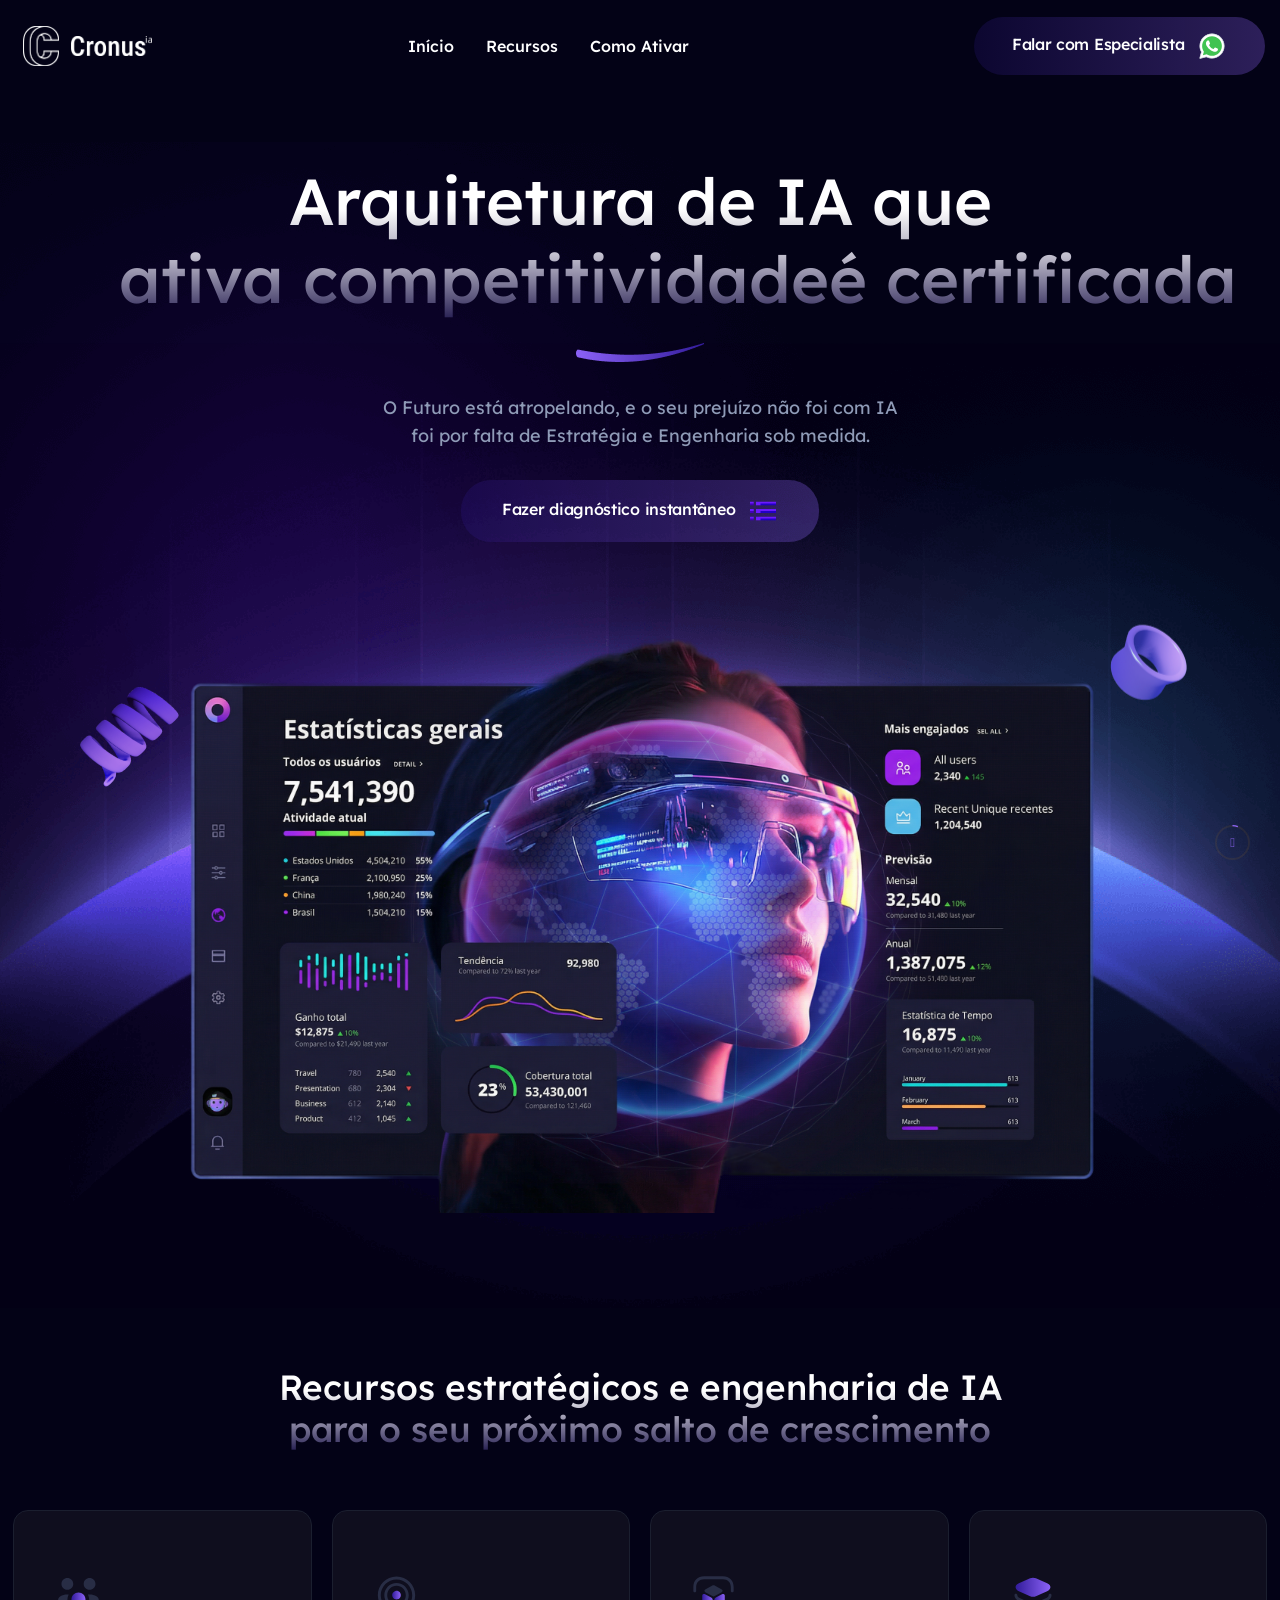
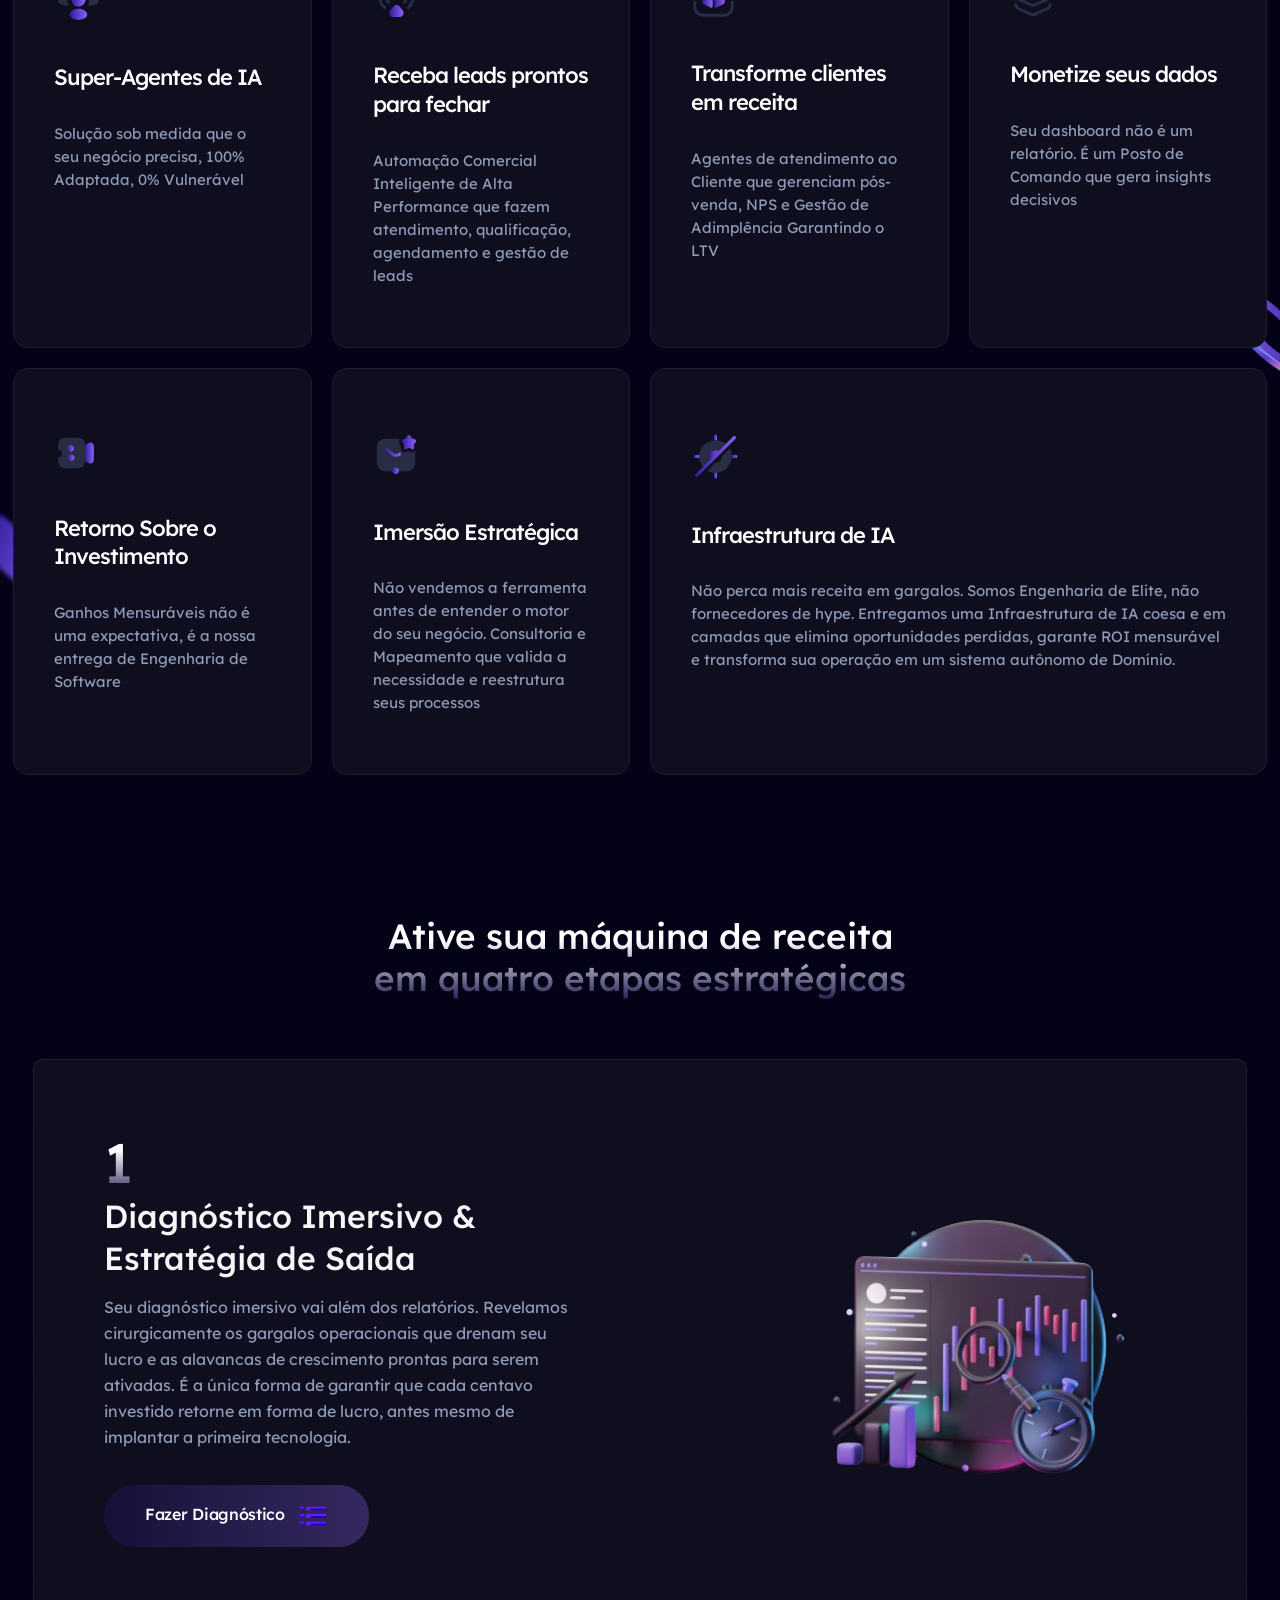
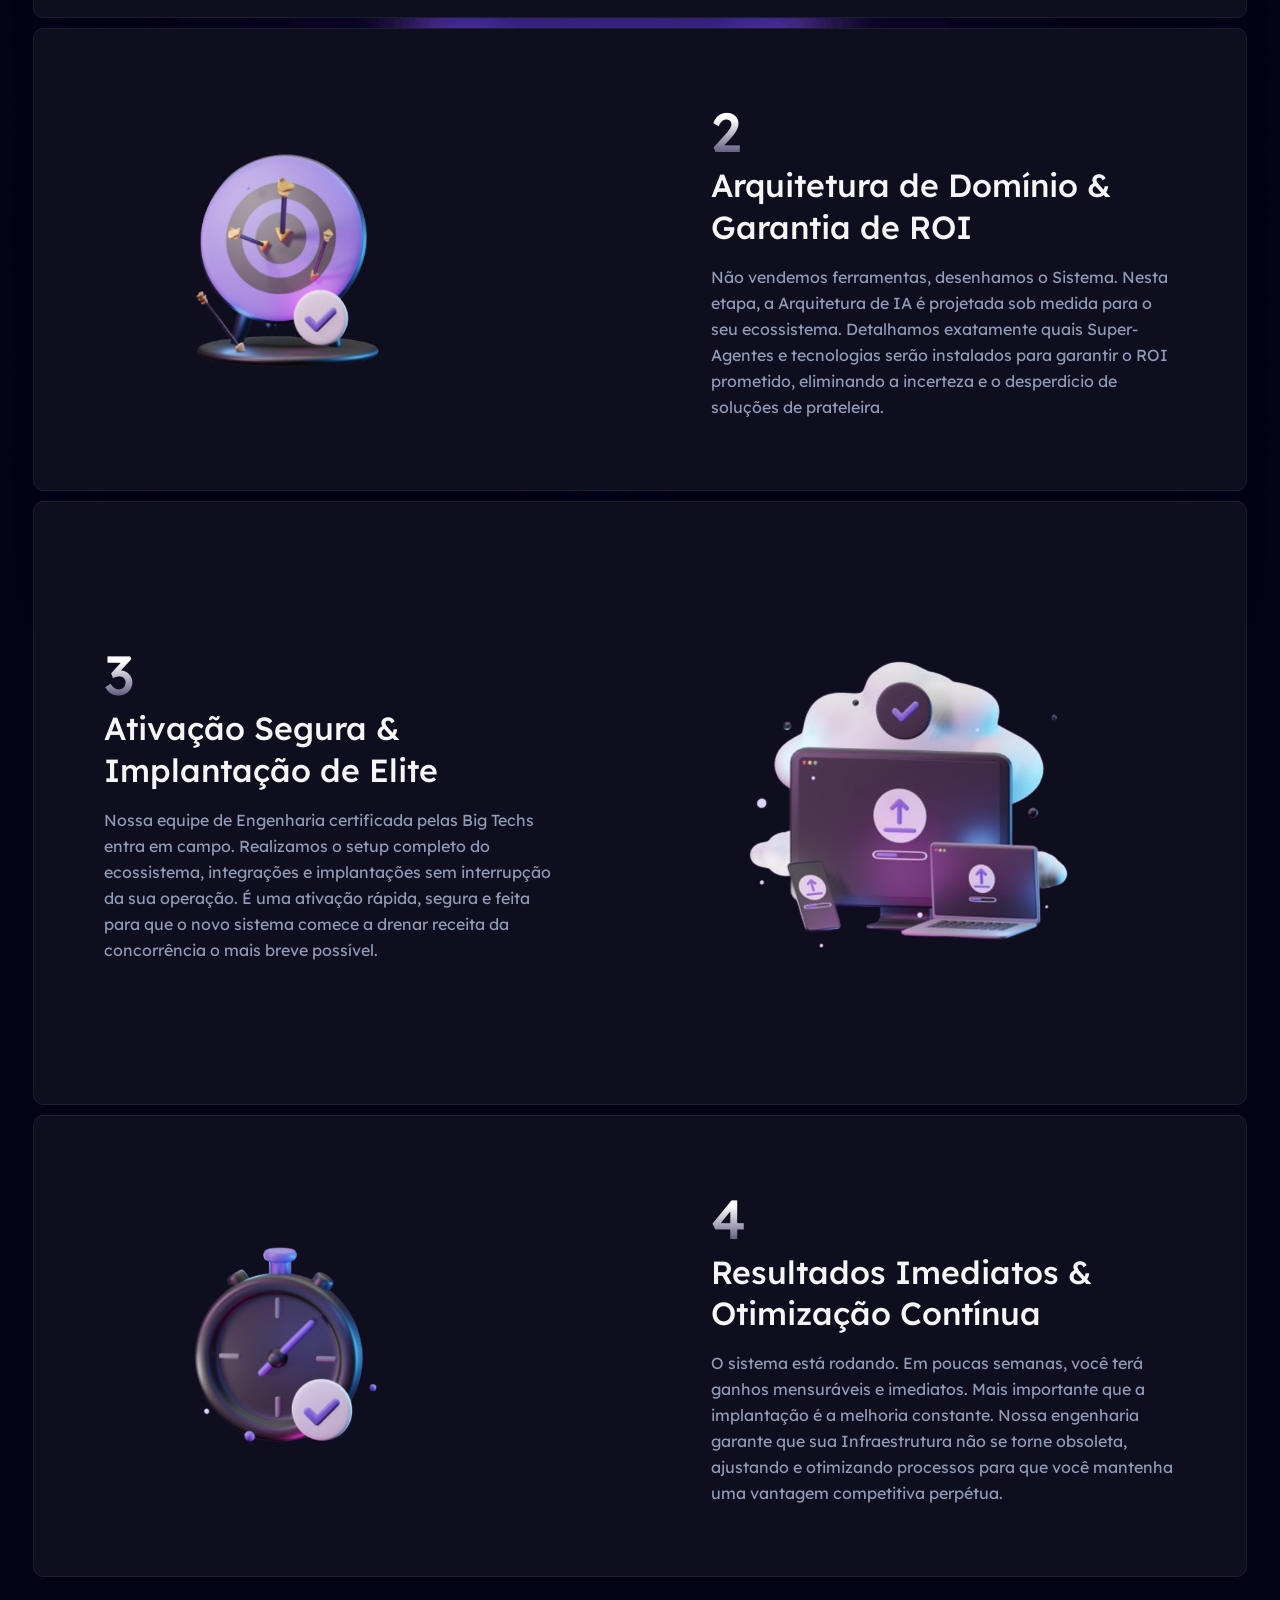
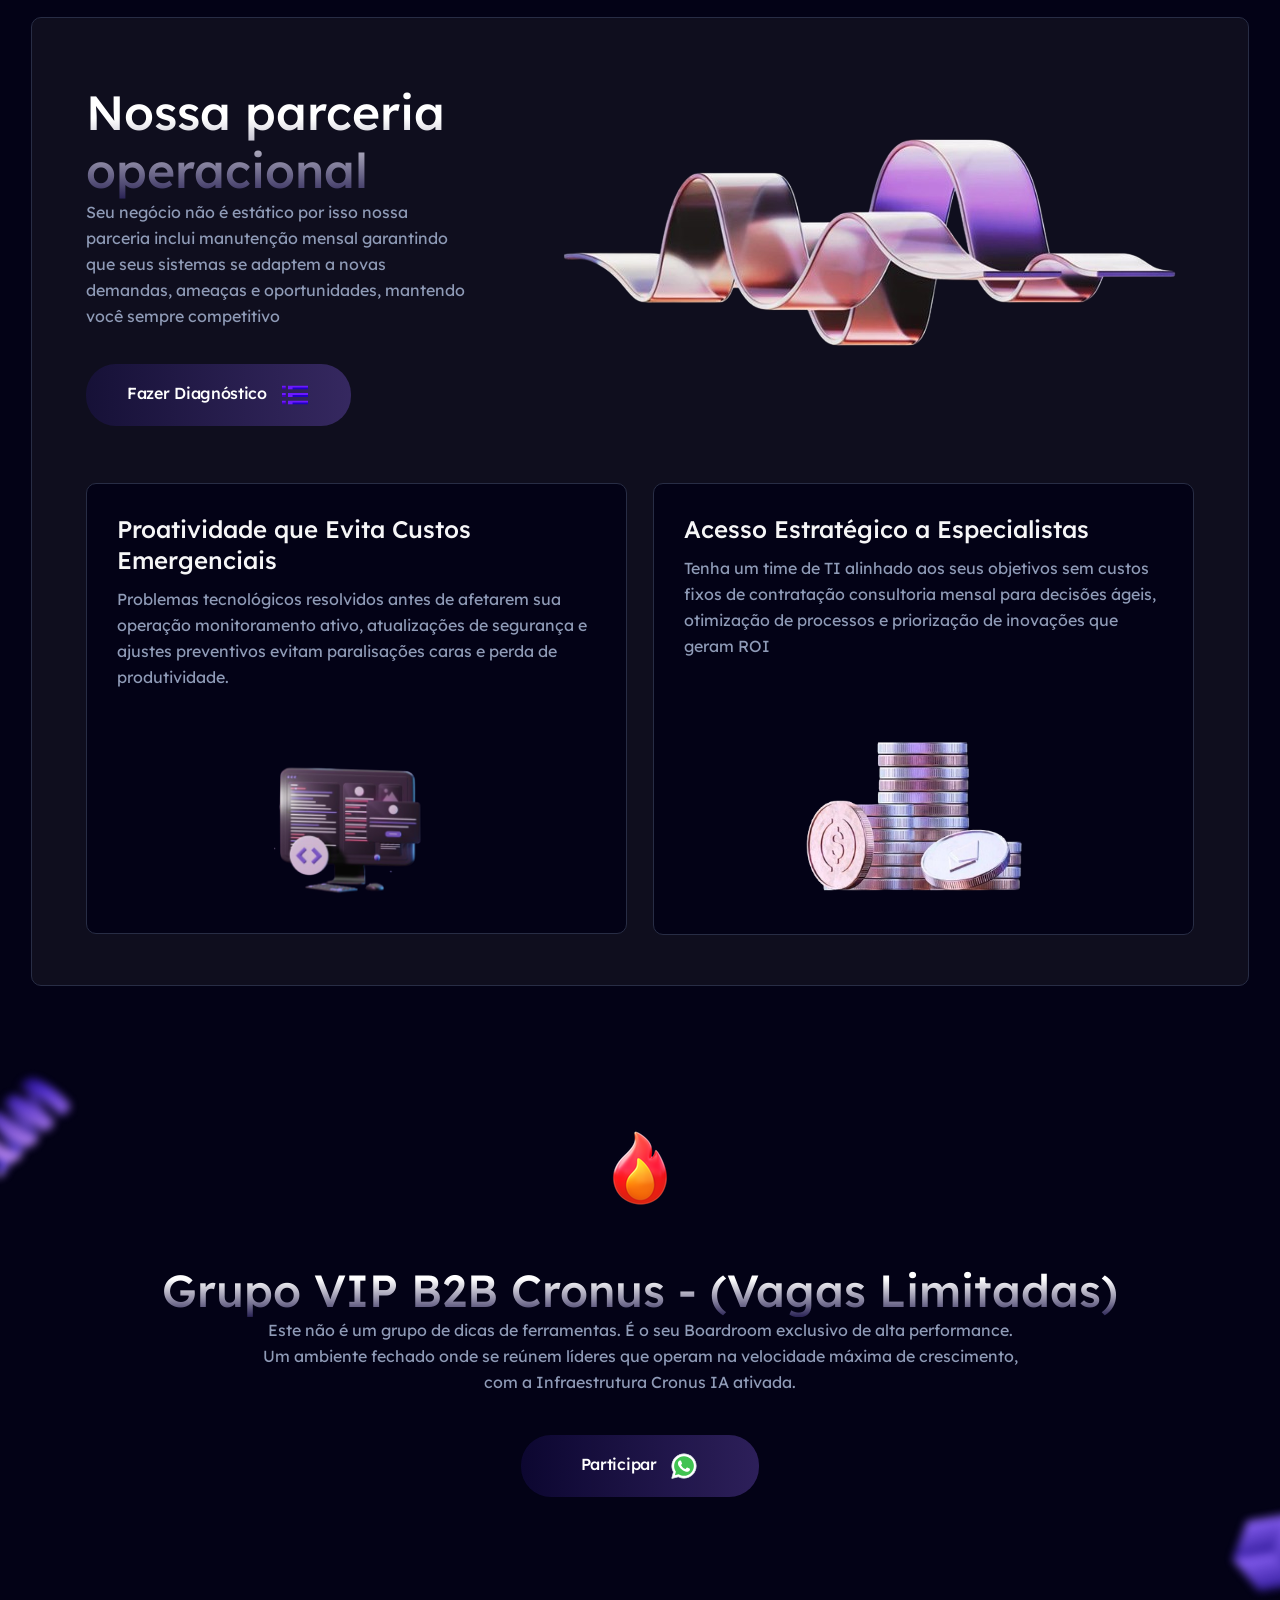
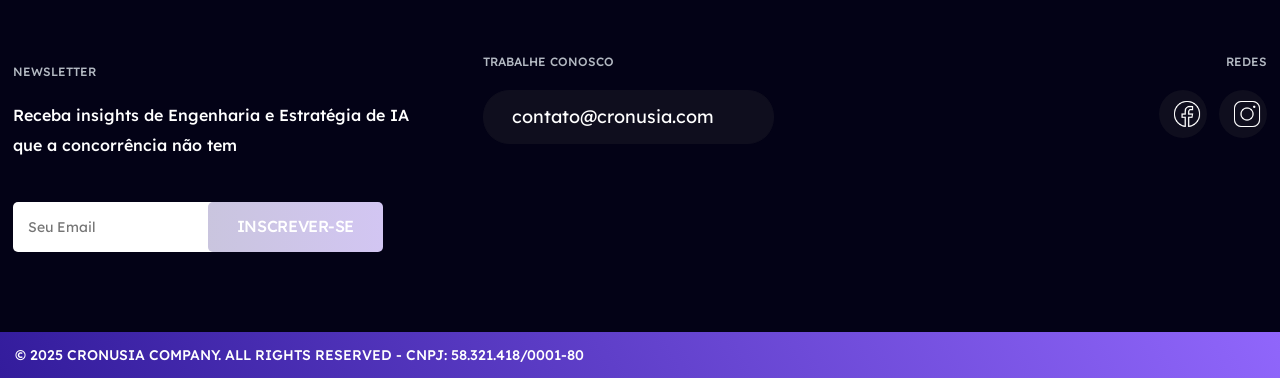
==== index.html @ e0f313c8 "Primeiro commit do site estático" ====
<!DOCTYPE html>
<html lang="pt-BR">
<head>
    <meta http-equiv="Content-Type" content="text/html; charset=UTF-8">

    <!--========= Required meta tags =========-->
    
    <meta http-equiv="x-ua-compatible" content="ie=edge">
    <meta name="description" content="">
    <meta name="viewport" content="width=device-width, initial-scale=1, shrink-to-fit=no">

    <title>Cronus Company</title>

    <link rel="icon" href="assets/favicon-white.png">

    <!-- css include -->
    <link rel="stylesheet" href="./bootstrap.min.css">
    <link rel="stylesheet" href="./fontawesome.css">
    <link rel="stylesheet" href="./animate.css">
    <link rel="stylesheet" href="./metisMenu.css">
    <link rel="stylesheet" href="./swiper.min.css">
    <link rel="stylesheet" href="./magnific-popup.css">
    <link rel="stylesheet" href="./main.css">
</head>

<body class="home-dark">

    <div id="xb-loadding" class="xb-loader style-2" style="display: none;"><div class="xb-dual-ring"></div></div>

    <div class="xb-cursor tx-js-cursor style-2 is-enabled" style="transform: translate(1014px, 392px);">
        <div class="xb-cursor-wrapper">
            <div class="xb-cursor--follower xb-js-follower"></div>
        </div>
    </div>

    <div class="progress-wrap style-2 active-progress">
        <svg class="progress-circle svg-content" width="100%" height="100%" viewBox="-1 -1 102 102">
            <path d="M50,1 a49,49 0 0,1 0,98 a49,49 0 0,1 0,-98" style="transition: stroke-dashoffset 10ms linear; stroke-dasharray: 307.919, 307.919; stroke-dashoffset: 292.009;"></path>
        </svg>
    </div>

    <div class="body_wrap">
        
        <!-- header start -->
        <header id="home" class="site-header header-style-two">
            <div class="header__main-wrap stricky original">
                <div class="container">
                    <div class="header__main ul_li_between">
                        <div class="header__logo">
                            <a href="#home">
                                <img src="./assets/favicon-white.png" alt="logo-cronus" style="height: 40px; width: auto; margin-left: 8px; vertical-align: middle">
                                <img src="./assets/logomarca-b-cronus.png" alt="logo-cronus" style="height: 20px; width: auto; margin-left: 8px; vertical-align: middle">
                            </a>
                        </div>
                        <div class="main-menu__wrap ul_li navbar navbar-expand-lg">
                            <nav class="main-menu collapse navbar-collapse">
                                <ul>
                                    <li class="menu-item-has-children active"><a href="#home">Início</a>
                                        <!-- <ul class="submenu">
                                            <li><a href="#"></a></li>
                                            <li class="active"><a href="#">Home CRM</a></li>
                                            <li><a href="#">Home Copy Writing</a></li>
                                        </ul> -->
                                    </li>
                                    <li><a class="scrollspy-btn" href="#feature">Recursos</a></li>
                                    <li><a class="scrollspy-btn" href="#process">Como Ativar</a></li>
                                    <!-- <li class="menu-item-has-children">
                                        <a href="https://html.xpressbuddy.com/helax/home-2.html#!">Blog</a>
                                        <ul class="submenu">
                                            <li><a href="https://html.xpressbuddy.com/helax/blog.html">Blog</a></li>
                                            <li><a href="https://html.xpressbuddy.com/helax/blog-single.html">Blog Details</a></li>
                                        </ul>
                                    </li> -->
                                    <!-- <li><a href="https://html.xpressbuddy.com/helax/contact.html">Get in touch</a></li> -->
                                </ul>
                            </nav>
                        </div>
                        <div class="d-lg-none">
                            <a class="header__bar hamburger_menu" href="javascript:void(0);">
                                <div class="header__bar-icon">
                                    <span></span>
                                    <span></span>
                                    <span></span>
                                </div>
                            </a>
                        </div>
                        <div class="header__button d-none d-lg-block">
                            <a class="thm-btn thm-btn--gradient style-2" 
                                       href="https://api.whatsapp.com/send?phone=5543996084644&text=Ol%C3%A1%2C%20vim%20do%20site%20e%20quero%20conhecer%20a%20infraestrutura%20de%20IA."
                                       target="_blank" 
                                       rel="noopener noreferrer">
                                        Falar com Especialista
                                        <img src="./assets/icons8-whatsapp.svg" 
                                             alt="WhatsApp Icon" 
                                             style="height: 30px; width: 30px; margin-left: 8px; vertical-align: middle">
                                    </a>
                        </div>
                    </div>
                </div>
            </div><div class="header__main-wrap stricky stricked-menu stricky-fixed blurTopMenu">
                <div class="container">
                    <div class="header__main ul_li_between">
                        <div class="header__logo">
                            <a href="#home">
                                <img src="./assets/favicon-white.png" alt="logo-cronus" style="height: 40px; width: auto; margin-left: 8px; vertical-align: middle">
                                <img src="./assets/logomarca-b-cronus.png" alt="logo-cronus" style="height: 20px; width: auto; margin-left: 8px; vertical-align: middle">
                            </a>
                        </div>
                        <div class="main-menu__wrap ul_li navbar navbar-expand-lg">
                            <nav class="main-menu collapse navbar-collapse">
                                <ul>
                                    <li class="menu-item-has-children active"><a href="#home">Início</a>
                                        <!-- <ul class="submenu">
                                            <li><a href="https://html.xpressbuddy.com/helax/index.html">Home Chatbot</a></li>
                                            <li class="active"><a href="https://html.xpressbuddy.com/helax/home-2.html">Home CRM</a></li>
                                            <li><a href="https://html.xpressbuddy.com/helax/home-3.html">Home Copy Writing</a></li>
                                        </ul> -->
                                    </li>
                                    <li><a class="scrollspy-btn" href="#feature">Recursos</a></li>
                                    <li><a class="scrollspy-btn" href="#process">Como Ativar</a></li>
                                    <!-- <li class="menu-item-has-children">
                                        <a href="https://html.xpressbuddy.com/helax/home-2.html#!">Blog</a>
                                        <ul class="submenu">
                                            <li><a href="https://html.xpressbuddy.com/helax/blog.html">Blog</a></li>
                                            <li><a href="https://html.xpressbuddy.com/helax/blog-single.html">Blog Details</a></li>
                                        </ul>
                                    </li>
                                    <li><a href="https://html.xpressbuddy.com/helax/contact.html">Get in touch</a></li> -->
                                </ul>
                            </nav>
                        </div>
                        <div class="d-lg-none">
                            <a class="header__bar hamburger_menu" href="javascript:void(0);">
                                <div class="header__bar-icon">
                                    <span></span>
                                    <span></span>
                                    <span></span>
                                </div>
                            </a>
                        </div>
                        <div class="header__button d-none d-lg-block">
                            <a class="thm-btn thm-btn--gradient style-2" 
                                       href="https://api.whatsapp.com/send?phone=5543996084644&text=Ol%C3%A1%2C%20vim%20do%20site%20e%20quero%20conhecer%20a%20infraestrutura%20de%20IA."
                                       target="_blank" 
                                       rel="noopener noreferrer">
                                        Falar com Especialista
                                        <img src="./assets/icons8-whatsapp.svg" 
                                             alt="WhatsApp Icon" 
                                             style="height: 30px; width: 30px; margin-left: 8px; vertical-align: middle">
                                    </a>
                        </div>
                    </div>
                </div>
            </div>
        </header>
        <!-- header end -->

        <!-- slide bar start mobile -->
		 <aside class="slide-bar">
            <div class="close-mobile-menu">
                <a class="tx-close" href="javascript:void(0);"></a>
            </div>

            <!-- sidebar-info start -->
            <div class="sidebar-info">
                <div class="sidebar-logo mb-30">
                    <a href="https://html.xpressbuddy.com/helax/index.html">
                        <img src="./logo.svg" alt="logo">
                    </a>
                </div>
                <div class="sidebar-content mb-40">
                    <p>Revolutionize Your Future: Harness the Power of Technology for Unparalleled Growth and Success!</p>
                </div>
                <ul class="sidebar-menu list-unstyled">
                    <li><a href="https://html.xpressbuddy.com/helax/home-2.html#!">About</a></li>
                    <li><a href="https://html.xpressbuddy.com/helax/home-2.html#!">Services</a></li>
                    <li><a href="https://html.xpressbuddy.com/helax/home-2.html#!">Projects</a></li>
                    <li><a href="https://html.xpressbuddy.com/helax/home-2.html#!">Blog</a></li>
                    <li><a href="https://html.xpressbuddy.com/helax/home-2.html#!">Contact</a></li>
                </ul>
                <div class="ul_li mt-60">
                    <div class="ct-content-wrap d-flex">
                        <div class="ct-title col-auto">Call us:</div>
                        <div class="ct-content-wrap col">
                            <div class="ct-item-wrap row">
                                <div class="ct-item col-auto "> 
                                    <span class="item-content"><a href="tel:02456787535" class="tel">024 5678 7535</a></span>
                                </div>
                                <div class="ct-item col-auto "> <span class="item-content"><a href="mailto:support@gmail.com">support@gmail.com</a></span>
                                </div>
                            </div>
                        </div>
                    </div>
                </div>
                
                <div class="sidebar-socials-wrap mt-30"> <a class="social-item" href="https://facebook.com/" target="_blank">Facebook</a><a class="social-item" href="https://www.behance.net/" target="_blank">Behance</a><a class="social-item" href="https://html.xpressbuddy.com/helax/home-2.html#" target="_blank">Telegram</a><a class="social-item" href="https://dribbble.com/" target="_blank">Dribbble</a></div>
            </div>
            <!-- sidebar-info end -->

            <!-- side-mobile-menu start -->
            <nav class="side-mobile-menu">
                <div class="header-mobile-search">
                    <form role="search" method="get" action="https://html.xpressbuddy.com/helax/home-2.html#"> 
                        <input type="text" placeholder="Search Keywords"> 
                        <button type="submit"><i class="ti-search"></i></button>
                    </form>
                </div>
                <ul id="mobile-menu-active" class="metismenu">
                    <li class="dropdown"><a href="https://html.xpressbuddy.com/helax/index.html">Home</a>
                        <ul class="sub-menu mm-collapse">
                            <li><a href="https://html.xpressbuddy.com/helax/index.html">Home Chatbot</a></li>
                            <li class="active"><a href="https://html.xpressbuddy.com/helax/home-2.html">Home CRM</a></li>
                            <li><a href="https://html.xpressbuddy.com/helax/home-3.html">Home Copy Writing</a></li>
                        </ul>
                    </li>
                    <li><a class="scrollspy-btn" href="https://html.xpressbuddy.com/helax/home-2.html#feature">Feature</a></li>
                    <li><a class="scrollspy-btn" href="https://html.xpressbuddy.com/helax/home-2.html#process">How it works</a></li>
                    <li class="dropdown">
                        <a href="https://html.xpressbuddy.com/helax/home-2.html#!">Blog</a>
                        <ul class="sub-menu mm-collapse">
                            <li><a href="https://html.xpressbuddy.com/helax/blog.html">Blog</a></li>
                            <li><a href="https://html.xpressbuddy.com/helax/blog-single.html">Blog Details</a></li>
                        </ul>
                    </li>
                    <li><a href="https://html.xpressbuddy.com/helax/contact.html">Get in touch</a></li>
                </ul>
                
            </nav>
            <!-- side-mobile-menu end -->
        </aside>
        <div class="body-overlay"></div>
        <!-- slide bar end -->

       <main>
            <!-- hero start -->
            <section class="hero hero-style-two pos-rel pb-55">
                <div class="hero-bg wow fadeInUp" data-wow-delay="500ms" data-wow-duration=".5s" data-background="assets/hero_bg.png" style="background-image: url(&quot;assets/hero_bg.png&quot;); visibility: visible; animation-duration: 0.5s; animation-delay: 500ms; animation-name: fadeInUp;"></div>
                <div class="container">
                    <div class="row align-items-center justify-content-center">
                        <div class="col-lg-10">
                            <div class="hero__content style-3 text-center">
                               <h1 class="title wow fadeInUp" data-wow-delay="0ms" data-wow-duration=".5s" style="visibility: visible; animation-duration: 0.5s; animation-delay: 0ms; animation-name: fadeInUp;">Arquitetura de IA que
                                    <span class="xb-title--typewriter">
                                    <span class="xb-item--text">entrega estratégia</span>
                                    <span class="xb-item--text is-active">ativa competitividade</span>
                                    <span class="xb-item--text">gera ROI real</span>
                                    <span class="xb-item--text is-active">é certificada</span>
                                    <span class="xb-item--text">monetiza dados</span>
                                    </span>
                                </h1>
                               <div class="shape mb-30 wow fadeInUp" data-wow-delay="100ms" data-wow-duration=".5s" style="visibility: visible; animation-duration: 0.5s; animation-delay: 100ms; animation-name: fadeInUp;">
                                    <img src="./h_line_shape.png" alt="">
                               </div>
                                <p class="mb-30 wow fadeInUp" data-wow-delay="200ms" data-wow-duration=".5s" style="visibility: visible; animation-duration: 0.5s; animation-delay: 200ms; animation-name: fadeInUp;">O Futuro está atropelando, e o seu prejuízo não foi com IA <br> foi por falta de Estratégia e Engenharia sob medida.</p>
                                <div class="btns wow fadeInUp" data-wow-delay="300ms" data-wow-duration=".5s" style="visibility: visible; animation-duration: 0.5s; animation-delay: 300ms; animation-name: fadeInUp;">
                                    <a class="thm-btn thm-btn--gradient style-2" 
                                       href="https://api.whatsapp.com/send?phone=5543996084644&text=Ol%C3%A1%2C%20vim%20do%20site%20e%20quero%20conhecer%20a%20infraestrutura%20de%20IA."
                                       target="_blank" 
                                       rel="noopener noreferrer">
                                        Fazer diagnóstico instantâneo
                                        <img src="./assets/icons8-lista-96.png" 
                                             alt="WhatsApp Icon" 
                                             style="height: 30px; width: 30px; margin-left: 8px; vertical-align: middle">
                                    </a>
                                </div>
                                <div class="hero-image mt-90 wow fadeInUp" data-wow-delay="400ms" data-wow-duration=".5s" style="visibility: visible; animation-duration: 0.5s; animation-delay: 400ms; animation-name: fadeInUp;">
                                    <img src="./assets/hero-new-3.png" alt="">
                                </div>
                            </div>
                        </div>
                    </div>
                </div>
                <div class="crm-hero__shape">
                    <div class="shape shape--1" data-parallax="{&quot;y&quot; : 80}" style="transform:translate3d(0px, 33.899px, 0px) rotateX(0deg) rotateY(0deg) rotateZ(0deg) scaleX(1) scaleY(1) scaleZ(1); -webkit-transform:translate3d(0px, 33.899px, 0px) rotateX(0deg) rotateY(0deg) rotateZ(0deg) scaleX(1) scaleY(1) scaleZ(1); ">
                        <img class="wow fadeInLeft" src="h_shape6.png" alt="" style="visibility: visible; animation-name: fadeInLeft;">
                    </div>
                    <div class="shape shape--2">
                        <img src="h_shape7.png" alt="">
                    </div>
                    <div class="shape shape--3" data-parallax="{&quot;y&quot; : 70}" style="transform:translate3d(0px, 29.662px, 0px) rotateX(0deg) rotateY(0deg) rotateZ(0deg) scaleX(1) scaleY(1) scaleZ(1); -webkit-transform:translate3d(0px, 29.662px, 0px) rotateX(0deg) rotateY(0deg) rotateZ(0deg) scaleX(1) scaleY(1) scaleZ(1); ">
                        <img class="wow fadeInRight" src="h_shape8.png" alt="" style="visibility: visible; animation-name: fadeInRight;">
                    </div>
                    <div class="shape shape--4">
                        <img src="h_shape9.png" alt="">
                    </div>
                </div>
            </section>
            <!-- hero start -->

            <!-- feature start -->
            <section id="feature" class="crm-feature pos-rel pt-70 pb-140">
                <div class="container">
                    <div class="crm-title text-center mb-60">
                        <h2 class="crm-title__heading" style="font-size: 35px">Recursos estratégicos e engenharia de IA <br> para o seu próximo salto de crescimento</h2>
                    </div>
                    <!-- <div class="crm-feature__title text-center mb-60">
                        Infraestrutura de recursos de IA para o seu próximo salto de crescimento
                    </div> -->
                    <div class="row justify-content-center mt-none-20">
                        <div class="col-lg-3 col-md-6 mt-20">
                            <div class="crm-feature__item">
                                <div class="icon mb-40">
                                    <img src="ft_01.svg" alt="">
                                </div>
                                <h3>Super-Agentes de IA</h3>
                                <p>Solução sob medida que o seu negócio precisa, 100% Adaptada, 0% Vulnerável</p>
                            </div>
                        </div>
                        <div class="col-lg-3 col-md-6 mt-20">
                            <div class="crm-feature__item">
                                <div class="icon mb-40">
                                    <img src="ft_02.svg" alt="">
                                </div>
                                <h3>Receba leads prontos para fechar</h3>
                                <p>Automação Comercial Inteligente de Alta Performance que fazem atendimento, qualificação, agendamento e gestão de leads</p>
                            </div>
                        </div>
                        <div class="col-lg-3 col-md-6 mt-20">
                            <div class="crm-feature__item">
                                <div class="icon mb-40">
                                    <img src="ft_03.svg" alt="">
                                </div>
                                <h3>Transforme clientes em receita</h3>
                                <p>Agentes de atendimento ao Cliente que gerenciam pós-venda, NPS e Gestão de Adimplência Garantindo o LTV</p>
                            </div>
                        </div>
                        <div class="col-lg-3 col-md-6 mt-20">
                            <div class="crm-feature__item">
                                <div class="icon mb-40">
                                    <img src="ft_04.svg" alt="">
                                </div>
                                <h3>Monetize seus dados</h3>
                                <p>Seu dashboard não é um relatório. É um Posto de Comando que gera insights decisivos</p>
                            </div>
                        </div>
                        <div class="col-lg-3 col-md-6 mt-20">
                            <div class="crm-feature__item">
                                <div class="icon mb-40">
                                    <img src="ft_05.svg" alt="">
                                </div>
                                <h3>Retorno Sobre o Investimento</h3>
                                <p>Ganhos Mensuráveis não é uma expectativa, é a nossa entrega de Engenharia de Software</p>
                            </div>
                        </div>
                        <div class="col-lg-3 col-md-6 mt-20">
                            <div class="crm-feature__item">
                                <div class="icon mb-40">
                                    <img src="ft_06.svg" alt="">
                                </div>
                                <h3>Imersão Estratégica</h3>
                                <p>Não vendemos a ferramenta antes de entender o motor do seu negócio. Consultoria e Mapeamento que valida a necessidade e reestrutura seus processos</p>
                            </div>
                        </div>
                        <div class="col-lg-6 col-md-12 mt-20">
                            <div class="crm-feature__item">
                                <div class="icon mb-40">
                                    <img src="ft_07.svg" alt="">
                                </div>
                                <h3>Infraestrutura de IA</h3>
                                <p>Não perca mais receita em gargalos. Somos Engenharia de Elite, não fornecedores de hype. Entregamos uma Infraestrutura de IA coesa e em camadas que elimina oportunidades perdidas, garante ROI mensurável e transforma sua operação em um sistema autônomo de Domínio.</p>
                                <!-- <div class="ft_icon">
                                    <img src="./CronusIA_Company_files/ft_icon.png" alt="">
                                </div> -->
                            </div>
                        </div>
                    </div>
                </div>
                <div class="crm-feature__shape">
                    <div class="shape shape--1" data-parallax="{&quot;y&quot; : 70}" style="transform:translate3d(0px, 0.029px, 0px) rotateX(0deg) rotateY(0deg) rotateZ(0deg) scaleX(1) scaleY(1) scaleZ(1); -webkit-transform:translate3d(0px, 0.029px, 0px) rotateX(0deg) rotateY(0deg) rotateZ(0deg) scaleX(1) scaleY(1) scaleZ(1); ">
                        <img src="ft_shape1.png" alt="">
                    </div>
                    <div class="shape shape--2" data-parallax="{&quot;y&quot; : 80}" style="transform:translate3d(0px, 0.029px, 0px) rotateX(0deg) rotateY(0deg) rotateZ(0deg) scaleX(1) scaleY(1) scaleZ(1); -webkit-transform:translate3d(0px, 0.029px, 0px) rotateX(0deg) rotateY(0deg) rotateZ(0deg) scaleX(1) scaleY(1) scaleZ(1); ">
                        <img src="ft_shape2.png" alt="">
                    </div>
                </div>
            </section>
            <!-- feature end -->

            <!-- process start -->
            <section id="process" class="process pos-rel pb-50" data-background="fot_shape2.png" style="background-image: url(&quot;assets/img/shape/fot_shape2.png&quot;);">
                <div class="process__shape">
                    <div class="shape shape--1" data-parallax="{&quot;x&quot; : 70}" style="transform:translate3d(0.029px, 0px, 0px) rotateX(0deg) rotateY(0deg) rotateZ(0deg) scaleX(1) scaleY(1) scaleZ(1); -webkit-transform:translate3d(0.029px, 0px, 0px) rotateX(0deg) rotateY(0deg) rotateZ(0deg) scaleX(1) scaleY(1) scaleZ(1); ">
                        <img src="pr_shape1.png" alt="">
                    </div>
                    <div class="shape shape--2">
                        <img src="pr_shape2.png" alt="">
                    </div>
                    <div class="shape shape--3" data-parallax="{&quot;y&quot; : 80}" style="transform:translate3d(0px, 0.029px, 0px) rotateX(0deg) rotateY(0deg) rotateZ(0deg) scaleX(1) scaleY(1) scaleZ(1); -webkit-transform:translate3d(0px, 0.029px, 0px) rotateX(0deg) rotateY(0deg) rotateZ(0deg) scaleX(1) scaleY(1) scaleZ(1); ">
                        <img src="pr_shape3.png" alt="">
                    </div>
                </div>
                <div class="container">
                    <div class="crm-title text-center mb-60">
                        <h2 class="crm-title__heading" style="font-size: 35px">Ative sua máquina de receita <br>em quatro etapas estratégicas</h2>
                    </div>
                    <div class="process__wrap ul_li_between" style="margin-top: 10px">
                        <div class="process__title mt-30">
                            <h2 class="crm-title__heading">1</h2> <h3 class="title">Diagnóstico Imersivo & <br> Estratégia de Saída</h3>
                            <p>Seu diagnóstico imersivo vai além dos relatórios. 
                                Revelamos cirurgicamente os gargalos operacionais 
                                que drenam seu lucro e as alavancas de crescimento 
                                prontas para serem ativadas. É a única forma de 
                                garantir que cada centavo investido retorne em forma 
                                de lucro, antes mesmo de implantar a primeira tecnologia.</p>
                            <div class="mt-35">
                                <a class="thm-btn thm-btn--gradient style-2" 
                                   href="https://api.whatsapp.com/send?phone=5543996084644&text=Ol%C3%A1%2C%20vim%20do%20site%20e%20quero%20conhecer%20a%20infraestrutura%20de%20IA."
                                   target="_blank" 
                                   rel="noopener noreferrer">
                                    Fazer Diagnóstico 
                                    <img src="./assets/icons8-lista-96.png" 
                                         alt="WhatsApp Icon" 
                                         style="height: 30px; width: 30px; margin-left: 8px; vertical-align: middle">
                                </a>
                            </div>
                        </div>
                        <div class="process__ss mt-30">
                            <img src="./assets/img_01.png" alt="">
                        </div>
                    </div>
                    <div class="process__wrap ul_li_between" style="margin-top: 10px">
                        <div class="process__ss mt-30">
                            <img src="./assets/img_02.png" style="width: 350px; height: auto;" alt="">
                        </div>
                        <div class="process__title mt-30">
                            <h2 class="crm-title__heading">2</h2> <h3 class="title">Arquitetura de Domínio & <br> Garantia de ROI</h3>
                            <p>Não vendemos ferramentas, desenhamos o Sistema. Nesta 
                                etapa, a Arquitetura de IA é projetada sob medida para 
                                o seu ecossistema. Detalhamos exatamente quais Super-Agentes 
                                e tecnologias serão instalados para garantir o ROI 
                                prometido, eliminando a incerteza e o desperdício 
                                de soluções de prateleira.</p>
                        </div>
                    </div>
                    <div class="process__wrap ul_li_between" style="margin-top: 10px">
                        <div class="process__title mt-30">
                            <h2 class="crm-title__heading">3</h2> <h3 class="title">Ativação Segura & <br> Implantação de Elite</h3>
                            <p>Nossa equipe de Engenharia certificada pelas Big Techs 
                                entra em campo. Realizamos o setup completo do 
                                ecossistema, integrações e implantações sem interrupção 
                                da sua operação. É uma ativação rápida, segura e 
                                feita para que o novo sistema comece a drenar 
                                receita da concorrência o mais breve possível.</p>
                        </div>
                        <div class="process__ss mt-30">
                            <img src="./assets/img_03.png" alt="">
                        </div>
                    </div>
                    <div class="process__wrap ul_li_between" style="margin-top: 10px">
                        <div class="process__ss mt-30">
                            <img src="./assets/img_04.png" style="width: 350px; height: auto;" alt="">
                        </div>
                        <div class="process__title mt-30">
                            <h2 class="crm-title__heading">4</h2> <h3 class="title">Resultados Imediatos & <br> Otimização Contínua</h3>
                            <p>O sistema está rodando. Em poucas semanas, você terá ganhos 
                                mensuráveis e imediatos. Mais importante que a implantação 
                                é a melhoria constante. Nossa engenharia garante que sua 
                                Infraestrutura não se torne obsoleta, ajustando e otimizando 
                                processos para que você mantenha uma vantagem competitiva 
                                perpétua.</p>
                        </div>
                    </div>
                    <div class="row pt-40 pt-xs-90">
                        <div class="col-12">
                            <div class="process__area">
                                <div class="process__top ul_li_between mt-none-30">
                                    <div class="crm-title mt-30">
                                        <h2 class="crm-title__heading">Nossa parceria operacional</h2>
                                        <p> Seu negócio não é estático por isso nossa parceria inclui manutenção mensal garantindo que 
                                            seus sistemas se adaptem a novas demandas, ameaças e oportunidades, 
                                            mantendo você sempre competitivo</p>
                                        <div class="mt-35">
                                            <a class="thm-btn thm-btn--gradient style-2" 
                                                href="https://api.whatsapp.com/send?phone=5543996084644&text=Ol%C3%A1%2C%20vim%20do%20site%20e%20quero%20conhecer%20a%20infraestrutura%20de%20IA."
                                                target="_blank" 
                                                rel="noopener noreferrer">
                                                    Fazer Diagnóstico 
                                                    <img src="./assets/icons8-lista-96.png" 
                                                        alt="WhatsApp Icon" 
                                                        style="height: 30px; width: 30px; margin-left: 8px; vertical-align: middle">
                                            </a>
                                        </div>
                                    </div>
                                    <div class="image mt-30">
                                        <img src="./assets/img_05.png" alt="">
                                    </div>
                                </div>
                                <div class="row g-26 mt-10">
                                    <div class="col-lg-6 mt-30">
                                        <div class="process__app-item style-3">
                                            <div class="process__title process__title--lg mb-30">
                                                <h3 class="title">Proatividade que Evita Custos Emergenciais</h3>
                                                <p>Problemas tecnológicos resolvidos antes de 
                                                    afetarem sua operação monitoramento ativo,
                                                     atualizações de segurança e ajustes preventivos 
                                                     evitam paralisações caras e perda de produtividade.</p>
                                            </div>
                                            <div class="text-center">
                                                <img src="./assets/img_06.png" style="width: 275px; height: auto;" alt="">
                                            </div>
                                        </div>
                                    </div>
                                    <div class="col-lg-6 mt-30">
                                        <div class="process__app-item style-3">
                                            <div class="process__title process__title--lg mb-30">
                                                <h3 class="title">Acesso Estratégico a Especialistas</h3>
                                                <p>Tenha um time de TI alinhado aos seus objetivos sem 
                                                    custos fixos de contratação consultoria mensal para 
                                                    decisões ágeis, otimização de processos e priorização 
                                                    de inovações que geram ROI</p>
                                            </div>
                                            <div class="text-center">
                                                <img src="./assets/img_07.png" style="width: 350px; height: auto;" alt="">
                                            </div>
                                        </div>
                                    </div>
                                </div>
                            </div>
                        </div>
                    </div>
                </div>
            </section>
            <!-- process end -->

            <!-- testimonial start -->
            <!-- <section class="crm-testimonial pos-rel pb-80">
                <div class="container">
                    <div class="crm-title text-center mb-60">
                        <h2 class="crm-title__heading">O que nossos clientes <br> estão falando</h2>
                    </div>
                </div>
                <div class="crm-testimonial__slide swiper-container swiper-container-initialized swiper-container-horizontal swiper-container-pointer-events">
                    <div class="swiper-wrapper" id="swiper-wrapper-c78b40cfed2fcdaa" aria-live="off" style="transition-duration: 0ms; transform: translate3d(-3491px, 0px, 0px);"><div class="crm-testimonial__item swiper-slide swiper-slide-duplicate swiper-slide-duplicate-prev" data-swiper-slide-index="0" role="group" aria-label="1 / 12" style="width: 736px; margin-right: 40px;">
                            <div class="rating mb-40">
                                <img src="./rating.png" alt="">
                            </div>
                            <p>Since implementing ABC CRM service in our organization, we have experienced a remarkable transformation in our customer management practices. The platform's intuitive interface and powerful automation tools have revolutionized the way we interact</p>
                            <div class="crm-testimonial__author ul_li_center text-start mt-45">
                                <div class="avatar">
                                    <img src="tm_avatar1.jpg" alt="">
                                </div>
                                <div class="content">
                                    <h4>Florida Campain</h4>
                                    <span>Web Developer</span>
                                </div>
                            </div>
                            <div class="quote">
                                <img src="quote-2.png" alt="">
                            </div>
                        </div><div class="crm-testimonial__item swiper-slide swiper-slide-duplicate swiper-slide-duplicate-active" data-swiper-slide-index="1" role="group" aria-label="2 / 12" style="width: 736px; margin-right: 40px;">
                            <div class="rating mb-40">
                                <img src="rating.png" alt="">
                            </div>
                            <p>I have been using XYZ CRM service for over a year now, and I am extremely satisfied with the results. The platform is user-friendly, making it easy for me and my team to manage our customer relationships efficiently way of this ways. </p>
                            <div class="crm-testimonial__author ul_li_center text-start mt-45">
                                <div class="avatar">
                                    <img src="tm_avatar2.jpg" alt="">
                                </div>
                                <div class="content">
                                    <h4>Florida Campain</h4>
                                    <span>Web Developer</span>
                                </div>
                            </div>
                            <div class="quote">
                                <img src="quote-2.png" alt="">
                            </div>
                        </div><div class="crm-testimonial__item swiper-slide swiper-slide-duplicate swiper-slide-duplicate-next" data-swiper-slide-index="2" role="group" aria-label="3 / 12" style="width: 736px; margin-right: 40px;">
                            <div class="rating mb-40">
                                <img src="rating.png" alt="">
                            </div>
                            <p>I cannot imagine running my business without PQR CRM service. It has become an indispensable tool in managing our customer relationships. The ability to centralize all customer data and communication in one place has saved us countless.</p>
                            <div class="crm-testimonial__author ul_li_center text-start mt-45">
                                <div class="avatar">
                                    <img src="tm_avatar3.jpg" alt="">
                                </div>
                                <div class="content">
                                    <h4>Florida Campain</h4>
                                    <span>Web Developer</span>
                                </div>
                            </div>
                            <div class="quote">
                                <img src="quote-2.png" alt="">
                            </div>
                        </div><div class="crm-testimonial__item swiper-slide swiper-slide-duplicate" data-swiper-slide-index="3" role="group" aria-label="4 / 12" style="width: 736px; margin-right: 40px;">
                            <div class="rating mb-40">
                                <img src="rating.png" alt="">
                            </div>
                            <p>I have been using XYZ CRM service for over a year now, and I am extremely satisfied with the results. The platform is user-friendly, making it easy for me and my team to manage our customer relationships efficiently way of this ways. </p>
                            <div class="crm-testimonial__author ul_li_center text-start mt-45">
                                <div class="avatar">
                                    <img src="tm_avatar1.jpg" alt="">
                                </div>
                                <div class="content">
                                    <h4>Florida Campain</h4>
                                    <span>Web Developer</span>
                                </div>
                            </div>
                            <div class="quote">
                                <img src="quote-2.png" alt="">
                            </div>
                        </div>
                        <div class="crm-testimonial__item swiper-slide swiper-slide-prev" data-swiper-slide-index="0" role="group" aria-label="5 / 12" style="width: 736px; margin-right: 40px;">
                            <div class="rating mb-40">
                                <img src="rating.png" alt="">
                            </div>
                            <p>Since implementing ABC CRM service in our organization, we have experienced a remarkable transformation in our customer management practices. The platform's intuitive interface and powerful automation tools have revolutionized the way we interact</p>
                            <div class="crm-testimonial__author ul_li_center text-start mt-45">
                                <div class="avatar">
                                    <img src="tm_avatar1.jpg" alt="">
                                </div>
                                <div class="content">
                                    <h4>Florida Campain</h4>
                                    <span>Web Developer</span>
                                </div>
                            </div>
                            <div class="quote">
                                <img src="quote-2.png" alt="">
                            </div>
                        </div>
                        <div class="crm-testimonial__item swiper-slide swiper-slide-active" data-swiper-slide-index="1" role="group" aria-label="6 / 12" style="width: 736px; margin-right: 40px;">
                            <div class="rating mb-40">
                                <img src="rating.png" alt="">
                            </div>
                            <p>I have been using XYZ CRM service for over a year now, and I am extremely satisfied with the results. The platform is user-friendly, making it easy for me and my team to manage our customer relationships efficiently way of this ways. </p>
                            <div class="crm-testimonial__author ul_li_center text-start mt-45">
                                <div class="avatar">
                                    <img src="tm_avatar2.jpg" alt="">
                                </div>
                                <div class="content">
                                    <h4>Florida Campain</h4>
                                    <span>Web Developer</span>
                                </div>
                            </div>
                            <div class="quote">
                                <img src="quote-2.png" alt="">
                            </div>
                        </div>
                        <div class="crm-testimonial__item swiper-slide swiper-slide-next" data-swiper-slide-index="2" role="group" aria-label="7 / 12" style="width: 736px; margin-right: 40px;">
                            <div class="rating mb-40">
                                <img src="rating.png" alt="">
                            </div>
                            <p>I cannot imagine running my business without PQR CRM service. It has become an indispensable tool in managing our customer relationships. The ability to centralize all customer data and communication in one place has saved us countless.</p>
                            <div class="crm-testimonial__author ul_li_center text-start mt-45">
                                <div class="avatar">
                                    <img src="tm_avatar3.jpg" alt="">
                                </div>
                                <div class="content">
                                    <h4>Florida Campain</h4>
                                    <span>Web Developer</span>
                                </div>
                            </div>
                            <div class="quote">
                                <img src="quote-2.png" alt="">
                            </div>
                        </div>
                        <div class="crm-testimonial__item swiper-slide" data-swiper-slide-index="3" role="group" aria-label="8 / 12" style="width: 736px; margin-right: 40px;">
                            <div class="rating mb-40">
                                <img src="rating.png" alt="">
                            </div>
                            <p>I have been using XYZ CRM service for over a year now, and I am extremely satisfied with the results. The platform is user-friendly, making it easy for me and my team to manage our customer relationships efficiently way of this ways. </p>
                            <div class="crm-testimonial__author ul_li_center text-start mt-45">
                                <div class="avatar">
                                    <img src="tm_avatar1.jpg" alt="">
                                </div>
                                <div class="content">
                                    <h4>Florida Campain</h4>
                                    <span>Web Developer</span>
                                </div>
                            </div>
                            <div class="quote">
                                <img src="quote-2.png" alt="">
                            </div>
                        </div>
                    <div class="crm-testimonial__item swiper-slide swiper-slide-duplicate swiper-slide-duplicate-prev" data-swiper-slide-index="0" role="group" aria-label="9 / 12" style="width: 736px; margin-right: 40px;">
                            <div class="rating mb-40">
                                <img src="rating.png" alt="">
                            </div>
                            <p>Since implementing ABC CRM service in our organization, we have experienced a remarkable transformation in our customer management practices. The platform's intuitive interface and powerful automation tools have revolutionized the way we interact</p>
                            <div class="crm-testimonial__author ul_li_center text-start mt-45">
                                <div class="avatar">
                                    <img src="tm_avatar1.jpg" alt="">
                                </div>
                                <div class="content">
                                    <h4>Florida Campain</h4>
                                    <span>Web Developer</span>
                                </div>
                            </div>
                            <div class="quote">
                                <img src="quote-2.png" alt="">
                            </div>
                        </div><div class="crm-testimonial__item swiper-slide swiper-slide-duplicate swiper-slide-duplicate-active" data-swiper-slide-index="1" role="group" aria-label="10 / 12" style="width: 736px; margin-right: 40px;">
                            <div class="rating mb-40">
                                <img src="rating.png" alt="">
                            </div>
                            <p>I have been using XYZ CRM service for over a year now, and I am extremely satisfied with the results. The platform is user-friendly, making it easy for me and my team to manage our customer relationships efficiently way of this ways. </p>
                            <div class="crm-testimonial__author ul_li_center text-start mt-45">
                                <div class="avatar">
                                    <img src="tm_avatar2.jpg" alt="">
                                </div>
                                <div class="content">
                                    <h4>Florida Campain</h4>
                                    <span>Web Developer</span>
                                </div>
                            </div>
                            <div class="quote">
                                <img src="quote-2.png" alt="">
                            </div>
                        </div><div class="crm-testimonial__item swiper-slide swiper-slide-duplicate swiper-slide-duplicate-next" data-swiper-slide-index="2" role="group" aria-label="11 / 12" style="width: 736px; margin-right: 40px;">
                            <div class="rating mb-40">
                                <img src="rating.png" alt="">
                            </div>
                            <p>I cannot imagine running my business without PQR CRM service. It has become an indispensable tool in managing our customer relationships. The ability to centralize all customer data and communication in one place has saved us countless.</p>
                            <div class="crm-testimonial__author ul_li_center text-start mt-45">
                                <div class="avatar">
                                    <img src="tm_avatar3.jpg" alt="">
                                </div>
                                <div class="content">
                                    <h4>Florida Campain</h4>
                                    <span>Web Developer</span>
                                </div>
                            </div>
                            <div class="quote">
                                <img src="quote-2.png" alt="">
                            </div>
                        </div><div class="crm-testimonial__item swiper-slide swiper-slide-duplicate" data-swiper-slide-index="3" role="group" aria-label="12 / 12" style="width: 736px; margin-right: 40px;">
                            <div class="rating mb-40">
                                <img src="rating.png" alt="">
                            </div>
                            <p>I have been using XYZ CRM service for over a year now, and I am extremely satisfied with the results. The platform is user-friendly, making it easy for me and my team to manage our customer relationships efficiently way of this ways. </p>
                            <div class="crm-testimonial__author ul_li_center text-start mt-45">
                                <div class="avatar">
                                    <img src="tm_avatar1.jpg" alt="">
                                </div>
                                <div class="content">
                                    <h4>Florida Campain</h4>
                                    <span>Web Developer</span>
                                </div>
                            </div>
                            <div class="quote">
                                <img src="quote-2.png" alt="">
                            </div>
                        </div></div>
                <span class="swiper-notification" aria-live="assertive" aria-atomic="true"></span></div>
                <div class="crm-testimonial__shape">
                    <div class="shape shape--1">
                        <img src="tm_shape1.png" alt="">
                    </div>
                    <div class="shape shape--2" data-parallax="{&quot;y&quot; : 80}" style="transform:translate3d(0px, 0.029px, 0px) rotateX(0deg) rotateY(0deg) rotateZ(0deg) scaleX(1) scaleY(1) scaleZ(1); -webkit-transform:translate3d(0px, 0.029px, 0px) rotateX(0deg) rotateY(0deg) rotateZ(0deg) scaleX(1) scaleY(1) scaleZ(1); ">
                        <img src="tm_shape2.png" alt="">
                    </div>
                </div>
            </section> -->
            <!-- testimonial end -->

       </main>

        <footer class="site-footer footer-style-two pos-rel pt-85" data-background="fot_shape2.png" style="background-image: url(&quot;assets/img/shape/fot_shape2.png&quot;);">
            <div class="container">
                <div class="row">
                    <div class="crm-community text-center">
                        <ul class="crm-community__social ul_li_center mb-5">  
                            <li><img src="icons8-fogo-94.png" alt=""></a></li>  
                        </ul>
                        <div class="crm-title text-center mb-40">
                            <h3 class="crm-title__heading" style="font-size: 45px">Grupo VIP B2B Cronus - (Vagas Limitadas)</h3>
                            <p>Este não é um grupo de dicas de ferramentas.
                                É o seu Boardroom exclusivo de alta performance.<br>
                                Um ambiente fechado onde se reúnem líderes que 
                                operam na velocidade máxima de crescimento,<br>com 
                                a Infraestrutura Cronus IA ativada.</p>
                        </div>
                        <a class="thm-btn thm-btn--gradient style-2" 
                                   href="https://chat.whatsapp.com/CGsxRekcSIJDRzeOZB6fed"
                                   target="_blank" 
                                   rel="noopener noreferrer">
                                    Participar 
                                    <img src="./assets/icons8-whatsapp.svg" 
                                         alt="WhatsApp Icon" 
                                         style="height: 30px; width: 30px; margin-left: 8px; vertical-align: middle">
                                </a>
                    </div>
                </div>
                <div class="row mt-none-30 pb-90">
                    <div class="col-lg-4 col-md-6 mt-40">
                        <div class="footer__cta">
                            <span class="title">NEWSLETTER</span>
                            <h4>Receba insights de Engenharia e Estratégia de IA que a concorrência não tem</h4>
                                <!-- <a class="thm-btn thm-btn--gradient style-2" 
                                   href="https://chat.whatsapp.com/CGsxRekcSIJDRzeOZB6fed"
                                   target="_blank" 
                                   rel="noopener noreferrer">
                                    Participar 
                                    <img src="./assets/icons8-whatsapp.svg" 
                                         alt="WhatsApp Icon" 
                                         style="height: 30px; width: 30px; margin-left: 8px; vertical-align: middle">
                                </a> -->
                            <form class="footer__newsletter" action="#">
                                <input type="text" placeholder="Seu Email">
                                <button class="thm-btn thm-btn--gradient style-2 br-5">INSCREVER-SE</button>
                            </form>
                        </div>
                    </div>
                    <div class="col-lg-4 col-md-6 mt-30">
                        <div class="footer__cta pl-45">
                            <span class="title">TRABALHE CONOSCO</span>
                            <span class="cta-number">contato@cronusia.com</span>
                        </div>
                    </div>
                    <div class="col-lg-4 col-md-6 mt-30">
                        <div class="footer__cta text-lg-end">
                            <span class="title">REDES</span>
                            <ul class="footer__cta-social ul_li_right mb-60">
                                <li><a href="https://www.facebook.com/people/Cronus-IA/61578561223805/" target="_blank" 
                                   rel="noopener noreferrer"><img src="./assets/icons8-facebook-novo-50.png" 
                                         alt="WhatsApp Icon" style="height: 30px; width: 30px; margin-left: 8px; vertical-align: middle"></a></li>
                                <li><a href="https://www.instagram.com/cronusia_company/" target="_blank" 
                                   rel="noopener noreferrer"><img src="./assets/icons8-instagram-50.png" 
                                         alt="WhatsApp Icon" style="height: 30px; width: 30px; margin-left: 8px; vertical-align: middle"></a></li>
                            </ul>
                            <!-- <ul class="footer__cta-link ul_li_right">
                                <li><a href="https://html.xpressbuddy.com/helax/home-2.html#!">PayPal</a></li>
                                <li><a href="https://html.xpressbuddy.com/helax/home-2.html#!">VISA</a></li>
                                <li><a href="https://html.xpressbuddy.com/helax/home-2.html#!">Master Card</a></li>
                            </ul> -->
                        </div>
                    </div>
                </div>
            </div>
            <div class="footer__copyright">
                <div class="container">
                    <div class="ul_li_between mt-none-10">
                        <div class="footer__copyright-text mt-10">
                            © 2025 CronusIA Company. All Rights Reserved - CNPJ: 58.321.418/0001-80
                        </div>
                        <!-- <ul class="footer__social ul_li mt-10">
                            <li><a href="https://html.xpressbuddy.com/helax/home-2.html#!"><i class="fab fa-facebook"></i></a></li>
                            <li><a href="https://html.xpressbuddy.com/helax/home-2.html#!"><i class="fab fa-twitter"></i></a></li>
                            <li><a href="https://html.xpressbuddy.com/helax/home-2.html#!"><i class="fab fa-instagram"></i></a></li>
                            <li><a href="https://html.xpressbuddy.com/helax/home-2.html#!"><i class="fab fa-pinterest"></i></a></li>
                        </ul> -->
                    </div>
                </div>
            </div>
            <div class="crm-footer__shape">
                <div class="shape shape--1" data-parallax="{&quot;y&quot; : 70}" style="transform:translate3d(0px, 0.029px, 0px) rotateX(0deg) rotateY(0deg) rotateZ(0deg) scaleX(1) scaleY(1) scaleZ(1); -webkit-transform:translate3d(0px, 0.029px, 0px) rotateX(0deg) rotateY(0deg) rotateZ(0deg) scaleX(1) scaleY(1) scaleZ(1); ">
                    <img src="fot_shape1.png" alt="">
                </div>
                <div class="shape shape--2" data-parallax="{&quot;y&quot; : 80}" style="transform:translate3d(0px, 0.029px, 0px) rotateX(0deg) rotateY(0deg) rotateZ(0deg) scaleX(1) scaleY(1) scaleZ(1); -webkit-transform:translate3d(0px, 0.029px, 0px) rotateX(0deg) rotateY(0deg) rotateZ(0deg) scaleX(1) scaleY(1) scaleZ(1); ">
                    <img src="fot_shape3.png" alt="">
                </div>
            </div>
        </footer>

    </div>

    <!-- jquery include -->
    <script src="./jquery-3.5.1.min.js.baixados"></script>
    <script src="./bootstrap.bundle.min.js.baixados"></script>
    <script src="./swiper.min.js.baixados"></script>
    <script src="./wow.min.js.baixados"></script>
    <script src="./appear.js.baixados"></script>
    <script src="./jquery.magnific-popup.min.js.baixados"></script>
    <script src="./metisMenu.min.js.baixados"></script>
    <script src="./cursor.js.baixados"></script>
    <script src="./jquery.marquee.min.js.baixados"></script>
    <script src="./parallax-scroll.js.baixados"></script>
    <script src="./easing.min.js.baixados"></script>
    <script src="./scrollspy.js.baixados"></script>
    <script src="./main.js.baixados"></script>
</body>
</html>
---- metisMenu.css ----
/*!
* metismenu https://github.com/onokumus/metismenu#readme
* A jQuery menu plugin
* @version 3.0.6
* @author Osman Nuri Okumus <onokumus@gmail.com> (https://github.com/onokumus)
* @license: MIT 
*/

.metismenu .arrow {
  float: right;
  line-height: 1.42857;
}

*[dir="rtl"] .metismenu .arrow {
  float: left;
}

/*
   * Require Bootstrap 3.x
   * https://github.com/twbs/bootstrap
  */

.metismenu .glyphicon.arrow:before {
  content: "\e079";
}

.metismenu .mm-active>a>.glyphicon.arrow:before {
  content: "\e114";
}

/*
   * Require Font-Awesome
   * http://fortawesome.github.io/Font-Awesome/
  */

.metismenu .fa.arrow:before {
  content: "\f104";
}

.metismenu .mm-active>a>.fa.arrow:before {
  content: "\f107";
}

/*
   * Require Ionicons
   * http://ionicons.com/
  */

.metismenu .ion.arrow:before {
  content: "\f3d2"
}

.metismenu .mm-active>a>.ion.arrow:before {
  content: "\f3d0";
}

.metismenu .plus-times {
  float: right;
}

*[dir="rtl"] .metismenu .plus-times {
  float: left;
}

.metismenu .fa.plus-times:before {
  content: "\f067";
}

.metismenu .mm-active>a>.fa.plus-times {
  transform: rotate(45deg);
}

.metismenu .plus-minus {
  float: right;
}

*[dir="rtl"] .metismenu .plus-minus {
  float: left;
}

.metismenu .fa.plus-minus:before {
  content: "\f067";
}

.metismenu .mm-active>a>.fa.plus-minus:before {
  content: "\f068";
}

.metismenu .mm-collapse:not(.mm-show) {
  display: none;
}

.metismenu .mm-collapsing {
  position: relative;
  height: 0;
  overflow: hidden;
  transition-timing-function: ease;
  transition-duration: .35s;
  transition-property: height, visibility;
}

.metismenu .has-arrow {
  position: relative;
}

.metismenu .has-arrow::after {
  position: absolute;
  content: '';
  width: .5em;
  height: .5em;
  border-width: 1px 0 0 1px;
  border-style: solid;
  border-color: currentColor;
  border-color: initial;
  right: 1em;
  transform: rotate(-45deg) translate(0, -50%);
  transform-origin: top;
  top: 50%;
  transition: all .3s ease-out;
}

*[dir="rtl"] .metismenu .has-arrow::after {
  right: auto;
  left: 1em;
  transform: rotate(135deg) translate(0, -50%);
}

.metismenu .mm-active>.has-arrow::after, .metismenu .has-arrow[aria-expanded="true"]::after {
  transform: rotate(-135deg) translate(0, -50%);
}

*[dir="rtl"] .metismenu .mm-active>.has-arrow::after, *[dir="rtl"] .metismenu .has-arrow[aria-expanded="true"]::after {
  transform: rotate(225deg) translate(0, -50%);
}

/* custom code */

.hamburger-menu {
  display: inline-block;
}

.hamburger-menu a {
  display: inline-block;
}

.body-overlay {
  background-color: #000000;
  height: 100%;
  width: 100%;
  position: fixed;
  top: 0;
  z-index: 1010;
  left: 0;
  opacity: 0;
  visibility: hidden;
  transition: all 0.3s linear 0s;
  transition: all 600ms ease;
  -webkit-transition: all 600ms ease;
  -moz-transition: all 600ms ease;
  -ms-transition: all 600ms ease;
  -o-transition: all 600ms ease;
}

.body-overlay.active {
  opacity: .5;
  visibility: visible;
}

.side-mobile-menu ul li a {
  padding: 13px 0;
  display: block;
  border-bottom: 1px solid rgba(0, 0, 0, 0.05);
  font-size: 14px;
  color: #000;
  font-weight: 600;
  text-transform: uppercase;
  position: relative;
}

.side-mobile-menu ul li a[aria-expanded="true"] {
  color: var(--color-primary);
}

.side-mobile-menu ul li a:hover {
  color: var(--color-primary);
  padding-left: 5px;
}

.side-mobile-menu ul li ul li:hover>a {
  color: var(--color-primary);
  padding-left: 20px;
}

.side-mobile-menu ul li ul li:hover>a::before {
  background: var(--color-primary);
  border-color: var(--color-primary) !important;
}

.slide-bar.style-2 .side-mobile-menu ul li a[aria-expanded="true"],
.slide-bar.style-2 .side-mobile-menu ul li a:hover,
.slide-bar.style-2 .side-mobile-menu ul li ul li:hover>a {
  color: #2962FF;
}
.slide-bar.style-2 .side-mobile-menu ul li ul li:hover>a::before {
  background: #2962FF;
  border-color: #2962FF !important;
}





.side-mobile-menu ul {
  list-style: none;
  margin: 0;
  padding: 0;
}


.slide-bar {
	position: fixed;
	overflow-y: auto;
	top: 0;
	right: -860px;
	right: -860px;
	max-width: 830px;
  width: 100%;
	padding: 50px 100px;
	height: 100%;
	display: block;
	background-color: var(--color-white);
	z-index: 1020;
	padding-top: 100px;
transition-duration: 500ms;
}


.side-mobile-menu {
	display: none;
}
.slide-bar.show {
  right: 0;
}

.side-mobile-menu ul li ul li {
  padding-left: 15px;
}

.side-mobile-menu ul li ul li a {
  position: relative;
  padding-left: 15px;
  text-transform: capitalize;
  font-size: 16px;
}

.side-mobile-menu ul li.dropdown>a::after {
  position: absolute;
  content: "";
  width: 8px;
  height: 8px;
  border-width: 0 2px 2px 0;
  border-style: solid;
  border-color: initial;
  right: 16px;
  top: 50%;
  -webkit-transform: rotate(-45deg) translateY(-50%);
  -webkit-transform-origin: top;
  transform-origin: top;
  transition: all 0.3s ease-out;
  transform: rotate(-45deg) translateY(-50%);
  -moz-transform: rotate(-45deg) translateY(-50%);
  -ms-transform: rotate(-45deg) translateY(-50%);
  -o-transform: rotate(-45deg) translateY(-50%);
}

.side-mobile-menu ul li.dropdown a[aria-expanded="true"]::after {
  -webkit-transform: rotate(-135deg) translateY(-50%);
  transform: rotate(45deg) translateY(-50%);
}

.side-mobile-menu ul li ul li a::before {
  content: "";
  width: 8px;
  height: 8px;
  position: absolute;
  left: 0;
  top: 50%;
  transform: translateY(-50%);
  border: 2px solid #101a23;
  border-radius: 50%;
}

.side-mobile-menu ul li ul li a {
  text-transform: capitalize;
  font-size: 15px;
}

.close-mobile-menu a {
  color: #fff;
  position: relative;
  z-index: 2;
  font-size: 16px;
  left: 0;
  display: block;
}


.close-mobile-menu {
  position: absolute;
  top: 0;
  right: 0;
  text-align: center;
  line-height: 40px;
  transition: .3s;
  -webkit-transition: .3s;
  -moz-transition: .3s;
  -ms-transition: .3s;
  -o-transition: .3s;
}

.slide-bar .tx-close {
	background: rgba(150,144,162,.08);
	width: 54px;
	height: 54px;
	border-width: 18px;
}
.slide-bar .tx-close::before, .slide-bar .tx-close::after {
	background-color: #000;
}


.header-mobile-search input {
  width: 100%;
  height: 50px;
  background-color: #fff;
  padding: 0 18px;
  padding-right: 40px;
  font-size: 14px;
  border: 1px solid #ececec;
  transition: .3s;
  -webkit-transition: .3s;
  -moz-transition: .3s;
  -ms-transition: .3s;
  -o-transition: .3s;
  border-radius: 3px;
}

.header-mobile-search input:focus {
  border-color: var(--color-primary);
}

.header-mobile-search {
  margin-bottom: 15px;
  position: relative;
  display: block;
}

.header-mobile-search button {
  position: absolute;
  width: 50px;
  height: 100%;
  right: 0;
  line-height: 100%;
  padding: 0;
  border: none;
  background-color: initial;
  background-image: none;
  color: #3a505f;
  top: 0;
  cursor: pointer;
}
---- main.css ----
/*-----------------------------------------------------------------------------------

    Project Name: Helax - Tech Startup Landing Page Html Template
    Author: XpressBuddy -->> (https://themeforest.net/user/xpressbuddy)
    Support: wasimmia.info@gmail.com
    Description: Helax - Tech Startup Landing Page Html Template
    Developer: Mohammad Wasim Mia -> wasimmia.info@gmail.com
    Version: 1.0

-----------------------------------------------------------------------------------

    CSS INDEX
    ===================

	01. Theme default CSS
    02. header
    03. global
    04. hero
    05. about
    06. brand
    07. feature
    08. service
    09. sidebar
    10. step
    11. testimonial
    12. preloader
    13. backtotop
    14. cursor
    15. template
    16. intergation
    17. cta
    18. instagram
    19. process
    20. breadcrumb
    21. blog
    22. contact
    23. footer
    

-----------------------------------------------------------------------------------*/
@import url("https://fonts.googleapis.com/css2?family=Lexend+Deca:wght@300;400;500;600;700&display=swap");
:root {
  --font-body: 'Lexend Deca', sans-serif;
  --font-heading: 'Lexend Deca', sans-serif;
  --gradient-color-from: #99E9A5;
  --gradient-color-to: #3847EF;
  --gradient-color-from-2: #331C9C;
  --gradient-color-to-2: #9066FB;
  --color-primary: #99E9A5;
  --color-primary-2: #9066FB;
  --color-heading: #0F1928;
  --color-white: #fff;
  --color-black: #000;
  --color-default: #575D6B;
  --color-dark: #0F1928;
  --color-dark-2: #1F2123;
  --color-gray: #eeedef; }

/* reset css start */
html {
  scroll-behavior: smooth; }

body {
  padding: 0;
  margin: 0;
  font-weight: 400;
  position: relative;
  font-family: var(--font-body);
  font-size: 16px;
  line-height: 26px;
  color: var(--color-default);
  background-color: var(--color-white); }

img {
  max-width: 100%;
  height: auto; }

ul {
  margin: 0px;
  padding: 0px; }

button {
  cursor: pointer; }

*:focus {
  outline: none; }

button {
  border: none;
  -webkit-transition: 0.3s;
  -o-transition: 0.3s;
  transition: 0.3s; }

button:focus {
  outline: none; }

a {
  text-decoration: none;
  -webkit-transition: 0.3s;
  -o-transition: 0.3s;
  transition: 0.3s; }
  a:hover {
    color: inherit; }

select {
  height: 55px;
  -webkit-appearance: none;
  -moz-appearance: none;
  appearance: none;
  background-position: calc(100% - 10px) 50%;
  background-repeat: no-repeat;
  padding-right: 20px;
  background-color: transparent;
  border: 0; }

input[type="text"], input[type="password"], input[type="email"], input[type="tel"], form select, textarea {
  width: 100%;
  height: 50px;
  border-radius: 0;
  padding: 0;
  border: 0;
  -webkit-transition: 0.3s;
  -o-transition: 0.3s;
  transition: 0.3s;
  color: var(--color-black);
  font-weight: 500; }

textarea {
  height: 100px; }

button {
  border: 0; }

table {
  width: 100%; }

p, li, span {
  margin-bottom: 0; }

/* reset css end */
/* global css start */
.nice-select {
  background-color: transparent;
  height: 40px !important;
  line-height: 40px !important;
  min-height: 40px !important;
  padding: 0 30px; }
  .nice-select span {
    color: var(--color-black); }
  .nice-select .list {
    box-shadow: 0.975px 7.94px 21px 0px rgba(239, 239, 239, 0.5); }
    .nice-select .list li {
      margin-right: 0 !important; }
    .nice-select .list .option {
      color: var(--color-black); }
      .nice-select .list .option.selected, .nice-select .list .option:hover {
        border: none !important; }

/* global css end */
.body_wrap {
  overflow: hidden; }

.blurTopMenu {
  backdrop-filter: blur(5px);
  -webkit-backdrop-filter: blur(5px);
}

.bg_img {
  background-position: center center;
  background-size: cover;
  background-repeat: no-repeat;
  width: 100%;
  height: 100%; }

.footer-bg {
  background-color: #04060A; }

.black-bg {
  background: var(--color-black); }

.gray-bg {
  background-color: var(--color-gray); }

.dark-bg {
  background-color: var(--color-dark-2); }

.bg-deef {
  background-color: var(--color-deep); }

.white {
  color: var(--color-white); }

.pos-rel {
  position: relative; }

.pos-absolute {
  position: absolute; }

.f-right {
  float: right; }

.border-effect a, .border-effect-2 a {
  display: inline !important;
  width: 100%;
  background-repeat: no-repeat;
  background-position-y: -2px;
  background-image: linear-gradient(transparent calc(100% - 2px), currentColor 1px);
  -webkit-transition: 0.6s cubic-bezier(0.215, 0.61, 0.355, 1);
  -o-transition: 0.6s cubic-bezier(0.215, 0.61, 0.355, 1);
  transition: 0.6s cubic-bezier(0.215, 0.61, 0.355, 1);
  background-size: 0 100%;
  -webkit-backface-visibility: hidden;
  backface-visibility: hidden; }
  .border-effect a:hover, .border-effect-2 a:hover {
    background-size: 100% 100%;
    color: inherit; }

.border-effect-2 a {
  background-image: linear-gradient(transparent calc(100% - 1px), currentColor 1px); }

.btn-video {
  width: 55px;
  height: 55px;
  border-radius: 50%;
  -webkit-border-radius: 50%;
  -moz-border-radius: 50%;
  -ms-border-radius: 50%;
  -o-border-radius: 50%;
  display: flex;
  align-items: center;
  justify-content: center;
  color: var(--color-white);
  position: relative; }
  .btn-video:hover {
    color: var(--color-white); }

.btn-video::before {
  content: "";
  position: absolute;
  z-index: 0;
  left: 0;
  top: 0;
  display: block;
  width: 100%;
  height: 100%;
  /* background-color: rgba(15,103,246,.63); */
  border-radius: 50%;
  animation: pulse-border 1500ms ease-out infinite;
  -webkit-animation: pulse-border 1500ms ease-out infinite;
  z-index: -2; }

.border_effect a {
  display: inline !important;
  width: 100%;
  background-repeat: no-repeat;
  background-position-y: -2px;
  background-image: linear-gradient(transparent calc(100% - 2px), currentColor 1px);
  transition: 0.6s cubic-bezier(0.215, 0.61, 0.355, 1);
  background-size: 0 100%;
  -webkit-backface-visibility: hidden;
  backface-visibility: hidden; }
  .border_effect a:hover {
    background-size: 100% 100%;
    color: inherit; }

@media (max-width: 991px) {
  .tx-col-md-6 {
    width: 50%; } }
@media (max-width: 767px) {
  .tx-col-md-6 {
    width: 100%; } }

.tx-close {
  background: rgba(0, 0, 0, 0.04);
  border: 9px solid transparent;
  color: #777;
  width: 36px;
  height: 36px;
  display: inline-flex;
  justify-content: center;
  align-items: center;
  cursor: pointer;
  position: relative; }
  .tx-close::before, .tx-close::after {
    content: '';
    position: absolute;
    height: 2px;
    width: 100%;
    top: 50%;
    left: 0;
    margin-top: -1px;
    transform-origin: 50% 50%;
    -webkit-transition: all 0.25s cubic-bezier(0.645, 0.045, 0.355, 1);
    -khtml-transition: all 0.25s cubic-bezier(0.645, 0.045, 0.355, 1);
    -moz-transition: all 0.25s cubic-bezier(0.645, 0.045, 0.355, 1);
    -ms-transition: all 0.25s cubic-bezier(0.645, 0.045, 0.355, 1);
    -o-transition: all 0.25s cubic-bezier(0.645, 0.045, 0.355, 1);
    transition: all 0.25s cubic-bezier(0.645, 0.045, 0.355, 1);
    background-color: #1b1b1b; }
  .tx-close::before {
    -webkit-transform: rotate(45deg);
    -khtml-transform: rotate(45deg);
    -moz-transform: rotate(45deg);
    -ms-transform: rotate(45deg);
    -o-transform: rotate(45deg);
    transform: rotate(45deg); }
  .tx-close::after {
    -webkit-transform: rotate(-45deg);
    -khtml-transform: rotate(-45deg);
    -moz-transform: rotate(-45deg);
    -ms-transform: rotate(-45deg);
    -o-transform: rotate(-45deg);
    transform: rotate(-45deg); }
  .tx-close:hover::before, .tx-close:hover::after {
    -webkit-transform: rotate(0);
    -khtml-transform: rotate(0);
    -moz-transform: rotate(0);
    -ms-transform: rotate(0);
    -o-transform: rotate(0);
    transform: rotate(0); }

/* order & unorder list reset - start */
.ul_li, .ul_li_right, .ul_li_center, .ul_li_between {
  margin: 0px;
  padding: 0px;
  display: flex;
  flex-wrap: wrap;
  align-items: center; }

.ul_li > li, .ul_li_right > li, .ul_li_center > li, .ul_li_between > li {
  float: left;
  list-style: none;
  display: inline-block; }

.ul_li {
  justify-content: flex-start; }

.ul_li_center {
  justify-content: center; }

.ul_li_right {
  justify-content: flex-end; }

.ul_li_between {
  justify-content: space-between; }

.ul_li_block {
  margin: 0px;
  padding: 0px;
  display: block; }

.ul_li_block > li {
  display: block;
  list-style: none; }

.flex-1 {
  flex: 1; }

.color-black {
  color: var(--color-black); }

.pagination_wrap ul {
  display: flex;
  flex-wrap: wrap;
  justify-content: center;
  margin: -5px;
  list-style: none; }
  .pagination_wrap ul li {
    padding: 5px; }
    .pagination_wrap ul li a {
      height: 50px;
      width: 50px;
      line-height: 50px;
      text-align: center;
      font-size: 16px;
      font-weight: 500;
      color: #8A879F;
      border: 1px solid #EAEAEA;
      display: inline-block;
      -webkit-transition: all 0.3s ease-out 0s;
      -o-transition: all 0.3s ease-out 0s;
      transition: all 0.3s ease-out 0s;
      z-index: 1;
      border-radius: 50%;
      -webkit-border-radius: 50%;
      -moz-border-radius: 50%;
      -ms-border-radius: 50%;
      -o-border-radius: 50%;
      overflow: hidden;
      background-color: #F9F9F9; }
      .pagination_wrap ul li a.current_page, .pagination_wrap ul li a:hover {
        color: var(--color-white);
        background-color: #1B1819;
        border-color: #1B1819; }

.mr-none-60 {
  margin-right: -60px; }

.ml-none-60 {
  margin-left: -60px; }

.pb-8 {
  padding-bottom: 8px; }

/*--
    - Margin & Padding
-----------------------------------------*/
/*-- Margin Top --*/
.mt-none-5 {
  margin-top: -5px; }

.mt-none-10 {
  margin-top: -10px; }

.mt-none-15 {
  margin-top: -15px; }

.mt-none-20 {
  margin-top: -20px; }

.mt-none-25 {
  margin-top: -25px; }

.mt-none-30 {
  margin-top: -30px; }

.mt-none-35 {
  margin-top: -35px; }

.mt-none-40 {
  margin-top: -40px; }

.mt-none-45 {
  margin-top: -45px; }

.mt-none-50 {
  margin-top: -50px; }

.mt-none-55 {
  margin-top: -55px; }

.mt-none-60 {
  margin-top: -60px; }

.mt-none-65 {
  margin-top: -65px; }

.mt-none-70 {
  margin-top: -70px; }

.mt-none-75 {
  margin-top: -75px; }

.mt-none-80 {
  margin-top: -80px; }

.mt-none-85 {
  margin-top: -85px; }

.mt-none-90 {
  margin-top: -90px; }

.mt-none-95 {
  margin-top: -95px; }

.mt-none-100 {
  margin-top: -100px; }

/*-- Margin Top --*/
.mt-5 {
  margin-top: 5px; }

.mt-10 {
  margin-top: 10px; }

.mt-15 {
  margin-top: 15px; }

.mt-20 {
  margin-top: 20px; }

.mt-25 {
  margin-top: 25px; }

.mt-30 {
  margin-top: 30px; }

.mt-35 {
  margin-top: 35px; }

.mt-40 {
  margin-top: 40px; }

.mt-45 {
  margin-top: 45px; }

.mt-50 {
  margin-top: 50px; }

.mt-55 {
  margin-top: 55px; }

.mt-60 {
  margin-top: 60px; }

.mt-65 {
  margin-top: 65px; }

.mt-70 {
  margin-top: 70px; }

.mt-75 {
  margin-top: 75px; }

.mt-80 {
  margin-top: 80px; }

.mt-85 {
  margin-top: 85px; }

.mt-90 {
  margin-top: 90px; }

.mt-95 {
  margin-top: 95px; }

.mt-100 {
  margin-top: 100px; }

.mt-105 {
  margin-top: 105px; }

.mt-110 {
  margin-top: 110px; }

.mt-115 {
  margin-top: 115px; }

.mt-120 {
  margin-top: 120px; }

.mt-125 {
  margin-top: 125px; }

.mt-130 {
  margin-top: 130px; }

.mt-135 {
  margin-top: 135px; }

.mt-140 {
  margin-top: 140px; }

.mt-145 {
  margin-top: 145px; }

.mt-150 {
  margin-top: 150px; }

.mt-155 {
  margin-top: 155px; }

.mt-160 {
  margin-top: 160px; }

.mt-165 {
  margin-top: 165px; }

.mt-170 {
  margin-top: 170px; }

.mt-175 {
  margin-top: 175px; }

.mt-180 {
  margin-top: 180px; }

.mt-185 {
  margin-top: 185px; }

.mt-190 {
  margin-top: 190px; }

.mt-195 {
  margin-top: 195px; }

.mt-200 {
  margin-top: 200px; }

/*-- Margin Bottom --*/
.mb-5 {
  margin-bottom: 5px; }

.mb-10 {
  margin-bottom: 10px; }

.mb-15 {
  margin-bottom: 15px; }

.mb-20 {
  margin-bottom: 20px; }

.mb-25 {
  margin-bottom: 25px; }

.mb-30 {
  margin-bottom: 30px; }

.mb-35 {
  margin-bottom: 35px; }

.mb-40 {
  margin-bottom: 40px; }

.mb-45 {
  margin-bottom: 45px; }

.mb-50 {
  margin-bottom: 50px; }

.mb-55 {
  margin-bottom: 55px; }

.mb-60 {
  margin-bottom: 60px; }

.mb-65 {
  margin-bottom: 65px; }

.mb-70 {
  margin-bottom: 70px; }

.mb-75 {
  margin-bottom: 75px; }

.mb-80 {
  margin-bottom: 80px; }

.mb-85 {
  margin-bottom: 85px; }

.mb-90 {
  margin-bottom: 90px; }

.mb-95 {
  margin-bottom: 95px; }

.mb-100 {
  margin-bottom: 100px; }

.mb-105 {
  margin-bottom: 105px; }

.mb-110 {
  margin-bottom: 110px; }

.mb-115 {
  margin-bottom: 115px; }

.mb-120 {
  margin-bottom: 120px; }

.mb-125 {
  margin-bottom: 125px; }

.mb-130 {
  margin-bottom: 130px; }

.mb-135 {
  margin-bottom: 135px; }

.mb-140 {
  margin-bottom: 140px; }

.mb-145 {
  margin-bottom: 145px; }

.mb-150 {
  margin-bottom: 150px; }

.mb-155 {
  margin-bottom: 155px; }

.mb-160 {
  margin-bottom: 160px; }

.mb-165 {
  margin-bottom: 165px; }

.mb-170 {
  margin-bottom: 170px; }

.mb-175 {
  margin-bottom: 175px; }

.mb-180 {
  margin-bottom: 180px; }

.mb-185 {
  margin-bottom: 185px; }

.mb-190 {
  margin-bottom: 190px; }

.mb-195 {
  margin-bottom: 195px; }

.mb-200 {
  margin-bottom: 200px; }

/*-- Margin Left --*/
.ml-5 {
  margin-left: 5px; }

.ml-10 {
  margin-left: 10px; }

.ml-15 {
  margin-left: 15px; }

.ml-20 {
  margin-left: 20px; }

.ml-25 {
  margin-left: 25px; }

.ml-30 {
  margin-left: 30px; }

.ml-35 {
  margin-left: 35px; }

.ml-40 {
  margin-left: 40px; }

.ml-45 {
  margin-left: 45px; }

.ml-50 {
  margin-left: 50px; }

.ml-55 {
  margin-left: 55px; }

.ml-60 {
  margin-left: 60px; }

.ml-65 {
  margin-left: 65px; }

.ml-70 {
  margin-left: 70px; }

.ml-75 {
  margin-left: 75px; }

.ml-80 {
  margin-left: 80px; }

.ml-85 {
  margin-left: 85px; }

.ml-90 {
  margin-left: 90px; }

.ml-95 {
  margin-left: 95px; }

.ml-100 {
  margin-left: 100px; }

.ml-105 {
  margin-left: 105px; }

.ml-110 {
  margin-left: 110px; }

.ml-115 {
  margin-left: 115px; }

.ml-120 {
  margin-left: 120px; }

.ml-125 {
  margin-left: 125px; }

.ml-130 {
  margin-left: 130px; }

.ml-135 {
  margin-left: 135px; }

.ml-140 {
  margin-left: 140px; }

.ml-145 {
  margin-left: 145px; }

.ml-150 {
  margin-left: 150px; }

.ml-155 {
  margin-left: 155px; }

.ml-160 {
  margin-left: 160px; }

.ml-165 {
  margin-left: 165px; }

.ml-170 {
  margin-left: 170px; }

.ml-175 {
  margin-left: 175px; }

.ml-180 {
  margin-left: 180px; }

.ml-185 {
  margin-left: 185px; }

.ml-190 {
  margin-left: 190px; }

.ml-195 {
  margin-left: 195px; }

.ml-200 {
  margin-left: 200px; }

/*-- Margin Right --*/
.mr-5 {
  margin-right: 5px; }

.mr-10 {
  margin-right: 10px; }

.mr-15 {
  margin-right: 15px; }

.mr-20 {
  margin-right: 20px; }

.mr-25 {
  margin-right: 25px; }

.mr-30 {
  margin-right: 30px; }

.mr-35 {
  margin-right: 35px; }

.mr-40 {
  margin-right: 40px; }

.mr-45 {
  margin-right: 45px; }

.mr-50 {
  margin-right: 50px; }

.mr-55 {
  margin-right: 55px; }

.mr-60 {
  margin-right: 60px; }

.mr-65 {
  margin-right: 65px; }

.mr-70 {
  margin-right: 70px; }

.mr-75 {
  margin-right: 75px; }

.mr-80 {
  margin-right: 80px; }

.mr-85 {
  margin-right: 85px; }

.mr-90 {
  margin-right: 90px; }

.mr-95 {
  margin-right: 95px; }

.mr-100 {
  margin-right: 100px; }

.mr-105 {
  margin-right: 105px; }

.mr-110 {
  margin-right: 110px; }

.mr-115 {
  margin-right: 115px; }

.mr-120 {
  margin-right: 120px; }

.mr-125 {
  margin-right: 125px; }

.mr-130 {
  margin-right: 130px; }

.mr-135 {
  margin-right: 135px; }

.mr-140 {
  margin-right: 140px; }

.mr-145 {
  margin-right: 145px; }

.mr-150 {
  margin-right: 150px; }

.mr-155 {
  margin-right: 155px; }

.mr-160 {
  margin-right: 160px; }

.mr-165 {
  margin-right: 165px; }

.mr-170 {
  margin-right: 170px; }

.mr-175 {
  margin-right: 175px; }

.mr-180 {
  margin-right: 180px; }

.mr-185 {
  margin-right: 185px; }

.mr-190 {
  margin-right: 190px; }

.mr-195 {
  margin-right: 195px; }

.mr-200 {
  margin-right: 200px; }

/*-- Padding Top --*/
.pt-5 {
  padding-top: 5px; }

.pt-10 {
  padding-top: 10px; }

.pt-15 {
  padding-top: 15px; }

.pt-20 {
  padding-top: 20px; }

.pt-25 {
  padding-top: 25px; }

.pt-30 {
  padding-top: 30px; }

.pt-35 {
  padding-top: 35px; }

.pt-40 {
  padding-top: 40px; }

.pt-45 {
  padding-top: 45px; }

.pt-50 {
  padding-top: 50px; }

.pt-55 {
  padding-top: 55px; }

.pt-60 {
  padding-top: 60px; }

.pt-65 {
  padding-top: 65px; }

.pt-70 {
  padding-top: 70px; }

.pt-75 {
  padding-top: 75px; }

.pt-80 {
  padding-top: 80px; }

.pt-85 {
  padding-top: 85px; }

.pt-90 {
  padding-top: 90px; }

.pt-95 {
  padding-top: 95px; }

.pt-100 {
  padding-top: 100px; }

.pt-105 {
  padding-top: 105px; }

.pt-110 {
  padding-top: 110px; }

.pt-115 {
  padding-top: 115px; }

.pt-120 {
  padding-top: 120px; }

.pt-125 {
  padding-top: 125px; }

.pt-130 {
  padding-top: 130px; }

.pt-135 {
  padding-top: 135px; }

.pt-140 {
  padding-top: 140px; }

.pt-145 {
  padding-top: 145px; }

.pt-150 {
  padding-top: 150px; }

.pt-155 {
  padding-top: 155px; }

.pt-160 {
  padding-top: 160px; }

.pt-165 {
  padding-top: 165px; }

.pt-170 {
  padding-top: 170px; }

.pt-175 {
  padding-top: 175px; }

.pt-180 {
  padding-top: 180px; }

.pt-185 {
  padding-top: 185px; }

.pt-190 {
  padding-top: 190px; }

.pt-195 {
  padding-top: 195px; }

.pt-200 {
  padding-top: 200px; }

/*-- Padding Bottom --*/
.pb-5 {
  padding-bottom: 5px; }

.pb-10 {
  padding-bottom: 10px; }

.pb-15 {
  padding-bottom: 15px; }

.pb-20 {
  padding-bottom: 20px; }

.pb-25 {
  padding-bottom: 25px; }

.pb-30 {
  padding-bottom: 30px; }

.pb-35 {
  padding-bottom: 35px; }

.pb-40 {
  padding-bottom: 40px; }

.pb-45 {
  padding-bottom: 45px; }

.pb-50 {
  padding-bottom: 50px; }

.pb-55 {
  padding-bottom: 55px; }

.pb-60 {
  padding-bottom: 60px; }

.pb-65 {
  padding-bottom: 65px; }

.pb-70 {
  padding-bottom: 70px; }

.pb-75 {
  padding-bottom: 75px; }

.pb-80 {
  padding-bottom: 80px; }

.pb-85 {
  padding-bottom: 85px; }

.pb-90 {
  padding-bottom: 90px; }

.pb-95 {
  padding-bottom: 95px; }

.pb-100 {
  padding-bottom: 100px; }

.pb-105 {
  padding-bottom: 105px; }

.pb-110 {
  padding-bottom: 110px; }

.pb-115 {
  padding-bottom: 115px; }

.pb-120 {
  padding-bottom: 120px; }

.pb-125 {
  padding-bottom: 125px; }

.pb-130 {
  padding-bottom: 130px; }

.pb-135 {
  padding-bottom: 135px; }

.pb-140 {
  padding-bottom: 140px; }

.pb-145 {
  padding-bottom: 145px; }

.pb-150 {
  padding-bottom: 150px; }

.pb-155 {
  padding-bottom: 155px; }

.pb-160 {
  padding-bottom: 160px; }

.pb-165 {
  padding-bottom: 165px; }

.pb-170 {
  padding-bottom: 170px; }

.pb-175 {
  padding-bottom: 175px; }

.pb-180 {
  padding-bottom: 180px; }

.pb-185 {
  padding-bottom: 185px; }

.pb-190 {
  padding-bottom: 190px; }

.pb-195 {
  padding-bottom: 195px; }

.pb-200 {
  padding-bottom: 200px; }

/*-- Padding Left --*/
.pl-5 {
  padding-left: 5px; }

.pl-10 {
  padding-left: 10px; }

.pl-15 {
  padding-left: 15px; }

.pl-20 {
  padding-left: 20px; }

.pl-25 {
  padding-left: 25px; }

.pl-30 {
  padding-left: 30px; }

.pl-35 {
  padding-left: 35px; }

.pl-40 {
  padding-left: 40px; }

.pl-45 {
  padding-left: 45px; }

.pl-50 {
  padding-left: 50px; }

.pl-55 {
  padding-left: 55px; }

.pl-60 {
  padding-left: 60px; }

.pl-65 {
  padding-left: 65px; }

.pl-70 {
  padding-left: 70px; }

.pl-75 {
  padding-left: 75px; }

.pl-80 {
  padding-left: 80px; }

.pl-85 {
  padding-left: 85px; }

.pl-90 {
  padding-left: 90px; }

.pl-95 {
  padding-left: 95px; }

.pl-100 {
  padding-left: 100px; }

.pl-105 {
  padding-left: 105px; }

.pl-110 {
  padding-left: 110px; }

.pl-115 {
  padding-left: 115px; }

.pl-120 {
  padding-left: 120px; }

.pl-125 {
  padding-left: 125px; }

.pl-130 {
  padding-left: 130px; }

.pl-135 {
  padding-left: 135px; }

.pl-140 {
  padding-left: 140px; }

.pl-145 {
  padding-left: 145px; }

.pl-150 {
  padding-left: 150px; }

.pl-155 {
  padding-left: 155px; }

.pl-160 {
  padding-left: 160px; }

.pl-165 {
  padding-left: 165px; }

.pl-170 {
  padding-left: 170px; }

.pl-175 {
  padding-left: 175px; }

.pl-180 {
  padding-left: 180px; }

.pl-185 {
  padding-left: 185px; }

.pl-190 {
  padding-left: 190px; }

.pl-195 {
  padding-left: 195px; }

.pl-200 {
  padding-left: 200px; }

/*-- Padding Right --*/
.pr-5 {
  padding-right: 5px; }

.pr-10 {
  padding-right: 10px; }

.pr-15 {
  padding-right: 15px; }

.pr-20 {
  padding-right: 20px; }

.pr-25 {
  padding-right: 25px; }

.pr-30 {
  padding-right: 30px; }

.pr-35 {
  padding-right: 35px; }

.pr-40 {
  padding-right: 40px; }

.pr-45 {
  padding-right: 45px; }

.pr-50 {
  padding-right: 50px; }

.pr-55 {
  padding-right: 55px; }

.pr-60 {
  padding-right: 60px; }

.pr-65 {
  padding-right: 65px; }

.pr-70 {
  padding-right: 70px; }

.pr-75 {
  padding-right: 75px; }

.pr-80 {
  padding-right: 80px; }

.pr-85 {
  padding-right: 85px; }

.pr-90 {
  padding-right: 90px; }

.pr-95 {
  padding-right: 95px; }

.pr-100 {
  padding-right: 100px; }

.pr-105 {
  padding-right: 105px; }

.pr-110 {
  padding-right: 110px; }

.pr-115 {
  padding-right: 115px; }

.pr-120 {
  padding-right: 120px; }

.pr-125 {
  padding-right: 125px; }

.pr-130 {
  padding-right: 130px; }

.pr-135 {
  padding-right: 135px; }

.pr-140 {
  padding-right: 140px; }

.pr-145 {
  padding-right: 145px; }

.pr-150 {
  padding-right: 150px; }

.pr-155 {
  padding-right: 155px; }

.pr-160 {
  padding-right: 160px; }

.pr-165 {
  padding-right: 165px; }

.pr-170 {
  padding-right: 170px; }

.pr-175 {
  padding-right: 175px; }

.pr-180 {
  padding-right: 180px; }

.pr-185 {
  padding-right: 185px; }

.pr-190 {
  padding-right: 190px; }

.pr-195 {
  padding-right: 195px; }

.pr-200 {
  padding-right: 200px; }

/* typography css start */
h1, h2, h3, h4, h5, h6 {
  margin: 0;
  line-height: 1.3;
  color: var(--color-heading);
  font-weight: 500;
  font-family: var(--font-heading); }

h2 {
  font-size: 32px; }

h3 {
  font-size: 22px; }

h4 {
  font-size: 20px; }

h5 {
  font-size: 18px; }

h6 {
  font-size: 16px; }

/* typography css end */
@-webkit-keyframes jump {
  0% {
    -webkit-transform: translate3d(0, 0, 0);
    transform: translate3d(0, 0, 0); }
  40% {
    -webkit-transform: translate3d(0, 50%, 0);
    transform: translate3d(0, 50%, 0); }
  100% {
    -webkit-transform: translate3d(0, 0, 0);
    transform: translate3d(0, 0, 0); } }
@keyframes jump {
  0% {
    -webkit-transform: translate3d(0, 0, 0);
    transform: translate3d(0, 0, 0); }
  40% {
    -webkit-transform: translate3d(0, 50%, 0);
    transform: translate3d(0, 50%, 0); }
  100% {
    -webkit-transform: translate3d(0, 0, 0);
    transform: translate3d(0, 0, 0); } }
@-webkit-keyframes rotated {
  0% {
    -webkit-transform: rotate(0);
    transform: rotate(0); }
  100% {
    -webkit-transform: rotate(360deg);
    transform: rotate(360deg); } }
@keyframes rotated {
  0% {
    -webkit-transform: rotate(0);
    transform: rotate(0); }
  100% {
    -webkit-transform: rotate(360deg);
    transform: rotate(360deg); } }
@-webkit-keyframes rotatedHalf {
  0% {
    -webkit-transform: rotate(0);
    transform: rotate(0); }
  50% {
    -webkit-transform: rotate(90deg);
    transform: rotate(90deg); }
  100% {
    -webkit-transform: rotate(0);
    transform: rotate(0); } }
@keyframes rotatedHalf {
  0% {
    -webkit-transform: rotate(0);
    transform: rotate(0); }
  50% {
    -webkit-transform: rotate(90deg);
    transform: rotate(90deg); }
  100% {
    -webkit-transform: rotate(0);
    transform: rotate(0); } }
@-webkit-keyframes rotatedHalfTwo {
  0% {
    -webkit-transform: rotate(-90deg);
    transform: rotate(-90deg); }
  100% {
    -webkit-transform: rotate(90deg);
    transform: rotate(90deg); } }
@keyframes rotatedHalfTwo {
  0% {
    -webkit-transform: rotate(-90deg);
    transform: rotate(-90deg); }
  100% {
    -webkit-transform: rotate(90deg);
    transform: rotate(90deg); } }
@-webkit-keyframes scale-upOne {
  0% {
    -webkit-transform: scale(1);
    transform: scale(1); }
  100% {
    -webkit-transform: scale(0.2);
    transform: scale(0.2); } }
@keyframes scale-upOne {
  0% {
    -webkit-transform: scale(1);
    transform: scale(1); }
  100% {
    -webkit-transform: scale(0.2);
    transform: scale(0.2); } }
@-webkit-keyframes scale-right {
  0% {
    -webkit-transform: translateX(-50%);
    transform: translateX(-50%); }
  50% {
    -webkit-transform: translateX(50%);
    transform: translateX(50%); }
  100% {
    -webkit-transform: translateX(-50%);
    transform: translateX(-50%); } }
@keyframes scale-right {
  0% {
    -webkit-transform: translateX(-50%);
    transform: translateX(-50%); }
  50% {
    -webkit-transform: translateX(50%);
    transform: translateX(50%); }
  100% {
    -webkit-transform: translateX(-50%);
    transform: translateX(-50%); } }
@-webkit-keyframes fade-in {
  0% {
    opacity: 0.7; }
  40% {
    opacity: 1; }
  100% {
    opacity: 0.7; } }
@keyframes fade-in {
  0% {
    opacity: 0.7; }
  40% {
    opacity: 1; }
  100% {
    opacity: 0.7; } }
@keyframes hvr-ripple-out {
  0% {
    top: 0;
    right: 0;
    bottom: 0;
    left: 0; }
  100% {
    top: -6px;
    right: -6px;
    bottom: -6px;
    left: -6px; } }
@keyframes hvr-ripple-out-two {
  0% {
    top: 0;
    right: 0;
    bottom: 0;
    left: 0; }
  100% {
    top: -18px;
    right: -18px;
    bottom: -18px;
    left: -18px;
    opacity: 0; } }
@-webkit-keyframes scale-up-one {
  0% {
    -webkit-transform: scale(1);
    transform: scale(1); }
  40% {
    -webkit-transform: scale(0.5);
    transform: scale(0.5); }
  100% {
    -webkit-transform: scale(1);
    transform: scale(1); } }
@keyframes scale-up-one {
  0% {
    -webkit-transform: scale(1);
    transform: scale(1); }
  40% {
    -webkit-transform: scale(0.5);
    transform: scale(0.5); }
  100% {
    -webkit-transform: scale(1);
    transform: scale(1); } }
@-webkit-keyframes scale-up-two {
  0% {
    -webkit-transform: scale(0.5);
    transform: scale(0.5); }
  40% {
    -webkit-transform: scale(0.8);
    transform: scale(0.8); }
  100% {
    -webkit-transform: scale(0.5);
    transform: scale(0.5); } }
@keyframes scale-up-two {
  0% {
    -webkit-transform: scale(0.5);
    transform: scale(0.5); }
  40% {
    -webkit-transform: scale(0.8);
    transform: scale(0.8); }
  100% {
    -webkit-transform: scale(0.5);
    transform: scale(0.5); } }
@-webkit-keyframes scale-up-three {
  0% {
    -webkit-transform: scale(0.7);
    transform: scale(0.7); }
  40% {
    -webkit-transform: scale(0.4);
    transform: scale(0.4); }
  100% {
    -webkit-transform: scale(0.7);
    transform: scale(0.7); } }
@keyframes scale-up-three {
  0% {
    -webkit-transform: scale(0.7);
    transform: scale(0.7); }
  40% {
    -webkit-transform: scale(0.4);
    transform: scale(0.4); }
  100% {
    -webkit-transform: scale(0.7);
    transform: scale(0.7); } }
@keyframes animationFramesOne {
  0% {
    transform: translate(0px, 0px) rotate(0deg);
    -webkit-transform: translate(0px, 0px) rotate(0deg);
    -moz-transform: translate(0px, 0px) rotate(0deg);
    -ms-transform: translate(0px, 0px) rotate(0deg);
    -o-transform: translate(0px, 0px) rotate(0deg); }
  20% {
    transform: translate(73px, -1px) rotate(36deg);
    -webkit-transform: translate(73px, -1px) rotate(36deg);
    -moz-transform: translate(73px, -1px) rotate(36deg);
    -ms-transform: translate(73px, -1px) rotate(36deg);
    -o-transform: translate(73px, -1px) rotate(36deg); }
  40% {
    transform: translate(141px, -20px) rotate(72deg);
    -webkit-transform: translate(141px, -20px) rotate(72deg);
    -moz-transform: translate(141px, -20px) rotate(72deg);
    -ms-transform: translate(141px, -20px) rotate(72deg);
    -o-transform: translate(141px, -20px) rotate(72deg); }
  60% {
    transform: translate(83px, -60px) rotate(108deg);
    -webkit-transform: translate(83px, -60px) rotate(108deg);
    -moz-transform: translate(83px, -60px) rotate(108deg);
    -ms-transform: translate(83px, -60px) rotate(108deg);
    -o-transform: translate(83px, -60px) rotate(108deg); }
  80% {
    transform: translate(-40px, 72px) rotate(144deg);
    -webkit-transform: translate(-40px, 72px) rotate(144deg);
    -moz-transform: translate(-40px, 72px) rotate(144deg);
    -ms-transform: translate(-40px, 72px) rotate(144deg);
    -o-transform: translate(-40px, 72px) rotate(144deg); }
  100% {
    transform: translate(0px, 0px) rotate(0deg);
    -webkit-transform: translate(0px, 0px) rotate(0deg);
    -moz-transform: translate(0px, 0px) rotate(0deg);
    -ms-transform: translate(0px, 0px) rotate(0deg);
    -o-transform: translate(0px, 0px) rotate(0deg); } }
@-webkit-keyframes animationFramesOne {
  0% {
    -webkit-transform: translate(0px, 0px) rotate(0deg); }
  20% {
    -webkit-transform: translate(73px, -1px) rotate(36deg); }
  40% {
    -webkit-transform: translate(141px, 72px) rotate(72deg); }
  60% {
    -webkit-transform: translate(83px, 122px) rotate(108deg); }
  80% {
    -webkit-transform: translate(-40px, 72px) rotate(144deg); }
  100% {
    -webkit-transform: translate(0px, 0px) rotate(0deg); } }
@keyframes animationFramesTwo {
  0% {
    transform: translate(0px, 0px) rotate(0deg) scale(1); }
  20% {
    transform: translate(73px, -1px) rotate(36deg) scale(0.9); }
  40% {
    transform: translate(141px, 72px) rotate(72deg) scale(1); }
  60% {
    transform: translate(83px, 122px) rotate(108deg) scale(1.2); }
  80% {
    transform: translate(-40px, 72px) rotate(144deg) scale(1.1); }
  100% {
    transform: translate(0px, 0px) rotate(0deg) scale(1); } }
@-webkit-keyframes animationFramesTwo {
  0% {
    -webkit-transform: translate(0px, 0px) rotate(0deg) scale(1); }
  20% {
    -webkit-transform: translate(73px, -1px) rotate(36deg) scale(0.9); }
  40% {
    -webkit-transform: translate(141px, 72px) rotate(72deg) scale(1); }
  60% {
    -webkit-transform: translate(83px, 122px) rotate(108deg) scale(1.2); }
  80% {
    -webkit-transform: translate(-40px, 72px) rotate(144deg) scale(1.1); }
  100% {
    -webkit-transform: translate(0px, 0px) rotate(0deg) scale(1); } }
@keyframes animationFramesThree {
  0% {
    transform: translate(165px, -30px);
    -webkit-transform: translate(165px, -30px);
    -moz-transform: translate(165px, -30px);
    -ms-transform: translate(165px, -30px);
    -o-transform: translate(165px, -30px); }
  100% {
    transform: translate(-60px, 80px);
    -webkit-transform: translate(-60px, 80px);
    -moz-transform: translate(-60px, 80px);
    -ms-transform: translate(-60px, 80px);
    -o-transform: translate(-60px, 80px); } }
@-webkit-keyframes animationFramesThree {
  0% {
    transform: translate(165px, -30px);
    -webkit-transform: translate(165px, -30px);
    -moz-transform: translate(165px, -30px);
    -ms-transform: translate(165px, -30px);
    -o-transform: translate(165px, -30px); }
  100% {
    transform: translate(-60px, 80px);
    -webkit-transform: translate(-60px, 80px);
    -moz-transform: translate(-60px, 80px);
    -ms-transform: translate(-60px, 80px);
    -o-transform: translate(-60px, 80px); } }
@keyframes animationFramesFour {
  0% {
    transform: translate(0px, 60px) rotate(0deg);
    -webkit-transform: translate(0px, 60px) rotate(0deg);
    -moz-transform: translate(0px, 60px) rotate(0deg);
    -ms-transform: translate(0px, 60px) rotate(0deg);
    -o-transform: translate(0px, 60px) rotate(0deg); }
  100% {
    transform: translate(-100px, -100px) rotate(180deg);
    -webkit-transform: translate(-100px, -100px) rotate(180deg);
    -moz-transform: translate(-100px, -100px) rotate(180deg);
    -ms-transform: translate(-100px, -100px) rotate(180deg);
    -o-transform: translate(-100px, -100px) rotate(180deg); } }
@-webkit-keyframes animationFramesFour {
  0% {
    transform: translate(0px, 60px) rotate(0deg);
    -webkit-transform: translate(0px, 60px) rotate(0deg);
    -moz-transform: translate(0px, 60px) rotate(0deg);
    -ms-transform: translate(0px, 60px) rotate(0deg);
    -o-transform: translate(0px, 60px) rotate(0deg); }
  100% {
    transform: translate(-100px, -100px) rotate(180deg);
    -webkit-transform: translate(-100px, -100px) rotate(180deg);
    -moz-transform: translate(-100px, -100px) rotate(180deg);
    -ms-transform: translate(-100px, -100px) rotate(180deg);
    -o-transform: translate(-100px, -100px) rotate(180deg); } }
@keyframes animationFramesFive {
  0% {
    transform: translate(0, 0) rotate(0deg);
    -webkit-transform: translate(0, 0) rotate(0deg);
    -moz-transform: translate(0, 0) rotate(0deg);
    -ms-transform: translate(0, 0) rotate(0deg);
    -o-transform: translate(0, 0) rotate(0deg); }
  21% {
    transform: translate(4px, -20px) rotate(38deg);
    -webkit-transform: translate(4px, -20px) rotate(38deg);
    -moz-transform: translate(4px, -20px) rotate(38deg);
    -ms-transform: translate(4px, -20px) rotate(38deg);
    -o-transform: translate(4px, -20px) rotate(38deg); }
  41% {
    transform: translate(-50px, -60px) rotate(74deg);
    -webkit-transform: translate(-50px, -60px) rotate(74deg);
    -moz-transform: translate(-50px, -60px) rotate(74deg);
    -ms-transform: translate(-50px, -60px) rotate(74deg);
    -o-transform: translate(-50px, -60px) rotate(74deg); }
  60% {
    transform: translate(-20px, -30px) rotate(108deg);
    -webkit-transform: translate(-20px, -30px) rotate(108deg);
    -moz-transform: translate(-20px, -30px) rotate(108deg);
    -ms-transform: translate(-20px, -30px) rotate(108deg);
    -o-transform: translate(-20px, -30px) rotate(108deg); }
  80% {
    transform: translate(-195px, -49px) rotate(144deg);
    -webkit-transform: translate(-195px, -49px) rotate(144deg);
    -moz-transform: translate(-195px, -49px) rotate(144deg);
    -ms-transform: translate(-195px, -49px) rotate(144deg);
    -o-transform: translate(-195px, -49px) rotate(144deg); }
  100% {
    transform: translate(-1px, 0px) rotate(180deg);
    -webkit-transform: translate(-1px, 0px) rotate(180deg);
    -moz-transform: translate(-1px, 0px) rotate(180deg);
    -ms-transform: translate(-1px, 0px) rotate(180deg);
    -o-transform: translate(-1px, 0px) rotate(180deg); } }
@-webkit-keyframes animationFramesFive {
  0% {
    transform: translate(0, 0) rotate(0deg);
    -webkit-transform: translate(0, 0) rotate(0deg);
    -moz-transform: translate(0, 0) rotate(0deg);
    -ms-transform: translate(0, 0) rotate(0deg);
    -o-transform: translate(0, 0) rotate(0deg); }
  21% {
    transform: translate(4px, -20px) rotate(38deg);
    -webkit-transform: translate(4px, -20px) rotate(38deg);
    -moz-transform: translate(4px, -20px) rotate(38deg);
    -ms-transform: translate(4px, -20px) rotate(38deg);
    -o-transform: translate(4px, -20px) rotate(38deg); }
  41% {
    transform: translate(-50px, -60px) rotate(74deg);
    -webkit-transform: translate(-50px, -60px) rotate(74deg);
    -moz-transform: translate(-50px, -60px) rotate(74deg);
    -ms-transform: translate(-50px, -60px) rotate(74deg);
    -o-transform: translate(-50px, -60px) rotate(74deg); }
  60% {
    transform: translate(-20px, -30px) rotate(108deg);
    -webkit-transform: translate(-20px, -30px) rotate(108deg);
    -moz-transform: translate(-20px, -30px) rotate(108deg);
    -ms-transform: translate(-20px, -30px) rotate(108deg);
    -o-transform: translate(-20px, -30px) rotate(108deg); }
  80% {
    transform: translate(-195px, -49px) rotate(144deg);
    -webkit-transform: translate(-195px, -49px) rotate(144deg);
    -moz-transform: translate(-195px, -49px) rotate(144deg);
    -ms-transform: translate(-195px, -49px) rotate(144deg);
    -o-transform: translate(-195px, -49px) rotate(144deg); }
  100% {
    transform: translate(-1px, 0px) rotate(180deg);
    -webkit-transform: translate(-1px, 0px) rotate(180deg);
    -moz-transform: translate(-1px, 0px) rotate(180deg);
    -ms-transform: translate(-1px, 0px) rotate(180deg);
    -o-transform: translate(-1px, 0px) rotate(180deg); } }
@keyframes spin {
  0% {
    transform: rotate(0deg); }
  100% {
    transform: rotate(360deg); } }
@-webkit-keyframes zoominup {
  0% {
    transform: scale(1.1); }
  50% {
    transform: scale(1); }
  100% {
    transform: scale(1.1); } }
@-webkit-keyframes updown {
  0% {
    transform: translateY(-10px);
    -webkit-transform: translateY(-10px);
    -moz-transform: translateY(-10px);
    -ms-transform: translateY(-10px);
    -o-transform: translateY(-10px); }
  50% {
    transform: translateY(-5px);
    -webkit-transform: translateY(-5px);
    -moz-transform: translateY(-5px);
    -ms-transform: translateY(-5px);
    -o-transform: translateY(-5px); }
  100% {
    transform: translateY(-10px);
    -webkit-transform: translateY(-10px);
    -moz-transform: translateY(-10px);
    -ms-transform: translateY(-10px);
    -o-transform: translateY(-10px); } }
@-webkit-keyframes updown-2 {
  0% {
    transform: translateY(-15px);
    -webkit-transform: translateY(-15px);
    -moz-transform: translateY(-15px);
    -ms-transform: translateY(-15px);
    -o-transform: translateY(-15px); }
  50% {
    transform: translateY(-5px);
    -webkit-transform: translateY(-5px);
    -moz-transform: translateY(-5px);
    -ms-transform: translateY(-5px);
    -o-transform: translateY(-5px); }
  100% {
    transform: translateY(-15px);
    -webkit-transform: translateY(-15px);
    -moz-transform: translateY(-15px);
    -ms-transform: translateY(-15px);
    -o-transform: translateY(-15px); } }
@keyframes ltr {
  0% {
    width: 0; }
  15% {
    width: 95%; }
  85% {
    opacity: 1; }
  90% {
    width: 95%;
    opacity: 0; }
  to {
    width: 0;
    opacity: 0; } }
/*circleAnimation*/
@-webkit-keyframes circleAnimation {
  0%,
    100% {
    border-radius: 42% 58% 70% 30% / 45% 45% 55% 55%;
    -webkit-transform: translate3d(0, 0, 0) rotateZ(0.01deg);
    transform: translate3d(0, 0, 0) rotateZ(0.01deg); }
  34% {
    border-radius: 70% 30% 46% 54% / 30% 29% 71% 70%;
    -webkit-transform: translate3d(0, 5px, 0) rotateZ(0.01deg);
    transform: translate3d(0, 5px, 0) rotateZ(0.01deg); }
  50% {
    -webkit-transform: translate3d(0, 0, 0) rotateZ(0.01deg);
    transform: translate3d(0, 0, 0) rotateZ(0.01deg); }
  67% {
    border-radius: 100% 60% 60% 100% / 100% 100% 60% 60%;
    -webkit-transform: translate3d(0, -3px, 0) rotateZ(0.01deg);
    transform: translate3d(0, -3px, 0) rotateZ(0.01deg); } }
@-webkit-keyframes icon-bounce {
  0%, 100%, 20%, 50%, 80% {
    -webkit-transform: translateY(0);
    transform: translateY(0); }
  40% {
    -webkit-transform: translateY(-10px);
    transform: translateY(-10px); }
  60% {
    -webkit-transform: translateY(-5px);
    transform: translateY(-5px); } }
@keyframes icon-bounce {
  0%, 100%, 20%, 50%, 80% {
    -webkit-transform: translateY(0);
    transform: translateY(0); }
  40% {
    -webkit-transform: translateY(-10px);
    transform: translateY(-10px); }
  60% {
    -webkit-transform: translateY(-5px);
    transform: translateY(-5px); } }
@keyframes lr-animation {
  0% {
    -webkit-transform: translateX(40px);
    -ms-transform: translateX(40px);
    transform: translateX(40px); }
  100% {
    -webkit-transform: translateX(0);
    -ms-transform: translateX(0);
    transform: translateX(0); } }
@keyframes tb-animation {
  0% {
    -webkit-transform: translateY(30px);
    -ms-transform: translateY(30px);
    transform: translateY(30px); }
  100% {
    -webkit-transform: translateY(0);
    -ms-transform: translateY(0);
    transform: translateY(0); } }
@keyframes tx_up_down {
  0% {
    transform: translateY(0); }
  100% {
    transform: translateY(-20px); } }
.slide-up-down {
  animation: tx_up_down 1s ease infinite alternate; }

@keyframes tx_ltr {
  0% {
    transform: translateY(0); }
  100% {
    transform: translateX(-20px); } }
.slide-ltr {
  animation: tx_ltr 1s ease infinite alternate; }

@-webkit-keyframes spin {
  0% {
    transform: rotate(0deg); }
  100% {
    transform: rotate(360deg); } }
@keyframes spin {
  0% {
    transform: rotate(0deg); }
  100% {
    transform: rotate(360deg); } }
@-webkit-keyframes zoom {
  0% {
    -webkit-transform: scale(1);
    -ms-transform: scale(1);
    transform: scale(1); }
  50% {
    -webkit-transform: scale(1.05);
    -ms-transform: scale(1.05);
    transform: scale(1.05); }
  100% {
    -webkit-transform: scale(1.1);
    -ms-transform: scale(1.1);
    transform: scale(1.1); } }
@keyframes zoom {
  0% {
    -webkit-transform: scale(1.1);
    -ms-transform: scale(1.1);
    transform: scale(1.1); }
  50% {
    -webkit-transform: scale(1.05);
    -ms-transform: scale(1.05);
    transform: scale(1.05); }
  100% {
    -webkit-transform: scale(1);
    -ms-transform: scale(1);
    transform: scale(1); } }
@-webkit-keyframes shake {
  0% {
    -webkit-transform: rotate(7deg);
    -ms-transform: rotate(7deg);
    transform: rotate(7deg); }
  50% {
    -webkit-transform: rotate(0deg);
    -ms-transform: rotate(0deg);
    transform: rotate(0deg); }
  100% {
    -webkit-transform: rotate(7deg);
    -ms-transform: rotate(7deg);
    transform: rotate(7deg); } }
@keyframes shake {
  0% {
    -webkit-transform: rotate(7deg);
    -ms-transform: rotate(7deg);
    transform: rotate(7deg); }
  50% {
    -webkit-transform: rotate(0deg);
    -ms-transform: rotate(0deg);
    transform: rotate(0deg); }
  100% {
    -webkit-transform: rotate(7deg);
    -ms-transform: rotate(7deg);
    transform: rotate(7deg); } }
@-webkit-keyframes down {
  0% {
    -webkit-transform: translateY(5px);
    -ms-transform: translateY(5px);
    transform: translateY(5px); }
  50% {
    -webkit-transform: translateY(0px);
    -ms-transform: translateY(0px);
    transform: translateY(0px); }
  100% {
    -webkit-transform: translateY(5px);
    -ms-transform: translateY(5px);
    transform: translateY(5px); } }
@keyframes down {
  0% {
    -webkit-transform: translateY(5px);
    -ms-transform: translateY(5px);
    transform: translateY(5px); }
  50% {
    -webkit-transform: translateY(0px);
    -ms-transform: translateY(0px);
    transform: translateY(0px); }
  100% {
    -webkit-transform: translateY(5px);
    -ms-transform: translateY(5px);
    transform: translateY(5px); } }
@keyframes outer-ripple {
  0% {
    transform: scale(1);
    filter: alpha(opacity=50);
    opacity: 0.5;
    -webkit-transform: scale(1);
    -moz-transform: scale(1);
    -ms-transform: scale(1);
    -o-transform: scale(1);
    -webkit-filter: alpha(opacity=50); }
  80% {
    transform: scale(1.5);
    filter: alpha(opacity=0);
    opacity: 0;
    -webkit-transform: scale(1.5);
    -moz-transform: scale(1.5);
    -ms-transform: scale(1.5);
    -o-transform: scale(1.5); }
  100% {
    transform: scale(2.5);
    filter: alpha(opacity=0);
    opacity: 0;
    -webkit-transform: scale(2.5);
    -moz-transform: scale(2.5);
    -ms-transform: scale(2.5);
    -o-transform: scale(2.5); } }
@-webkit-keyframes outer-ripple {
  0% {
    transform: scale(1);
    filter: alpha(opacity=50);
    opacity: 0.5;
    -webkit-transform: scale(1);
    -moz-transform: scale(1);
    -ms-transform: scale(1);
    -o-transform: scale(1); }
  80% {
    transform: scale(2.5);
    filter: alpha(opacity=0);
    opacity: 0;
    -webkit-transform: scale(2.5);
    -moz-transform: scale(2.5);
    -ms-transform: scale(2.5);
    -o-transform: scale(2.5); }
  100% {
    transform: scale(3.5);
    filter: alpha(opacity=0);
    opacity: 0;
    -webkit-transform: scale(3.5);
    -moz-transform: scale(3.5);
    -ms-transform: scale(3.5);
    -o-transform: scale(3.5); } }
@-moz-keyframes outer-ripple {
  0% {
    transform: scale(1);
    filter: alpha(opacity=50);
    opacity: 0.5;
    -webkit-transform: scale(1);
    -moz-transform: scale(1);
    -ms-transform: scale(1);
    -o-transform: scale(1); }
  80% {
    transform: scale(2.5);
    filter: alpha(opacity=0);
    opacity: 0;
    -webkit-transform: scale(2.5);
    -moz-transform: scale(2.5);
    -ms-transform: scale(2.5);
    -o-transform: scale(2.5); }
  100% {
    transform: scale(3.5);
    filter: alpha(opacity=0);
    opacity: 0;
    -webkit-transform: scale(3.5);
    -moz-transform: scale(3.5);
    -ms-transform: scale(3.5);
    -o-transform: scale(3.5); } }
@keyframes blink {
  from, to {
    opacity: 0; }
  50% {
    opacity: 1; } }
@-moz-keyframes blink {
  from, to {
    opacity: 0; }
  50% {
    opacity: 1; } }
@-webkit-keyframes blink {
  from, to {
    opacity: 0; }
  50% {
    opacity: 1; } }
@-ms-keyframes blink {
  from, to {
    opacity: 0; }
  50% {
    opacity: 1; } }
@-o-keyframes blink {
  from, to {
    opacity: 0; }
  50% {
    opacity: 1; } }
@keyframes pulse-border {
  0% {
    transform: scale(1);
    opacity: 0.67; }
  100% {
    transform: scale(2.2);
    opacity: 0; } }
@-webkit-keyframes pulse-border {
  0% {
    transform: scale(1);
    opacity: 0.67; }
  100% {
    transform: scale(2.2);
    opacity: 0; } }
/*--
    - Overlay
------------------------------------------*/
[data-overlay] {
  position: relative;
  background-size: cover;
  background-repeat: no-repeat;
  background-position: center center; }
  [data-overlay]::before {
    position: absolute;
    left: 0;
    top: 0;
    right: 0;
    bottom: 0;
    content: "";
    width: 100%;
    height: 100%; }

/*-- Overlay Color --*/
[data-overlay="light"]::before {
  background-color: var(--color-white); }

[data-overlay="dark"]::before {
  background-color: var(--color-black); }

/*-- Overlay Opacity --*/
[data-opacity="1"]::before {
  opacity: 0.1; }

[data-opacity="2"]::before {
  opacity: 0.2; }

[data-opacity="3"]::before {
  opacity: 0.3; }

[data-opacity="4"]::before {
  opacity: 0.4; }

[data-opacity="5"]::before {
  opacity: 0.5; }

[data-opacity="6"]::before {
  opacity: 0.6; }

[data-opacity="7"]::before {
  opacity: 0.7; }

[data-opacity="8"]::before {
  opacity: 0.8; }

[data-opacity="9"]::before {
  opacity: 0.9; }

/*----------------------------------------*/
/*  02. header
/*----------------------------------------*/
.site-header {
  z-index: 3;
  position: relative; }

.header__top {
  padding: 7px 0;
  text-transform: uppercase;
  font-size: 12px;
  font-weight: 500;
  color: var(--color-white);
  margin-top: -10px; }
  @media (max-width: 767px) {
    .header__top {
      display: none; } }
.header__top-info {
  color: var(--color-white);
  margin-top: 10px; }
  .header__top-info li:not(:last-child) {
    margin-right: 50px; }
  .header__top-info li img {
    margin-right: 9px; }
.header__links {
  margin-top: 10px; }
  .header__links li:not(:last-child) {
    margin-right: 38px; }
  .header__links li a {
    color: var(--color-white); }
.header__social {
  margin-left: 73px;
  margin-top: 10px; }
  .header__social li:not(:first-child) {
    margin-left: 16px; }
  .header__social li a {
    color: rgba(255, 255, 255, 0.4);
    font-size: 16px; }
    .header__social li a:hover {
      color: #fff; }
.header__bar {
  width: 42px;
  height: 42px;
  border-radius: 50%;
  -webkit-border-radius: 50%;
  -moz-border-radius: 50%;
  -ms-border-radius: 50%;
  -o-border-radius: 50%;
  border: 1px solid #F1F1F1;
  display: inline-block;
  margin-right: 94px;
  display: flex;
  align-items: center;
  justify-content: center; }
  @media (max-width: 991px) {
    .header__bar {
      margin-right: 0; } }
  .header__bar span {
    width: 100%;
    height: 2px;
    background-color: #0F1928;
    border-radius: 48px;
    -webkit-border-radius: 48px;
    -moz-border-radius: 48px;
    -ms-border-radius: 48px;
    -o-border-radius: 48px;
    display: inline-block;
    position: absolute;
    -webkit-transition: 0.3s;
    -o-transition: 0.3s;
    transition: 0.3s; }
    .header__bar span:nth-child(1) {
      top: 0; }
    .header__bar span:nth-child(2) {
      top: 50%;
      width: 11px;
      margin-top: -1px; }
    .header__bar span:nth-child(3) {
      bottom: 0; }
  .header__bar:hover span:nth-child(2) {
    width: 100%; }
.header__bar-icon {
  height: 14px;
  width: 18px;
  position: relative; }
.header__search {
  margin-right: 24px;
  padding-right: 30px;
  position: relative; }
  @media (max-width: 991px) {
    .header__search {
      display: none; } }
  .header__search::before {
    position: absolute;
    top: 50%;
    right: 0;
    width: 2px;
    height: 28px;
    -webkit-transform: translateY(-50%);
    -ms-transform: translateY(-50%);
    transform: translateY(-50%);
    background-color: #C7C9D4;
    content: ""; }
.header__button {
  margin-left: 30px; }
  @media (max-width: 767px) {
    .header__button {
      display: none; } }
  .header__button .thm-btn {
    padding: 14px 35px; }
@media (max-width: 1199px) {
  .header__account {
    display: none; } }
.header__account a {
  color: var(--color-black);
  font-size: 16px;
  font-weight: 500; }
  .header__account a > img {
    margin-right: 5px; }
  .header__account a > i {
    margin-left: 2px; }
.header__account ul {
  list-style: none; }
  .header__account ul > li {
    position: relative; }
  .header__account ul li:hover ul {
    opacity: 1;
    visibility: visible;
    top: 100%;
    -webkit-transform: translateY(10px);
    -ms-transform: translateY(10px);
    transform: translateY(10px); }
.header__account .lang_sub_list {
  background: var(--color-white);
  border-radius: 5px;
  overflow: hidden;
  opacity: 0;
  visibility: hidden;
  top: 100%;
  transition: 0.3s;
  position: absolute;
  right: 0;
  z-index: 9;
  box-shadow: 0 0 10px 3px rgba(0, 0, 0, 0.05);
  min-width: 140px;
  -webkit-transform: translateY(20px);
  -ms-transform: translateY(20px);
  transform: translateY(20px); }
  .header__account .lang_sub_list li:not(:last-child) {
    border-bottom: 1px solid #ededed; }
  .header__account .lang_sub_list li a {
    color: #646c76;
    display: block;
    padding-right: 29px;
    min-height: 42px;
    line-height: 37px;
    padding-left: 18px;
    font-size: 14px;
    font-weight: 500; }

.header-style-one {
  position: absolute;
  top: 40px;
  left: 0;
  right: 0;
  border: 1px solid #F1F1F1;
  box-shadow: 0px 10px 29px rgba(4, 12, 31, 0.05);
  background-color: #fff;
  margin: 0 130px; }
  @media only screen and (min-width: 1200px) and (max-width: 1500px) {
    .header-style-one {
      top: 25px;
      padding: 0 10px;
      margin: 0 20px; } }
  @media (max-width: 1199px) {
    .header-style-one {
      top: 20px;
      margin: 0; } }
  @media (max-width: 991px) {
    .header-style-one .header__main {
      padding: 12px 0px; } }
  .header-style-one .header__bar {
    margin-right: 0;
    margin-left: 115px;
    background-color: #1F2123;
    border-color: #1F2123; }
    @media only screen and (min-width: 1200px) and (max-width: 1500px) {
      .header-style-one .header__bar {
        margin-left: 50px; } }
    @media (max-width: 1199px) {
      .header-style-one .header__bar {
        margin-left: 30px; } }
    .header-style-one .header__bar span {
      background-color: #fff; }
  .header-style-one .header__button {
    margin-left: 100px; }
    @media only screen and (min-width: 1200px) and (max-width: 1500px) {
      .header-style-one .header__button {
        margin-left: 30px; } }
    @media (max-width: 1199px) {
      .header-style-one .header__button {
        margin-left: 0; } }
    @media (max-width: 991px) {
      .header-style-one .header__button {
        margin-left: 30px; } }

.header-style-two {
  position: absolute;
  top: 0;
  left: 0;
  right: 0; }
  .header-style-two .main-menu ul li a {
    color: #fff; }
  .header-style-two .main-menu ul li .submenu {
    background-color: #0F0E1E; }
    .header-style-two .main-menu ul li .submenu li a {
      color: #fff; }
  .header-style-two .stricked-menu {
    background-color: #0f0e1e52; }
  .header-style-two .header__button .thm-btn {
    padding: 14px 38px; }
  @media (max-width: 991px) {
    .header-style-two .header__main {
      padding: 20px 0px; } }
  .header-style-two .header__bar span {
    background-color: #fff; }

@media only screen and (min-width: 1200px) and (max-width: 1500px) {
  .header-style-three .header__bar {
    margin-right: 35px; } }
@media (max-width: 1199px) {
  .header-style-three .header__bar {
    margin-right: 30px; } }
@media (max-width: 767px) {
  .header-style-three .header__bar {
    margin-right: 0; } }
@media (max-width: 991px) {
  .header-style-three .header__main-wrap {
    padding: 12px 0; } }
@media (max-width: 991px) {
  .header-style-three .header__button {
    margin-left: 0; } }

.stricked-menu {
  position: fixed;
  top: 0;
  left: 0;
  right: 0;
  z-index: 999;
  top: 0;
  -webkit-transform: translateY(-100%);
  -khtml-transform: translateY(-100%);
  -moz-transform: translateY(-100%);
  -ms-transform: translateY(-100%);
  -o-transform: translateY(-100%);
  transform: translateY(-100%);
  -webkit-transition: 0.6s cubic-bezier(0.24, 0.74, 0.58, 1);
  -khtml-transition: 0.6s cubic-bezier(0.24, 0.74, 0.58, 1);
  -moz-transition: 0.6s cubic-bezier(0.24, 0.74, 0.58, 1);
  -ms-transition: 0.6s cubic-bezier(0.24, 0.74, 0.58, 1);
  -o-transition: 0.6s cubic-bezier(0.24, 0.74, 0.58, 1);
  transition: 0.6s cubic-bezier(0.24, 0.74, 0.58, 1);
  visibility: hidden;
  background-color: var(--color-white); }
  .stricked-menu .main-menu ul li a {
    padding: 30px 0; }

.stricked-menu.stricky-fixed {
  -webkit-transform: translateY(0%);
  -khtml-transform: translateY(0%);
  -moz-transform: translateY(0%);
  -ms-transform: translateY(0%);
  -o-transform: translateY(0%);
  transform: translateY(0%);
  visibility: visible;
  -webkit-box-shadow: 0 3px 18px rgba(2, 21, 78, 0.09);
  -khtml-box-shadow: 0 3px 18px rgba(2, 21, 78, 0.09);
  -moz-box-shadow: 0 3px 18px rgba(2, 21, 78, 0.09);
  -ms-box-shadow: 0 3px 18px rgba(2, 21, 78, 0.09);
  -o-box-shadow: 0 3px 18px rgba(2, 21, 78, 0.09);
  box-shadow: 0 3px 18px rgba(2, 21, 78, 0.09); }

@media (max-width: 991px) {
  .slide-bar {
    padding: 30px;
    padding-top: 70px;
    max-width: 300px;
    right: -300px;
    transition: all 0.4s cubic-bezier(0.165, 0.84, 0.44, 1); } }
@media (max-width: 991px) {
  .slide-bar .sidebar-info {
    display: none; } }
@media (max-width: 991px) {
  .slide-bar .side-mobile-menu {
    display: block; } }
@media (max-width: 991px) {
  .slide-bar .close-mobile-menu {
    right: 0;
    left: 0; } }
.slide-bar .tx-close {
  width: 45px;
  height: 45px;
  border-width: 14px; }

.header-mobile-search input {
  border: 2px solid rgba(150, 144, 162, 0.09);
  padding: 15px; }

.home-dark .slide-bar {
  background: #030216; }
.home-dark .side-mobile-menu ul li a {
  color: #fff; }
.home-dark .slide-bar .tx-close::before,
.home-dark .slide-bar .tx-close::after {
  background-color: #fff; }
.home-dark .header-mobile-search input {
  background: #0F0E1E;
  color: #fff; }
  .home-dark .header-mobile-search input:focus {
    border-color: var(--color-primary-2); }
.home-dark .side-mobile-menu ul li a:hover {
  color: var(--color-primary-2); }
.home-dark .side-mobile-menu ul li ul li:hover > a::before {
  background: var(--color-primary-2);
  border-color: var(--color-primary-2) !important; }
.home-dark .header__bar {
  border-color: transparent;
  background: rgba(150, 144, 162, 0.1);
  width: 45px;
  height: 45px; }
  .home-dark .header__bar span {
    background-color: #fff; }

/* Navigation css */
.main-menu {
  display: flex;
  align-items: center;
  flex-grow: 1; }
  .main-menu ul {
    display: -ms-flexbox;
    display: flex;
    -ms-flex-wrap: wrap;
    flex-wrap: wrap;
    list-style: none;
    padding: 0;
    margin: 0; }
    .main-menu ul li {
      position: relative; }
      .main-menu ul li:not(:last-child) {
        margin-right: 48px; }
        @media only screen and (min-width: 1200px) and (max-width: 1500px) {
          .main-menu ul li:not(:last-child) {
            margin-right: 32px; } }
        @media (max-width: 1199px) {
          .main-menu ul li:not(:last-child) {
            margin-right: 20px; } }
      .main-menu ul li .submenu li {
        margin-right: 0; }
      .main-menu ul li a {
        display: inline-block;
        text-decoration: none;
        font-size: 16px;
        font-weight: 500;
        color: var(--color-dark);
        padding: 35px 0;
        position: relative;
        line-height: 22px; }
        @media (max-width: 1199px) {
          .main-menu ul li a {
            font-size: 15px; } }
      .main-menu ul li.menu-item-has-children > a::after {
        /* content: "\f078"; */
        transform: translateY(-1px);
        display: inline-block;
        padding-left: 4px;
        font-family: "Font Awesome 5 Pro";
        font-weight: 900;
        font-size: 10px; }
      .main-menu ul li.menu-item-has-children:hover > .submenu {
        opacity: 1;
        visibility: visible;
        -webkit-transform: none !important;
        -ms-transform: none !important;
        transform: none !important;
        pointer-events: all; }
      .main-menu ul li .submenu {
        -webkit-box-orient: vertical;
        -webkit-box-direction: normal;
        -ms-flex-direction: column;
        flex-direction: column;
        position: absolute;
        min-width: 240px;
        top: 100%;
        opacity: 0;
        visibility: hidden;
        background: var(--color-white);
        left: -30px;
        padding: 20px 0;
        -webkit-transition: 0.3s;
        -o-transition: 0.3s;
        transition: 0.3s;
        z-index: 3;
        text-align: left;
        -webkit-transform: translate3d(0, 18px, 0);
        -ms-transform: translate3d(0, 18px, 0);
        transform: translate3d(0, 18px, 0);
        pointer-events: none;
        box-shadow: 0 0.5rem 1.875rem rgba(0, 0, 0, 0.1); }
        .main-menu ul li .submenu li a {
          color: var(--color-black);
          padding: 8px 30px;
          display: block;
          margin: 0;
          font-size: 16px; }
        .main-menu ul li .submenu ul {
          left: 100%;
          top: 0px; }

.main-menu ul li.menu-last ul.submenu {
  right: 0;
  left: auto; }

.main-menu ul li.menu-last ul.submenu ul {
  right: auto;
  left: -100%; }

.main-menu ul li ul.submenu .menu-item-has-children > a::after {
  position: absolute;
  top: 9px;
  right: 15px;
  content: "\f105";
  font-size: 13px; }

.thm-btn {
  transition: all 0.2s cubic-bezier(0.68, 0.01, 0.58, 0.75) !important;
  font-size: 16px;
  font-weight: 500;
  text-transform: None;
  color: var(--color-white);
  border-style: none;
  padding: 14px 28px;
  align-self: center;
  position: relative;
  display: inline-block;
  border-radius: 30px;
  -webkit-border-radius: 30px;
  -moz-border-radius: 30px;
  -ms-border-radius: 30px;
  -o-border-radius: 30px;
  line-height: 1.1;
  letter-spacing: -.3px;
  -webkit-transition: all 300ms linear 0ms;
  -o-transition: all 300ms linear 0ms;
  transition: all 300ms linear 0ms; }
  .thm-btn--gradient {
    background-size: 200%,1px;
    background-image: -moz-linear-gradient(to right, var(--gradient-color-from) 0%, var(--gradient-color-to) 51%, var(--gradient-color-from) 100%);
    background-image: -webkit-linear-gradient(to right, var(--gradient-color-from) 0%, var(--gradient-color-to) 51%, var(--gradient-color-from) 100%);
    background-image: -ms-linear-gradient(to right, var(--gradient-color-from) 0%, var(--gradient-color-to) 51%, var(--gradient-color-from) 100%);
    background-image: linear-gradient(to right, var(--gradient-color-from) 0%, var(--gradient-color-to) 51%, var(--gradient-color-from) 100%); }
    .thm-btn--gradient:hover {
      color: var(--color-white);
      background-position: 100% 0; }
    .thm-btn--gradient.style-2 {
      background-image: -moz-linear-gradient(to right, #331c9c33 0%, #9066fb4d 51%, var(--gradient-color-from-2) 100%);
      background-image: -webkit-linear-gradient(to right, #331c9c33 0%, #9066fb4d 51%, var(--gradient-color-from-2) 100%);
      background-image: -ms-linear-gradient(to right, #331c9c33 0%, #9066fb4d 51%, var(--gradient-color-from-2) 100%);
      background-image: linear-gradient(to right, #331c9c33 0%, #9066fb4d 51%, var(--gradient-color-from-2) 100%);
      padding: 16px 41px; }
  .thm-btn.br-5 {
    border-radius: 5px;
    -webkit-border-radius: 5px;
    -moz-border-radius: 5px;
    -ms-border-radius: 5px;
    -o-border-radius: 5px; }
  .thm-btn--dark {
    background-color: var(--color-dark); }
    .thm-btn--dark:hover {
      background-color: var(--color-black);
      color: var(--color-white); }
  .thm-btn--outline {
    border: 1px solid #F1F1F1;
    color: var(--color-dark);
    padding: 21px 40px; }
    .thm-btn--outline i {
      font-size: 15px;
      margin-right: 8px; }
    .thm-btn--outline:hover {
      background-color: var(--color-dark);
      color: var(--color-white);
      border-color: var(--color-dark); }
    .thm-btn--outline.style-2 {
      padding: 16px 41px;
      color: #fff;
      border: 1.2px solid #282D45;
      background: linear-gradient(216deg, rgba(21, 25, 52, 0.52) 0%, rgba(21, 25, 52, 0.08) 47.92%, rgba(21, 25, 52, 0.49) 100%); }

.btns {
  margin: -12px; }
  .btns a {
    margin: 12px; }

/*----------------------------------------*/
/*  03. globel
/*----------------------------------------*/
@media (min-width: 1024px) {
  .container, .container-lg, .container-md, .container-sm, .container-xl {
    max-width: 1310px;
    padding-left: 15px;
    padding-right: 15px; } }
.container.mxw_1580 {
  max-width: 1580px; }

.row > * {
  padding: 0 10px; }

.home-dark {
  background-color: #030216; }

.gradient-bg,
.thm-btn--outline i,
.feature__item .number span,
.feature__dot .active,
.brand__head .number,
.step__single > span,
.sec-title__title > span,
.feature__single a i,
.template__item a i,
.template__item::before,
.intergation__item a i,
.instagram__content a {
  background-color: var(--color-primary);
  background-image: linear-gradient(1deg, var(--gradient-color-from) 0%, var(--gradient-color-to) 100%);
  background-image: -moz-linear-gradient(1deg, var(--gradient-color-from) 0%, var(--gradient-color-to) 100%);
  background-image: -ms-linear-gradient(1deg, var(--gradient-color-from) 0%, var(--gradient-color-to) 100%);
  background-image: -o-linear-gradient(1deg, var(--gradient-color-from) 0%, var(--gradient-color-to) 100%);
  background-image: -webkit-linear-gradient(1deg, var(--gradient-color-from) 0%, var(--gradient-color-to) 100%); }

.bg-gradient-2,
.header__top,
.feature__img::before {
  background-color: var(--color-primary);
  background-image: linear-gradient(1deg, var(--gradient-color-to) 0%, var(--gradient-color-from) 100%);
  background-image: -moz-linear-gradient(1deg, var(--gradient-color-to) 0%, var(--gradient-color-from) 100%);
  background-image: -ms-linear-gradient(1deg, var(--gradient-color-to) 0%, var(--gradient-color-from) 100%);
  background-image: -o-linear-gradient(1deg, var(--gradient-color-to) 0%, var(--gradient-color-from) 100%);
  background-image: -webkit-linear-gradient(1deg, var(--gradient-color-to) 0%, var(--gradient-color-from) 100%); }

.thm-btn--outline i,
.feature__item .number span,
.brand__head .number,
.sec-title__title > span,
.instagram__content a,
.crm-feature__title,
.crm-title__heading {
  background-clip: text;
  -webkit-background-clip: text;
  -webkit-text-fill-color: transparent; }

.tagcloud {
  display: -ms-flexbox;
  display: flex;
  -ms-flex-wrap: wrap;
  flex-wrap: wrap;
  align-items: center;
  margin: -10px; }
  .tagcloud a {
    display: block;
    color: #77787B;
    border: 1px solid #E1E0E0;
    min-height: 36px;
    display: -ms-flexbox;
    display: flex;
    -ms-flex-wrap: wrap;
    flex-wrap: wrap;
    justify-content: center;
    align-items: center;
    font-size: 14px;
    text-transform: capitalize;
    text-decoration: none;
    font-weight: 500;
    padding: 0px 17px;
    margin: 7px;
    position: relative; }
    .tagcloud a::before {
      position: absolute;
      top: 0;
      left: 0;
      width: 100%;
      height: 100%;
      background: linear-gradient(104.79deg, #CA60FF 39.56%, #FF60AB 115.02%);
      content: "";
      z-index: -1;
      -webkit-transition: 0.3s;
      -o-transition: 0.3s;
      transition: 0.3s;
      opacity: 0; }
    .tagcloud a:hover {
      color: var(--color-white);
      border-color: transparent; }
      .tagcloud a:hover::before {
        opacity: 1; }

.post-tags li {
  font-size: 15px;
  text-transform: capitalize;
  position: relative; }
  .post-tags li:not(:first-child, :last-child) {
    margin-right: 11px;
    padding-right: 15px; }
    .post-tags li:not(:first-child, :last-child)::before {
      position: absolute;
      top: 50%;
      right: 0;
      -webkit-transform: translateY(-50%);
      -ms-transform: translateY(-50%);
      transform: translateY(-50%);
      width: 5px;
      height: 5px;
      background-color: var(--color-primary);
      border-radius: 50%;
      -webkit-border-radius: 50%;
      -moz-border-radius: 50%;
      -ms-border-radius: 50%;
      -o-border-radius: 50%;
      content: ""; }
  .post-tags li span {
    display: inline-block;
    background-color: var(--color-primary);
    padding: 0px 10px;
    line-height: 25px;
    color: var(--color-white);
    border-radius: 3px;
    -webkit-border-radius: 3px;
    -moz-border-radius: 3px;
    -ms-border-radius: 3px;
    -o-border-radius: 3px;
    margin-right: 12px; }
  .post-tags li a {
    color: var(--color-black); }
    .post-tags li a:hover {
      color: var(--color-black); }

.mfp-zoom-in .mfp-content {
  opacity: 0;
  -webkit-transition: all 0.4s ease;
  transition: all 0.4s ease;
  -webkit-transform: scale(0.9);
  -ms-transform: scale(0.9);
  transform: scale(0.9); }

.mfp-zoom-in.mfp-ready .mfp-content {
  opacity: 1;
  -webkit-transform: scale(1);
  -ms-transform: scale(1);
  transform: scale(1); }

body .mfp-wrap .mfp-container .mfp-content .mfp-close {
  padding: 0;
  right: 0;
  text-align: center;
  top: -36px;
  width: 36px;
  height: 36px;
  -webkit-border-radius: 0;
  -khtml-border-radius: 0;
  -moz-border-radius: 0;
  -ms-border-radius: 0;
  -o-border-radius: 0;
  border-radius: 0;
  background: var(--color-white);
  cursor: pointer;
  opacity: 1;
  font-size: 0;
  border: 9px solid transparent;
  position: absolute; }

body .mfp-wrap .mfp-container .mfp-content .mfp-figure .mfp-close {
  top: 4px; }

body .mfp-wrap .mfp-container .mfp-content .mfp-close::before, body .mfp-wrap .mfp-container .mfp-content .mfp-close::after {
  content: '';
  position: absolute;
  height: 2px;
  width: 100%;
  top: 50%;
  left: 0;
  margin-top: -1px;
  transform-origin: 50% 50%;
  -webkit-transition: all 0.25s cubic-bezier(0.645, 0.045, 0.355, 1);
  -khtml-transition: all 0.25s cubic-bezier(0.645, 0.045, 0.355, 1);
  -moz-transition: all 0.25s cubic-bezier(0.645, 0.045, 0.355, 1);
  -ms-transition: all 0.25s cubic-bezier(0.645, 0.045, 0.355, 1);
  -o-transition: all 0.25s cubic-bezier(0.645, 0.045, 0.355, 1);
  transition: all 0.25s cubic-bezier(0.645, 0.045, 0.355, 1);
  background-color: #222; }

body .mfp-wrap .mfp-container .mfp-content .mfp-close::before {
  -webkit-transform: rotate(45deg);
  -khtml-transform: rotate(45deg);
  -moz-transform: rotate(45deg);
  -ms-transform: rotate(45deg);
  -o-transform: rotate(45deg);
  transform: rotate(45deg); }

body .mfp-wrap .mfp-container .mfp-content .mfp-close::after {
  -webkit-transform: rotate(-45deg);
  -khtml-transform: rotate(-45deg);
  -moz-transform: rotate(-45deg);
  -ms-transform: rotate(-45deg);
  -o-transform: rotate(-45deg);
  transform: rotate(-45deg); }

body .mfp-wrap .mfp-container .mfp-content .mfp-close:hover::before, body .mfp-wrap .mfp-container .mfp-content .mfp-close:hover::after {
  -webkit-transform: rotate(0);
  -khtml-transform: rotate(0);
  -moz-transform: rotate(0);
  -ms-transform: rotate(0);
  -o-transform: rotate(0);
  transform: rotate(0); }

body .mfp-wrap .mfp-container .mfp-content .mfp-close:hover::before, body .mfp-wrap .mfp-container .mfp-content .mfp-close:hover::after {
  -webkit-transform: rotate(0);
  -khtml-transform: rotate(0);
  -moz-transform: rotate(0);
  -ms-transform: rotate(0);
  -o-transform: rotate(0);
  transform: rotate(0); }

.mfp-iframe-holder .mfp-content {
  max-width: 1170px; }

.revslider-initialised .bixol-bullet-number, .revslider-initialised .bixol-bullet-round-one, .revslider-initialised .bixol-bullet-round-two {
  display: none; }

@-webkit-keyframes fadeInUp-2 {
  0% {
    opacity: 0;
    transform: translate3d(0, 30px, 0) rotateY(15deg); }
  100% {
    opacity: 1;
    transform: translate3d(0, 0px, 0) rotateY(0deg); } }
@keyframes fadeInUp-2 {
  0% {
    opacity: 0;
    transform: translate3d(0, 30px, 0) rotateY(15deg); }
  100% {
    opacity: 1;
    transform: translate3d(0, 0px, 0) rotateY(0deg); } }
.fadeInUp-2 {
  -webkit-animation-name: fadeInUp-2;
  animation-name: fadeInUp-2;
  transition: 10s !important; }

@media (max-width: 767px) {
  .pt-xs-90 {
    padding-top: 90px; } }

/*----------------------------------------*/
/*  04. hero
/*----------------------------------------*/
.hero {
  display: flex;
  align-items: center;
  bottom: -12px; }
  .hero__height {
    min-height: 740px; }
    @media (max-width: 1199px) {
      .hero__height {
        min-height: 650px; } }
  .hero__form {
    max-width: 632px;
    position: relative;
    margin-bottom: 40px;
    position: relative;
    margin-left: 3px; }
    @media only screen and (min-width: 1200px) and (max-width: 1500px) {
      .hero__form {
        max-width: 550px; } }
    @media (max-width: 1199px) {
      .hero__form {
        max-width: 500px; } }
    .hero__form::before {
      position: absolute;
      top: 0;
      left: -3px;
      width: 18px;
      height: 100%;
      content: "";
      background-image: linear-gradient(37deg, var(--gradient-color-from) 0%, var(--gradient-color-to) 100%);
      z-index: -1;
      border-radius: 10px;
      -webkit-border-radius: 10px;
      -moz-border-radius: 10px;
      -ms-border-radius: 10px;
      -o-border-radius: 10px; }
      @media (max-width: 767px) {
        .hero__form::before {
          display: none; } }
    .hero__form input {
      height: 70px;
      background-color: #fff;
      fill: #FFF;
      filter: drop-shadow(0px 12.5215520859px 10.017241478px rgba(0, 0, 0, 0.04)) drop-shadow(0px 22.336309433px 17.8690471649px rgba(0, 0, 0, 0.04)) drop-shadow(0px 41.7776107788px 33.422088623px rgba(0, 0, 0, 0.05)) drop-shadow(0px 100px 80px rgba(0, 0, 0, 0.07));
      padding: 30px;
      border-radius: 5px;
      -webkit-border-radius: 5px;
      -moz-border-radius: 5px;
      -ms-border-radius: 5px;
      -o-border-radius: 5px; }
    .hero__form button {
      position: absolute;
      top: 10px;
      right: 10px;
      height: 50px;
      border-radius: 5px;
      -webkit-border-radius: 5px;
      -moz-border-radius: 5px;
      -ms-border-radius: 5px;
      -o-border-radius: 5px;
      padding: 10px 50px; }
      @media (max-width: 767px) {
        .hero__form button {
          position: unset;
          width: 100%;
          margin-top: 10px; } }
  .hero__list {
    margin-top: -10px; }
    .hero__list li {
      font-size: 14px;
      color: #92969E;
      display: flex;
      align-items: center;
      margin-top: 10px; }
      .hero__list li:not(:last-child) {
        margin-right: 45px; }
        @media (max-width: 1199px) {
          .hero__list li:not(:last-child) {
            margin-right: 20px; } }
      .hero__list li i {
        width: 34px;
        height: 34px;
        font-size: 15px;
        color: #8B8F97;
        position: relative;
        border-radius: 50%;
        -webkit-border-radius: 50%;
        -moz-border-radius: 50%;
        -ms-border-radius: 50%;
        -o-border-radius: 50%;
        overflow: hidden;
        display: flex;
        align-items: center;
        justify-content: center;
        margin-right: 10px; }
        .hero__list li i::after {
          position: absolute;
          top: 0;
          left: 0;
          width: 100%;
          height: 100%;
          content: "";
          background: linear-gradient(90deg, var(--gradient-color-from) 0%, var(--gradient-color-to) 100%);
          opacity: 0.10000000149011612;
          z-index: -1; }
  .hero__content {
    -webkit-transform: translateY(-40px);
    -ms-transform: translateY(-40px);
    transform: translateY(-40px); }
    @media (max-width: 991px) {
      .hero__content {
        -webkit-transform: translateY(0);
        -ms-transform: translateY(0);
        transform: translateY(0); } }
    .hero__content .title {
      font-size: 65px;
      line-height: 1.2; }
      @media (max-width: 1199px) {
        .hero__content .title {
          font-size: 50px; } }
      @media (max-width: 767px) {
        .hero__content .title {
          font-size: 32px; } }
      .hero__content .title span {
        display: inline-block; }
      .hero__content .title .shape {
        position: relative; }
        .hero__content .title .shape::before {
          background-image: url(../img/shape/word_shape.png);
          position: absolute;
          content: "";
          width: 100%;
          height: 30px;
          left: 9px;
          bottom: 2px;
          background-repeat: no-repeat;
          z-index: -1;
          background-size: 96%; }
          @media (max-width: 1199px) {
            .hero__content .title .shape::before {
              bottom: -5px; } }
          @media (max-width: 767px) {
            .hero__content .title .shape::before {
              bottom: -14px; } }
    .hero__content p {
      font-size: 20px;
      line-height: 32px;
      color: #575D6B; }
    .hero__content.style-2 {
      -webkit-transform: translateY(45px);
      -ms-transform: translateY(45px);
      transform: translateY(45px);
      max-width: 700px; }
      @media (max-width: 991px) {
        .hero__content.style-2 {
          -webkit-transform: translateY(0px);
          -ms-transform: translateY(0px);
          transform: translateY(0px);
          margin-bottom: 40px; } }
      .hero__content.style-2 .title {
        font-size: 55px;
        margin-bottom: 30px; }
        @media only screen and (min-width: 1200px) and (max-width: 1500px) {
          .hero__content.style-2 .title {
            font-size: 50px; } }
        @media (max-width: 1199px) {
          .hero__content.style-2 .title {
            font-size: 43px;
            line-height: 1.3; } }
        @media (max-width: 767px) {
          .hero__content.style-2 .title {
            font-size: 30px; } }
        .hero__content.style-2 .title .shape::before {
          bottom: -6px;
          background-size: 92%; }
          @media (max-width: 767px) {
            .hero__content.style-2 .title .shape::before {
              bottom: -17px; } }
      .hero__content.style-2 p {
        margin-bottom: 30px; }
    .hero__content.style-3 .title {
      font-size: 65px;
      margin-bottom: 20px;
      background-clip: text;
      -webkit-background-clip: text;
      -webkit-text-fill-color: transparent;
      background-image: linear-gradient(0deg, #2a2355 0%, white 70%); }
      @media (max-width: 991px) {
        .hero__content.style-3 .title {
          font-size: 45px; } }
      @media (max-width: 767px) {
        .hero__content.style-3 .title {
          font-size: 32px; } }
    .hero__content.style-3 .xb-title--typewriter .xb-item--text {
      background-clip: text;
      -webkit-background-clip: text;
      -webkit-text-fill-color: transparent;
      background-image: linear-gradient(0deg, #2a2355 0%, #e7e6ec 100%); }
    .hero__content.style-3 p {
      color: #8F9BB7;
      font-size: 18px;
      line-height: 28px;
      border-radius: 36px; }
  .hero__shape {
    position: absolute;
    bottom: -30%;
    left: 0;
    z-index: -1; }
  .hero__shape-icon {
    position: absolute;
    top: 30%;
    left: 0;
    z-index: -1; }
  .hero__img {
    right: -20%;
    margin-left: -12%; }
    @media only screen and (min-width: 1200px) and (max-width: 1500px) {
      .hero__img {
        right: -5%; } }
    @media (max-width: 991px) {
      .hero__img {
        right: -5%;
        margin-left: 0;
        margin-top: 50px; } }
    .hero__img--shape {
      position: relative;
      z-index: 1; }
      .hero__img--shape::before {
        position: absolute;
        top: 8%;
        left: 55px;
        width: 629px;
        height: 629px;
        border-radius: 50%;
        -webkit-border-radius: 50%;
        -moz-border-radius: 50%;
        -ms-border-radius: 50%;
        -o-border-radius: 50%;
        content: "";
        z-index: -1;
        background: linear-gradient(90deg, #99E9A5 -1.64%, #3847EF 99.09%);
        opacity: 0.4; }
  .hero__img-shape .shape {
    position: absolute;
    background-color: var(--color-white);
    border-radius: 10px;
    -webkit-border-radius: 10px;
    -moz-border-radius: 10px;
    -ms-border-radius: 10px;
    -o-border-radius: 10px;
    box-shadow: 0px 100px 80px rgba(0, 0, 0, 0.07), 0px 41.7776px 33.4221px rgba(0, 0, 0, 0.0503198), 0px 22.3363px 17.869px rgba(0, 0, 0, 0.0417275), 0px 12.5216px 10.0172px rgba(0, 0, 0, 0.035), 0px 6.6501px 5.32008px rgba(0, 0, 0, 0.0282725), 0px 2.76726px 2.21381px rgba(0, 0, 0, 0.0196802);
    font-size: 15px;
    color: var(--color-black);
    padding: 7px 30px 7px 17px;
    min-height: 50px;
    display: flex;
    align-items: center; }
    @media (max-width: 1199px) {
      .hero__img-shape .shape {
        font-size: 14px;
        padding: 7px 19px 7px 13px; }
        .hero__img-shape .shape img {
          max-width: 20px;
          margin-right: 12px; } }
    @media (max-width: 991px) {
      .hero__img-shape .shape {
        min-height: 45px; } }
    @media (max-width: 767px) {
      .hero__img-shape .shape {
        min-height: auto; } }
    .hero__img-shape .shape img {
      margin-right: 18px; }
    .hero__img-shape .shape--1 {
      top: 18%;
      left: 1%; }
      @media (max-width: 767px) {
        .hero__img-shape .shape--1 {
          top: 3%;
          left: -13%; } }
    .hero__img-shape .shape--2 {
      bottom: 29%;
      left: -8%; }
    .hero__img-shape .shape--3 {
      top: 21%;
      right: -3px; }
      @media (max-width: 1199px) {
        .hero__img-shape .shape--3 {
          top: 29%;
          right: 70px; } }
      @media (max-width: 767px) {
        .hero__img-shape .shape--3 {
          top: 27%;
          right: 0; } }
    .hero__img-shape .shape--4 {
      top: 45%;
      right: 0; }
      @media (max-width: 1199px) {
        .hero__img-shape .shape--4 {
          top: 53%;
          right: 15%; } }
      @media (max-width: 767px) {
        .hero__img-shape .shape--4 {
          top: 43%;
          right: 8%; } }
    .hero__img-shape .shape--5 {
      right: 10%;
      bottom: 10%; }
  .hero__layer-shape .shape {
    position: absolute;
    z-index: -1; }
    .hero__layer-shape .shape--1 {
      top: 23%;
      left: 19%; }
    .hero__layer-shape .shape--2 {
      top: 24%;
      right: 20%; }
    .hero__layer-shape .shape--3 {
      top: 31%;
      right: 8%; }
    .hero__layer-shape .shape--4 {
      right: 18%;
      bottom: 27%; }
  .hero__img-bg {
    position: absolute;
    top: 0;
    right: 0;
    width: 38%;
    height: 100%;
    z-index: -1;
    display: flex;
    align-items: center;
    justify-content: center;
    background-image: url("../img/shape/hero_shape.png"), linear-gradient(47deg, #99E9A5 0%, #3847EF 100%);
    z-index: 1; }
    @media only screen and (min-width: 1200px) and (max-width: 1500px) {
      .hero__img-bg {
        width: 43%; } }
    @media (max-width: 1199px) {
      .hero__img-bg {
        width: 41%; } }
    @media (max-width: 991px) {
      .hero__img-bg {
        position: unset;
        width: 100%; } }
  .hero__image {
    -webkit-transform: translateY(57px);
    -ms-transform: translateY(57px);
    transform: translateY(57px); }
    @media only screen and (min-width: 1200px) and (max-width: 1500px) {
      .hero__image {
        max-width: 350px; } }
    @media (max-width: 1199px) {
      .hero__image {
        max-width: 300px; } }
    @media (max-width: 991px) {
      .hero__image {
        -webkit-transform: translate(0);
        -ms-transform: translate(0);
        transform: translate(0);
        padding: 50px 0; } }
    @media (max-width: 767px) {
      .hero__image {
        max-width: 230px; } }
  .hero__chat-list .chat-item {
    position: absolute; }
    .hero__chat-list .chat-item--1 {
      top: 17%;
      left: -26%; }
      @media (max-width: 1199px) {
        .hero__chat-list .chat-item--1 {
          top: 15%;
          left: -21%;
          max-width: 212px; } }
    .hero__chat-list .chat-item--2 {
      top: 39%;
      right: -24%; }
      @media (max-width: 1199px) {
        .hero__chat-list .chat-item--2 {
          top: 36%;
          max-width: 230px; } }
    .hero__chat-list .chat-item--3 {
      bottom: 24%;
      left: -29%; }
      @media (max-width: 1199px) {
        .hero__chat-list .chat-item--3 {
          left: -23%;
          max-width: 223px; } }
    .hero__chat-list .chat-item--4 {
      right: 0%;
      bottom: 5%; }
      @media (max-width: 1199px) {
        .hero__chat-list .chat-item--4 {
          max-width: 145px; } }
  .hero__shape2 .shape {
    position: absolute;
    z-index: -1; }
    .hero__shape2 .shape--1 {
      top: 23%;
      left: -5%; }
      @media only screen and (min-width: 1200px) and (max-width: 1500px) {
        .hero__shape2 .shape--1 {
          display: none; } }
      @media (max-width: 1199px) {
        .hero__shape2 .shape--1 {
          display: none; } }
    .hero__shape2 .shape--2 {
      left: 0;
      bottom: -17%; }
      @media (max-width: 1199px) {
        .hero__shape2 .shape--2 {
          bottom: -24%; } }
    .hero__shape2 .shape--3 {
      left: 56%;
      bottom: 5%; }

.hero-style-one {
  min-height: 900px;
  bottom: 0; }
  @media only screen and (min-width: 1200px) and (max-width: 1500px) {
    .hero-style-one {
      min-height: 800px; } }
  @media (max-width: 1199px) {
    .hero-style-one {
      min-height: 780px; } }
  @media (max-width: 991px) {
    .hero-style-one {
      padding-top: 170px; } }
  @media (max-width: 767px) {
    .hero-style-one {
      padding-top: 150px; } }

.hero-style-two {
  padding-top: 190px; }
  @media (max-width: 991px) {
    .hero-style-two {
      padding-top: 150px; } }
  .hero-style-two .hero-bg {
    background-position: bottom center;
    width: 100%;
    height: 100%;
    position: absolute;
    bottom: 0;
    background-repeat: no-repeat;
    z-index: -1; }
    @media (max-width: 767px) {
      .hero-style-two .hero-bg {
        background-size: 100%; } }

@media (max-width: 991px) {
  .hero-style-three {
    padding-top: 50px; } }

.hero-img {
  position: absolute;
  top: 0;
  right: 5%; }

@media (max-width: 767px) {
  .crm-hero__shape {
    display: none; } }
.crm-hero__shape .shape {
  position: absolute;
  z-index: -1; }
  .crm-hero__shape .shape--1 {
    top: 47%;
    left: 52px; }
  .crm-hero__shape .shape--2 {
    top: 10%;
    left: -26%; }
  .crm-hero__shape .shape--3 {
    right: 80px;
    top: 44%; }
  .crm-hero__shape .shape--4 {
    bottom: 3%;
    right: -24%; }

@keyframes xbKeywordRotatingIn {
  from {
    transform: translateY(70%) rotateX(-100deg);
    opacity: 0; }
  to {
    transform: translateY(0) rotateX(0);
    opacity: 1; } }
@keyframes xbKeywordRotatingOut {
  from {
    transform: translateY(0) rotateX(0);
    opacity: 1; }
  to {
    transform: translateY(-70%) rotateX(100deg);
    opacity: 0; } }
.xb-title--typewriter {
  display: inline-flex !important;
  white-space: nowrap;
  position: relative;
  z-index: 99; }

.xb-title--typewriter .xb-item--text {
  position: absolute;
  top: 0;
  left: 0;
  opacity: 0; }

.xb-title--typewriter .xb-item--text:not(.is-active) {
  animation: xbKeywordRotatingOut 0.8s cubic-bezier(0.86, 0, 0.07, 1) both; }

.xb-title--typewriter .xb-item--text.is-active {
  position: relative;
  opacity: 1;
  animation: xbKeywordRotatingIn 0.8s cubic-bezier(0.86, 0, 0.07, 1) both; }

/*----------------------------------------*/
/*  05. about
/*----------------------------------------*/
.about {
  z-index: 11;
  position: relative;
  background-repeat: no-repeat;
  background-position: center center;
  border-radius: 40px;
  -webkit-border-radius: 40px;
  -moz-border-radius: 40px;
  -ms-border-radius: 40px;
  -o-border-radius: 40px; }

/*----------------------------------------*/
/*  06. brand
/*----------------------------------------*/
.brand {
  position: relative;
  z-index: 1; }
  .brand__head .content {
    font-size: 30px;
    margin-bottom: 22px; }
    @media (max-width: 767px) {
      .brand__head .content {
        font-size: 23px; } }
  .brand__head .number {
    display: inline-block;
    font-size: 180px;
    margin-bottom: 15px; }
    @media (max-width: 1199px) {
      .brand__head .number {
        font-size: 150px; } }
    @media (max-width: 991px) {
      .brand__head .number {
        font-size: 100px; } }
    @media (max-width: 767px) {
      .brand__head .number {
        font-size: 50px; } }
  .brand__head .sub-title {
    font-size: 24px; }
  .brand__marquee .js-marquee-wrapper {
    height: 64px; }
  .brand__marquee-item {
    float: left;
    margin-right: 55px; }
    .brand__marquee-item a {
      padding: 13px 36px;
      position: relative;
      border-radius: 30px;
      -webkit-border-radius: 30px;
      -moz-border-radius: 30px;
      -ms-border-radius: 30px;
      -o-border-radius: 30px;
      border: 1px solid #F1F1F1;
      -webkit-transition: 0.3s;
      -o-transition: 0.3s;
      transition: 0.3s; }
      .brand__marquee-item a:hover {
        background-color: var(--color-white);
        box-shadow: 0px 18px 51px rgba(130, 137, 162, 0.18); }
        .brand__marquee-item a:hover img {
          opacity: 1; }
    .brand__marquee-item img {
      -webkit-transition: 0.3s;
      -o-transition: 0.3s;
      transition: 0.3s;
      opacity: .5; }
  .brand__img {
    position: absolute;
    top: 0;
    left: 0;
    width: 38%;
    height: 100%;
    z-index: -1;
    display: flex;
    align-items: center;
    justify-content: center;
    background-image: url("../img/shape/hero_shape.png"), linear-gradient(47deg, #99E9A5 0%, #3847EF 100%);
    z-index: 1;
    padding: 40px; }
    @media (max-width: 1199px) {
      .brand__img {
        width: 42%; } }
    @media (max-width: 991px) {
      .brand__img {
        position: unset;
        width: 100%;
        margin-top: 50px; } }
    .brand__img .image > img {
      -webkit-transform: translateY(-50px);
      -ms-transform: translateY(-50px);
      transform: translateY(-50px); }
      @media (max-width: 991px) {
        .brand__img .image > img {
          -webkit-transform: translateY(0);
          -ms-transform: translateY(0);
          transform: translateY(0); } }
    @media only screen and (min-width: 1200px) and (max-width: 1500px) {
      .brand__img {
        width: 42%; } }
  .brand__animation-img .img {
    position: absolute; }
    .brand__animation-img .img--1 {
      bottom: 46%;
      left: 4%;
      animation: updown 3s infinite linear;
      -webkit-animation: updown 3s infinite linear; }
      @media (max-width: 1199px) {
        .brand__animation-img .img--1 {
          bottom: 50%;
          max-width: 70px; } }
      @media (max-width: 991px) {
        .brand__animation-img .img--1 {
          bottom: 39%;
          max-width: 80px;
          left: 7%; } }
      @media (max-width: 767px) {
        .brand__animation-img .img--1 {
          bottom: 37%;
          max-width: 40px; } }
    .brand__animation-img .img--2 {
      top: -13%;
      right: 21%;
      animation: updown-2 2s infinite linear;
      -webkit-animation: updown-2 2s infinite linear; }
      @media only screen and (min-width: 1200px) and (max-width: 1500px) {
        .brand__animation-img .img--2 {
          top: -17%;
          right: 20%; } }
      @media (max-width: 1199px) {
        .brand__animation-img .img--2 {
          top: -22%;
          right: 19%;
          max-width: 91px; } }
      @media (max-width: 991px) {
        .brand__animation-img .img--2 {
          top: 0%;
          right: 25%; } }
      @media (max-width: 767px) {
        .brand__animation-img .img--2 {
          top: 0%;
          right: 22%;
          max-width: 50px; } }
  .brand__area {
    margin-left: 40px;
    margin-right: 40px; }
    @media (max-width: 767px) {
      .brand__area {
        margin-left: 0;
        margin-right: 0; } }
  .brand__item {
    width: 33.33%;
    border-right: 1px solid rgba(255, 255, 255, 0.1);
    border-bottom: 1px solid rgba(255, 255, 255, 0.1);
    display: flex;
    align-items: center;
    justify-content: center;
    position: relative;
    -webkit-transition: 0.3s;
    -o-transition: 0.3s;
    transition: 0.3s; }
    @media (max-width: 767px) {
      .brand__item {
        width: 50%; } }
    .brand__item a {
      display: inline-block;
      width: 100%;
      min-height: 150px; }
      @media only screen and (min-width: 1200px) and (max-width: 1500px) {
        .brand__item a {
          min-height: 120px; } }
      @media (max-width: 1199px) {
        .brand__item a {
          min-height: 106px; } }
    .brand__item:nth-child(3), .brand__item:nth-child(6), .brand__item:nth-child(9) {
      border-right: none; }
    .brand__item:nth-child(7), .brand__item:nth-child(8), .brand__item:nth-child(9) {
      border-bottom: none; }
    @media (max-width: 767px) {
      .brand__item:nth-child(2), .brand__item:nth-child(4), .brand__item:nth-child(8) {
        border-right: 0; } }
    @media (max-width: 767px) {
      .brand__item:nth-child(3), .brand__item:nth-child(9) {
        border-right: 1px solid rgba(255, 255, 255, 0.1); } }
    @media (max-width: 767px) {
      .brand__item:nth-child(7), .brand__item:nth-child(8) {
        border-bottom: 1px solid rgba(255, 255, 255, 0.1); } }
    .brand__item:hover {
      background-color: #292B2F; }
      .brand__item:hover .dot {
        opacity: 1; }
      .brand__item:hover img:nth-child(1) {
        opacity: 0; }
      .brand__item:hover img:nth-child(2) {
        opacity: 1; }
    .brand__item img {
      position: absolute;
      left: 50%;
      top: 50%;
      transform: translate(-50%, -50%);
      -webkit-transition: 0.3s;
      -o-transition: 0.3s;
      transition: 0.3s; }
      @media (max-width: 1199px) {
        .brand__item img {
          max-width: 130px; } }
      .brand__item img:nth-child(2) {
        opacity: 0; }
    .brand__item .dot {
      position: absolute;
      width: 3px;
      height: 3px;
      background-color: #fff;
      opacity: 0;
      -webkit-transition: 0.3s;
      -o-transition: 0.3s;
      transition: 0.3s; }
      .brand__item .dot--1 {
        top: -1px;
        left: -1px; }
      .brand__item .dot--2 {
        top: -1px;
        right: -1px; }
      .brand__item .dot--3 {
        right: -1px;
        bottom: -1px; }
      .brand__item .dot--4 {
        left: -1px;
        bottom: -1px; }
  .brand__shape {
    position: absolute;
    top: 50%;
    right: -222px;
    -webkit-transform: translateY(-50%);
    -ms-transform: translateY(-50%);
    transform: translateY(-50%);
    z-index: -1; }
    @media (max-width: 1199px) {
      .brand__shape {
        max-width: 300px; } }
    .brand__shape img {
      animation: spin 12s infinite linear;
      -webkit-animation: spin 12s infinite linear; }
  .brand__pb {
    padding-bottom: 280px; }
    @media only screen and (min-width: 1200px) and (max-width: 1500px) {
      .brand__pb {
        padding-bottom: 250px; } }
    @media (max-width: 1199px) {
      .brand__pb {
        padding-bottom: 250px; } }
  @media (max-width: 991px) {
    .brand__vector {
      display: none; } }
  .brand__vector .vector {
    position: absolute; }
    .brand__vector .vector--1 {
      top: 27%;
      left: 5%; }
    .brand__vector .vector--2 {
      top: 28%;
      right: 5%; }

/*----------------------------------------*/
/*  07. feature
/*----------------------------------------*/
.feature__wrap {
  margin-top: 80px;
  padding-top: 50px;
  border-top: 1px solid rgba(255, 255, 255, 0.11); }
.feature__item {
  position: relative; }
  .feature__item .number {
    width: 64px;
    height: 64px;
    border-radius: 50%;
    -webkit-border-radius: 50%;
    -moz-border-radius: 50%;
    -ms-border-radius: 50%;
    -o-border-radius: 50%;
    border: 1px solid #2D374A;
    font-weight: 500;
    font-size: 20px;
    margin: 0 auto 25px;
    display: flex;
    align-items: center;
    justify-content: center; }
  .feature__item h3 {
    font-size: 20px;
    color: var(--color-white);
    margin-bottom: 16px; }
  .feature__item p {
    font-size: 14px;
    color: #96A1B1;
    line-height: 23px; }
.feature__dot {
  position: absolute;
  top: 17px;
  right: -34px; }
  .feature__dot span {
    display: inline-block;
    width: 8px;
    height: 8px;
    background-color: #fff;
    border-radius: 50%;
    -webkit-border-radius: 50%;
    -moz-border-radius: 50%;
    -ms-border-radius: 50%;
    -o-border-radius: 50%;
    opacity: .2; }
    .feature__dot span:not(:last-child) {
      margin-right: 5px; }
    .feature__dot span.active {
      opacity: 1; }
.feature__wrapper {
  background-color: #F8F8F8;
  border-radius: 15px;
  -webkit-border-radius: 15px;
  -moz-border-radius: 15px;
  -ms-border-radius: 15px;
  -o-border-radius: 15px;
  padding: 80px;
  margin-top: -145px;
  position: relative;
  z-index: 2; }
  @media (max-width: 1199px) {
    .feature__wrapper {
      padding: 40px; } }
  @media (max-width: 767px) {
    .feature__wrapper {
      padding: 25px; } }
.feature__single {
  padding: 60px;
  padding-left: 70px;
  padding-right: 50px;
  border-radius: 15px;
  -webkit-border-radius: 15px;
  -moz-border-radius: 15px;
  -ms-border-radius: 15px;
  -o-border-radius: 15px;
  background: #FFF;
  box-shadow: 0px 1px 4px 0px rgba(0, 20, 90, 0.1); }
  @media only screen and (min-width: 1200px) and (max-width: 1500px) {
    .feature__single {
      padding: 50px 40px; } }
  @media (max-width: 1199px) {
    .feature__single {
      padding: 50px 40px; } }
  @media (max-width: 767px) {
    .feature__single {
      padding: 30px 25px; } }
  .feature__single h3 {
    margin-bottom: 40px; }
  .feature__single a {
    font-size: 16px;
    color: #202026;
    display: flex;
    align-items: center; }
    .feature__single a i {
      margin-right: 10px;
      width: 21px;
      height: 21px;
      border-radius: 50%;
      -webkit-border-radius: 50%;
      -moz-border-radius: 50%;
      -ms-border-radius: 50%;
      -o-border-radius: 50%;
      color: #fff;
      display: flex;
      align-items: center;
      justify-content: center;
      font-size: 12px; }
.feature__list li {
  font-size: 14px;
  color: #92969E;
  padding-left: 36px;
  display: flex;
  align-items: center;
  position: relative; }
  .feature__list li:not(:last-child) {
    margin-bottom: 25px; }
  .feature__list li i {
    position: absolute;
    left: 0;
    top: 4px;
    width: 24px;
    height: 24px;
    font-size: 10px;
    color: #202026;
    border-radius: 50%;
    -webkit-border-radius: 50%;
    -moz-border-radius: 50%;
    -ms-border-radius: 50%;
    -o-border-radius: 50%;
    overflow: hidden;
    display: flex;
    align-items: center;
    justify-content: center;
    margin-right: 10px;
    z-index: 1; }
    .feature__list li i::after {
      position: absolute;
      top: 0;
      left: 0;
      width: 100%;
      height: 100%;
      content: "";
      background: linear-gradient(90deg, var(--gradient-color-from) 0%, var(--gradient-color-to) 100%);
      opacity: 0.10000000149011612;
      z-index: -1; }
.feature__content-list {
  border-left: 1px solid #E9E9E9; }
  .feature__content-list li {
    max-width: 428px;
    padding: 30px;
    padding-left: 38px;
    -webkit-transition: 0.3s;
    -o-transition: 0.3s;
    transition: 0.3s;
    border-radius: 10px;
    -webkit-border-radius: 10px;
    -moz-border-radius: 10px;
    -ms-border-radius: 10px;
    -o-border-radius: 10px;
    position: relative; }
    .feature__content-list li::before {
      position: absolute;
      top: 50%;
      left: -2px;
      -webkit-transform: translateY(-50%);
      -ms-transform: translateY(-50%);
      transform: translateY(-50%);
      width: 4px;
      height: 0;
      content: "";
      border-radius: 10px;
      -webkit-border-radius: 10px;
      -moz-border-radius: 10px;
      -ms-border-radius: 10px;
      -o-border-radius: 10px;
      -webkit-transition: 0.3s;
      -o-transition: 0.3s;
      transition: 0.3s;
      background: linear-gradient(19deg, var(--gradient-color-from) 0%, var(--gradient-color-to) 100%); }
    .feature__content-list li:not(:last-child) {
      margin-bottom: 10px; }
    .feature__content-list li:hover {
      background-color: #F8F8F8; }
      .feature__content-list li:hover::before {
        height: 124px; }
      .feature__content-list li:hover h3 {
        color: #020014; }
      .feature__content-list li:hover p {
        color: #6B6B71; }
    .feature__content-list li h3 {
      font-size: 26px;
      color: #676672;
      margin-bottom: 20px;
      -webkit-transition: 0.3s;
      -o-transition: 0.3s;
      transition: 0.3s; }
    .feature__content-list li p {
      color: #A6A6AA;
      -webkit-transition: 0.3s;
      -o-transition: 0.3s;
      transition: 0.3s; }
.feature__img {
  position: absolute;
  bottom: -7px;
  right: 6.5%;
  z-index: 1; }
  @media only screen and (min-width: 1200px) and (max-width: 1500px) {
    .feature__img {
      right: -36px;
      max-width: 700px; } }
  @media (max-width: 1199px) {
    .feature__img {
      max-width: 632px;
      right: -58px; } }
  @media (max-width: 991px) {
    .feature__img {
      position: relative;
      margin-top: -10%; } }
  @media (max-width: 767px) {
    .feature__img {
      margin-top: -23%; } }
  .feature__img::before {
    position: absolute;
    top: 11%;
    left: 0;
    width: 560px;
    height: 560px;
    border-radius: 50%;
    -webkit-border-radius: 50%;
    -moz-border-radius: 50%;
    -ms-border-radius: 50%;
    -o-border-radius: 50%;
    opacity: 0.4000000059604645;
    content: "";
    z-index: -1; }
    @media (max-width: 767px) {
      .feature__img::before {
        top: 3%;
        left: -31px;
        width: 300px;
        height: 300px; } }
.feature__img-ss .ss {
  position: absolute; }
  .feature__img-ss .ss--1 {
    top: 18%;
    left: -05%; }
    @media (max-width: 767px) {
      .feature__img-ss .ss--1 {
        top: 12%;
        max-width: 150px; } }
  .feature__img-ss .ss--2 {
    top: 31%;
    right: 19%; }
    @media (max-width: 767px) {
      .feature__img-ss .ss--2 {
        max-width: 200px; } }
  .feature__img-ss .ss--3 {
    top: 48%;
    left: -5%; }
    @media (max-width: 767px) {
      .feature__img-ss .ss--3 {
        max-width: 200px; } }
.feature__img-shape .shape {
  position: absolute; }
  .feature__img-shape .shape--1 {
    bottom: 6%;
    left: 7%; }
    @media (max-width: 1199px) {
      .feature__img-shape .shape--1 {
        left: 10%;
        max-width: 100px; } }
    @media (max-width: 767px) {
      .feature__img-shape .shape--1 {
        left: -14px;
        max-width: 70px; } }
  .feature__img-shape .shape--2 {
    bottom: 9%;
    right: -6%; }
.feature__shape .shape {
  position: absolute; }
  .feature__shape .shape--1 {
    bottom: 0;
    left: 0; }
  .feature__shape .shape--2 {
    bottom: 30px;
    right: 0; }

.crm-feature__item {
  background-color: #0F0E1E;
  padding: 60px 40px;
  padding-top: 63px;
  border-radius: 15px;
  -webkit-border-radius: 15px;
  -moz-border-radius: 15px;
  -ms-border-radius: 15px;
  -o-border-radius: 15px;
  border: 1px solid #1B1F2F;
  height: 100%;
  position: relative; }
  .crm-feature__item::before {
    position: absolute;
    top: 0;
    left: 0;
    width: 100%;
    height: 100%;
    border-radius: 15px;
    background-image: linear-gradient(120deg, #331C9C 0%, #9066FB 100%);
    content: "";
    -webkit-transition: 0.3s;
    -o-transition: 0.3s;
    transition: 0.3s;
    z-index: -1; }
  .crm-feature__item:hover::before {
    transform: rotate(3.374deg); }
  .crm-feature__item h3 {
    font-size: 22px;
    color: #fff;
    margin-bottom: 30px;
    letter-spacing: -1px; }
  .crm-feature__item p {
    font-size: 15px;
    color: #8F9BB7;
    line-height: 23px; }
  .crm-feature__item .ft_icon {
    position: absolute;
    top: 50%;
    right: 42px;
    -webkit-transform: translateY(-50%);
    -ms-transform: translateY(-50%);
    transform: translateY(-50%); }
    @media (max-width: 767px) {
      .crm-feature__item .ft_icon {
        display: none; } }
.crm-feature__title {
  font-size: 22px;
  background-image: linear-gradient(0deg, #2a2355 0%, white 70%); }
.crm-feature__shape .shape {
  position: absolute;
  z-index: -1; }
  .crm-feature__shape .shape--1 {
    bottom: 25%;
    left: 0; }
  .crm-feature__shape .shape--2 {
    bottom: 44%;
    right: 0; }

[class^="col-"]:last-child .feature__item .feature__dot {
  display: none; }

@media (max-width: 991px) {
  [class^="col-"]:nth-child(2) .feature__item .feature__dot {
    display: none; } }
/*----------------------------------------*/
/*  08. service
/*----------------------------------------*/
.service {
  position: relative;
  z-index: 1; }
  .service__bg {
    background-repeat: no-repeat;
    background-size: cover; }
  .service__item {
    padding: 35px 45px;
    display: flex;
    background: rgba(255, 255, 255, 0.06);
    border-radius: 20px;
    -webkit-border-radius: 20px;
    -moz-border-radius: 20px;
    -ms-border-radius: 20px;
    -o-border-radius: 20px;
    -webkit-transition: 0.3s;
    -o-transition: 0.3s;
    transition: 0.3s;
    position: relative; }
    @media only screen and (min-width: 1200px) and (max-width: 1500px) {
      .service__item {
        padding: 35px 30px; } }
    @media (max-width: 1199px) {
      .service__item {
        padding: 30px 20px; } }
    .service__item::before {
      content: "";
      position: absolute;
      z-index: -1;
      top: -1px;
      left: -1px;
      right: -1px;
      bottom: -1px;
      border-radius: inherit;
      padding: 1px;
      -webkit-mask: linear-gradient(#fff 0 0) content-box, linear-gradient(#fff 0 0);
      mask-composite: add, add;
      -webkit-mask-composite: source-out;
      mask-composite: exclude;
      background-image: linear-gradient(177.79deg, rgba(255, 255, 255, 0.16) 0.25%, rgba(255, 255, 255, 0) 98.2%); }
    .service__item:hover {
      background-color: #081322; }
    .service__item .icon {
      width: 64px;
      height: 64px;
      border-radius: 50%;
      -webkit-border-radius: 50%;
      -moz-border-radius: 50%;
      -ms-border-radius: 50%;
      -o-border-radius: 50%;
      background: radial-gradient(50% 50% at 50% 50%, rgba(29, 39, 53, 0.1) 0%, rgba(145, 164, 191, 0.1) 100%);
      backdrop-filter: blur(25px);
      display: flex;
      align-items: center;
      justify-content: center;
      margin-right: 36px;
      position: relative; }
      @media (max-width: 1199px) {
        .service__item .icon {
          width: 60px;
          height: 60px;
          margin-right: 20px; } }
      .service__item .icon::before {
        content: "";
        position: absolute;
        z-index: -1;
        top: 0;
        left: 0;
        right: 0;
        bottom: 0;
        border-radius: inherit;
        padding: 1px;
        -webkit-mask: linear-gradient(#fff 0 0) content-box, linear-gradient(#fff 0 0);
        mask-composite: add, add;
        -webkit-mask-composite: source-out;
        mask-composite: exclude;
        background-image: linear-gradient(180deg, rgba(255, 255, 255, 0.12) 0%, rgba(255, 255, 255, 0) 58.59%); }
    .service__item .content {
      width: calc(100% - 100px); }
      .service__item .content h3 {
        font-size: 24px;
        margin-bottom: 15px; }
        @media (max-width: 1199px) {
          .service__item .content h3 {
            font-size: 19px; } }
        .service__item .content h3 a {
          color: var(--color-white); }
      .service__item .content p {
        font-size: 14px;
        font-weight: 400;
        color: #96A1B1;
        line-height: 23px;
        margin-bottom: 20px; }
      .service__item .content .link {
        color: var(--color-white); }
        @media (max-width: 1199px) {
          .service__item .content .link {
            font-size: 15px; } }
        .service__item .content .link i {
          margin-left: 30px;
          font-size: 16px;
          -webkit-transform: translateY(2px);
          -ms-transform: translateY(2px);
          transform: translateY(2px); }
          @media (max-width: 1199px) {
            .service__item .content .link i {
              margin-left: 11px; } }
    .service__item .service-link {
      position: absolute;
      top: 0;
      left: 0;
      width: 100%;
      height: 100%;
      display: inline-block; }

/*----------------------------------------*/
/*  09. sidebar
/*----------------------------------------*/
.sidebar-info .sidebar-logo {
  -webkit-transition: 0.3s;
  -o-transition: 0.3s;
  transition: 0.3s;
  -webkit-transform: translateY(30px);
  -ms-transform: translateY(30px);
  transform: translateY(30px);
  opacity: 0; }
.sidebar-info .sidebar-content {
  -webkit-transition: 0.3s;
  -o-transition: 0.3s;
  transition: 0.3s;
  -webkit-transform: translateY(30px);
  -ms-transform: translateY(30px);
  transform: translateY(30px);
  opacity: 0; }
.sidebar-info .sidebar-menu {
  -webkit-transition: 0.3s;
  -o-transition: 0.3s;
  transition: 0.3s;
  -webkit-transform: translateY(30px);
  -ms-transform: translateY(30px);
  transform: translateY(30px);
  opacity: 0; }
.sidebar-info .ct-content-wrap {
  -webkit-transition: 0.3s;
  -o-transition: 0.3s;
  transition: 0.3s;
  -webkit-transform: translateY(30px);
  -ms-transform: translateY(30px);
  transform: translateY(30px);
  opacity: 0; }
.sidebar-info .sidebar-socials-wrap {
  -webkit-transition: 0.3s;
  -o-transition: 0.3s;
  transition: 0.3s;
  -webkit-transform: translateY(30px);
  -ms-transform: translateY(30px);
  transform: translateY(30px);
  opacity: 0; }

.slide-bar.show .sidebar-info .sidebar-logo {
  -webkit-transform: translateY(0);
  -ms-transform: translateY(0);
  transform: translateY(0);
  transition-delay: .2s;
  opacity: 1; }
.slide-bar.show .sidebar-info .sidebar-content {
  -webkit-transform: translateY(0);
  -ms-transform: translateY(0);
  transform: translateY(0);
  transition-delay: .3s;
  opacity: 1; }
.slide-bar.show .sidebar-info .sidebar-menu {
  -webkit-transform: translateY(0);
  -ms-transform: translateY(0);
  transform: translateY(0);
  transition-delay: .4s;
  opacity: 1; }
.slide-bar.show .sidebar-info .ct-content-wrap {
  -webkit-transform: translateY(0);
  -ms-transform: translateY(0);
  transform: translateY(0);
  transition-delay: .5s;
  opacity: 1; }
.slide-bar.show .sidebar-info .sidebar-socials-wrap {
  -webkit-transform: translateY(0);
  -ms-transform: translateY(0);
  transform: translateY(0);
  transition-delay: .6s;
  opacity: 1; }

.sidebar-content {
  max-width: 360px;
  margin-bottom: 65px; }

.sidebar-menu li:not(:last-child) {
  margin-bottom: 30px; }
.sidebar-menu li a {
  font-size: 36px;
  text-transform: capitalize;
  color: var(--color-heading); }
  .sidebar-menu li a:hover {
    color: #000; }

.ct-content-wrap {
  color: #9F9F9F; }
  .ct-content-wrap .ct-title {
    margin-right: 30px; }
  .ct-content-wrap .ct-item {
    padding-left: 30px;
    padding-right: 30px;
    position: relative; }
    .ct-content-wrap .ct-item + .ct-content-wrap .ct-item::before {
      content: "";
      position: absolute;
      left: 0;
      top: 50%;
      margin-top: -16px;
      height: 33px;
      width: 1px;
      background-color: #9f9f9f; }
    .ct-content-wrap .ct-item a {
      color: inherit; }
    .ct-content-wrap .ct-item .tel {
      font-size: 24px;
      line-height: 30px; }

@media (max-width: 1199px) {
  .ct-content-wrap .qc-title {
    margin-right: 25px; } }
@media (min-width: 768px) and (max-width: 991px) {
  .ct-content-wrap .qc-title {
    display: none; } }
@media (max-width: 575px) {
  .ct-content-wrap .qc-title {
    display: none; } }
.ct-content-wrap .ct-item-wrap {
  margin-left: -30px;
  margin-right: -30px; }

@media (max-width: 1199px) {
  .ct-content-wrap .ct-item-wrap {
    margin-left: -25px;
    margin-right: -25px; } }
@media (max-width: 575px) {
  .ct-content-wrap .ct-item-wrap {
    justify-content: center; } }
.ct-content-wrap .ct-item {
  padding-left: 30px;
  padding-right: 30px;
  position: relative; }

@media (max-width: 1199px) {
  .ct-content-wrap .ct-item {
    padding-left: 25px;
    padding-right: 25px; } }
.ct-content-wrap .ct-item + .ct-item:before {
  content: "";
  position: absolute;
  left: 0;
  top: 50%;
  margin-top: -16px;
  height: 33px;
  width: 1px;
  background-color: #9f9f9f; }

@media (min-width: 768px) and (max-width: 991px) {
  .ct-content-wrap .ct-item + .ct-item:before {
    display: none; } }
@media (max-width: 480px) {
  .ct-content-wrap .ct-item + .ct-item:before {
    display: none; } }
.ct-content-wrap .ct-item .pxl-icon {
  margin-right: 8px; }

.ct-content-wrap .ct-item a {
  color: inherit; }

.ct-content-wrap .ct-item a:hover {
  color: inherit; }

.ct-content-wrap .ct-item span a + a {
  display: block; }

.ct-content-wrap .ct-item .tel {
  font-size: 24px;
  line-height: 30px; }
  .ct-content-wrap .ct-item .tel:hover {
    color: var(--color-heading); }

@media (max-width: 1199px) {
  .ct-content-wrap .ct-item .tel {
    font-size: 20px; } }
.ct-content-wrap .ct-item {
  flex-wrap: nowrap; }

.sidebar-socials-wrap a {
  color: var(--color-default);
  font-size: 14px;
  text-transform: uppercase;
  letter-spacing: .05em;
  position: relative; }
  .sidebar-socials-wrap a:hover {
    color: var(--color-heading); }
  .sidebar-socials-wrap a:before {
    position: absolute;
    width: 100%;
    height: 1px;
    background: currentColor;
    top: 100%;
    left: 0;
    pointer-events: none;
    content: "";
    transform-origin: 100% 50%;
    transform: scale3d(0, 1, 1);
    transition: transform 0.3s; }
  .sidebar-socials-wrap a:hover::before {
    transform-origin: 0% 50%;
    transform: scale3d(1, 1, 1); }
  .sidebar-socials-wrap a:not(:last-child) {
    margin-right: 25px; }

/*----------------------------------------*/
/*  10. step
/*----------------------------------------*/
.step__single {
  border: 1px solid #F1F1F1;
  padding: 55px 50px;
  padding-right: 40px;
  border-radius: 20px;
  -webkit-border-radius: 20px;
  -moz-border-radius: 20px;
  -ms-border-radius: 20px;
  -o-border-radius: 20px;
  -webkit-transition: 0.3s;
  -o-transition: 0.3s;
  transition: 0.3s; }
  .step__single:hover {
    background-color: var(--color-white);
    box-shadow: 0px 18px 51px rgba(130, 137, 162, 0.18);
    border-color: var(--color-white); }
  .step__single > span {
    padding: 2px 20px;
    color: var(--color-white);
    border-radius: 20px;
    -webkit-border-radius: 20px;
    -moz-border-radius: 20px;
    -ms-border-radius: 20px;
    -o-border-radius: 20px;
    font-size: 12px;
    font-weight: 500;
    text-transform: uppercase;
    display: inline-block;
    line-height: 20px;
    margin-bottom: 24px; }
  .step__single h4 {
    font-size: 24px;
    margin-bottom: 17px; }
    .step__single h4 span {
      color: #7E848B; }
  .step__single p {
    font-size: 14px;
    color: #575D6B; }
.step__shape .shape {
  position: absolute;
  z-index: -1; }
  .step__shape .shape--1 {
    bottom: -30%;
    left: 0; }
  .step__shape .shape--2 {
    bottom: 18%;
    right: 3%; }

/*----------------------------------------*/
/*  11. testimonial
/*----------------------------------------*/
.testimonial {
  position: relative;
  z-index: 1; }
  .testimonial__slider {
    margin-left: -520px;
    margin-right: -520px; }
    @media only screen and (min-width: 1200px) and (max-width: 1500px) {
      .testimonial__slider {
        margin-left: -400px;
        margin-right: -400px; } }
    @media (max-width: 991px) {
      .testimonial__slider {
        padding: 0 15px;
        margin-left: 0;
        margin-right: 0; } }
  .testimonial__bg {
    background-repeat: no-repeat;
    background-size: cover; }
  .testimonial__item {
    padding: 40px 50px;
    display: flex;
    align-items: center;
    background: rgba(255, 255, 255, 0.06);
    border-radius: 20px;
    -webkit-border-radius: 20px;
    -moz-border-radius: 20px;
    -ms-border-radius: 20px;
    -o-border-radius: 20px;
    position: relative; }
    @media (max-width: 767px) {
      .testimonial__item {
        flex-wrap: wrap;
        padding: 30px 15px; } }
    .testimonial__item::before {
      content: "";
      position: absolute;
      z-index: -1;
      top: 0;
      left: 0;
      right: 0;
      bottom: 0;
      border-radius: inherit;
      padding: 1px;
      -webkit-mask: linear-gradient(#fff 0 0) content-box, linear-gradient(#fff 0 0);
      mask-composite: add, add;
      -webkit-mask-composite: source-out;
      mask-composite: exclude;
      background-image: linear-gradient(177.79deg, rgba(255, 255, 255, 0.16) 0.25%, rgba(255, 255, 255, 0) 98.2%); }
    .testimonial__item .image {
      width: 290px;
      margin-right: 60px;
      border-radius: 21px;
      -webkit-border-radius: 21px;
      -moz-border-radius: 21px;
      -ms-border-radius: 21px;
      -o-border-radius: 21px;
      overflow: hidden; }
      @media (max-width: 991px) {
        .testimonial__item .image {
          margin-right: 30px; } }
    .testimonial__item .content {
      width: calc(100% - 350px); }
      @media (max-width: 767px) {
        .testimonial__item .content {
          width: 100%;
          margin-top: 30px; } }
      .testimonial__item .content p {
        font-size: 18px;
        line-height: 34px;
        color: var(--color-white); }
        @media (max-width: 991px) {
          .testimonial__item .content p {
            font-size: 16px; } }
    @media (max-width: 767px) {
      .testimonial__item .testimonial__icon {
        margin-bottom: 20px; } }
  .testimonial__icon span {
    width: 20px;
    height: 20px;
    background-color: #00B67A;
    display: flex;
    align-items: center;
    justify-content: center; }
    .testimonial__icon span:not(:last-child) {
      margin-right: 3px; }
  .testimonial__author .avatar {
    width: 45px;
    height: 45px;
    margin-right: 12px;
    border-radius: 50%;
    -webkit-border-radius: 50%;
    -moz-border-radius: 50%;
    -ms-border-radius: 50%;
    -o-border-radius: 50%;
    overflow: hidden; }
  .testimonial__author .info {
    width: calc(100% - 57px); }
    .testimonial__author .info h4 {
      font-size: 16px;
      color: var(--color-white);
      line-height: 1.1; }
    .testimonial__author .info span {
      font-size: 12px;
      color: var(--color-white);
      opacity: 0.5; }
  .testimonial__quote {
    position: absolute;
    right: 80px;
    bottom: 47px; }
    @media (max-width: 767px) {
      .testimonial__quote {
        right: 13px;
        bottom: 42px;
        max-width: 50px; } }
  .testimonial__review {
    margin-top: 80px;
    padding-top: 50px;
    border-top: 1px solid rgba(255, 255, 255, 0.11); }
  .testimonial__review-item .rating-star li {
    font-size: 17px;
    color: #FFBA53; }
    .testimonial__review-item .rating-star li:not(:last-child) {
      margin-right: 7px; }
  .testimonial__review-item h4 {
    font-size: 20px;
    color: var(--color-white);
    font-weight: 400;
    margin-bottom: 21px; }
  .testimonial__gr-bg {
    background: linear-gradient(180deg, #F8F8F8 0%, rgba(248, 248, 248, 0) 100%); }
  .testimonial__single {
    padding: 55px;
    background-color: var(--color-white);
    box-shadow: 0px 1px 4px rgba(0, 20, 90, 0.1);
    border-radius: 15px;
    -webkit-border-radius: 15px;
    -moz-border-radius: 15px;
    -ms-border-radius: 15px;
    -o-border-radius: 15px;
    position: relative;
    margin-left: 2px;
    margin-bottom: 20px;
    margin-top: 2px; }
    .testimonial__single p {
      margin-bottom: 50px;
      font-size: 18px;
      color: #6B6B71;
      line-height: 30px; }
    .testimonial__single .author .avatar {
      width: 45px;
      height: 45px;
      border-radius: 50%;
      -webkit-border-radius: 50%;
      -moz-border-radius: 50%;
      -ms-border-radius: 50%;
      -o-border-radius: 50%;
      overflow: hidden;
      margin-right: 12px; }
    .testimonial__single .author .content {
      -webkit-transform: translateY(3px);
      -ms-transform: translateY(3px);
      transform: translateY(3px); }
      .testimonial__single .author .content h4 {
        font-size: 16px;
        line-height: 1; }
      .testimonial__single .author .content span {
        color: #878C93;
        font-size: 12px;
        line-height: 1; }
    .testimonial__single .quote {
      position: absolute;
      right: 71px;
      bottom: 65px; }
  .testimonial__active {
    margin-right: -920px; }
    @media only screen and (min-width: 1200px) and (max-width: 1500px) {
      .testimonial__active {
        margin-right: -500px; } }
    @media (max-width: 1199px) {
      .testimonial__active {
        margin-right: -500px; } }
    @media (max-width: 767px) {
      .testimonial__active {
        margin-right: 0; } }
  .testimonial__button {
    justify-content: start !important; }
    .testimonial__button .template-nav-item:hover {
      background-color: #fff !important;
      border-color: #F8F8F8 !important; }
    .testimonial__button .tm-button-next {
      margin-left: 20px; }

.crm-testimonial__item {
  text-align: center;
  padding: 65px 40px 40px;
  background-color: #0F0E1E;
  border-radius: 15px;
  -webkit-border-radius: 15px;
  -moz-border-radius: 15px;
  -ms-border-radius: 15px;
  -o-border-radius: 15px;
  position: relative;
  z-index: 1; }
  .crm-testimonial__item p {
    font-size: 18px;
    line-height: 29px;
    color: #fff;
    max-width: 640px;
    margin: 0 auto; }
  .crm-testimonial__item .quote {
    position: absolute;
    top: 50%;
    left: 50%;
    -webkit-transform: translate(-50%, -50%);
    -ms-transform: translate(-50%, -50%);
    transform: translate(-50%, -50%);
    z-index: -1; }
.crm-testimonial__author .avatar {
  width: 45px;
  height: 45px;
  border-radius: 50%;
  -webkit-border-radius: 50%;
  -moz-border-radius: 50%;
  -ms-border-radius: 50%;
  -o-border-radius: 50%;
  overflow: hidden;
  margin-right: 12px; }
.crm-testimonial__author .content {
  -webkit-transform: translateY(3px);
  -ms-transform: translateY(3px);
  transform: translateY(3px); }
  .crm-testimonial__author .content h4 {
    font-size: 16px;
    line-height: 1;
    color: #fff; }
  .crm-testimonial__author .content span {
    font-size: 12px;
    color: #FFFFFF; }
@media (max-width: 767px) {
  .crm-testimonial__shape {
    display: none; } }
.crm-testimonial__shape .shape {
  position: absolute; }
  .crm-testimonial__shape .shape--1 {
    top: -56%;
    left: 50%;
    -webkit-transform: translateX(-50%);
    -ms-transform: translateX(-50%);
    transform: translateX(-50%);
    width: 100%;
    z-index: -1;
    text-align: center; }
    @media (max-width: 1199px) {
      .crm-testimonial__shape .shape--1 {
        top: -27%; } }
  .crm-testimonial__shape .shape--2 {
    top: 5px;
    right: 50px; }

/*----------------------------------------*/
/*  12. preloader
/*----------------------------------------*/
#xb-loadding {
  height: 100%;
  position: fixed;
  width: 100%;
  z-index: 999999;
  top: 0;
  left: 0;
  -webkit-transition: all 300ms linear 0ms;
  -khtml-transition: all 300ms linear 0ms;
  -moz-transition: all 300ms linear 0ms;
  -ms-transition: all 300ms linear 0ms;
  -o-transition: all 300ms linear 0ms;
  transition: all 300ms linear 0ms;
  background-color: #fff;
  -webkit-transform: scale(1);
  -khtml-transform: scale(1);
  -moz-transform: scale(1);
  -ms-transform: scale(1);
  -o-transform: scale(1);
  transform: scale(1); }

#xb-loadding.xb-loaded {
  opacity: 0;
  visibility: hidden; }

#xb-loadding.xb-loaded.style9 {
  -webkit-transform: scale(1.5);
  -khtml-transform: scale(1.5);
  -moz-transform: scale(1.5);
  -ms-transform: scale(1.5);
  -o-transform: scale(1.5);
  transform: scale(1.5); }

#xb-loadding .xb-dual-ring {
  position: absolute;
  top: 50%;
  left: 50%;
  -webkit-transform: translate(-50%, -50%);
  -khtml-transform: translate(-50%, -50%);
  -moz-transform: translate(-50%, -50%);
  -ms-transform: translate(-50%, -50%);
  -o-transform: translate(-50%, -50%);
  transform: translate(-50%, -50%);
  width: 64px;
  height: 64px; }

#xb-loadding .xb-dual-ring:after {
  content: " ";
  display: block;
  width: 64px;
  height: 64px;
  border-radius: 50%;
  border-width: 4px;
  border-style: solid;
  border-right-color: transparent;
  border-left-color: transparent;
  animation: xb_dual_ring 1.2s linear infinite;
  border-bottom-color: var(--color-primary);
  border-top-color: var(--color-primary); }

#xb-loadding .loading-spin {
  display: block;
  height: 65px;
  margin: -32px auto 0;
  position: relative;
  top: 50%;
  width: 65px; }

#xb-loadding .loading-spin .spinner {
  width: 60px;
  height: 60px;
  position: absolute;
  top: 0;
  left: 0;
  right: 0;
  bottom: 0;
  margin: auto;
  -webkit-animation: spin-rotate-all 1s linear infinite;
  animation: spin-rotate-all 1s linear infinite; }

#xb-loadding .loading-spin .spinner .right-side,
#xb-loadding .loading-spin .spinner .left-side {
  width: 50%;
  height: 100%;
  position: absolute;
  top: 0;
  overflow: hidden;
  -webkit-animation: spin-fade-in-first 1.2s linear infinite alternate;
  animation: spin-fade-in-first 1.2s linear infinite alternate; }

#xb-loadding .loading-spin .spinner .left-side {
  left: 0; }

#xb-loadding .loading-spin .spinner .right-side {
  right: 0; }

#xb-loadding .loading-spin .spinner.color-2 .right-side,
#xb-loadding .loading-spin .spinner.color-2 .left-side {
  -webkit-animation: spin-fade-in-second 1.2s linear infinite alternate;
  animation: spin-fade-in-second 1.2s linear infinite alternate; }

#xb-loadding .loading-spin .spinner .bar {
  width: 100%;
  height: 100%;
  -webkit-border-radius: 200px 0 0 200px;
  -khtml-border-radius: 200px 0 0 200px;
  -moz-border-radius: 200px 0 0 200px;
  -ms-border-radius: 200px 0 0 200px;
  -o-border-radius: 200px 0 0 200px;
  border-radius: 200px 0 0 200px;
  border: 6px solid var(--color-primary);
  position: relative; }

#xb-loadding .loading-spin .spinner .bar:after {
  content: "";
  width: 6px;
  height: 6px;
  display: block;
  background: var(--color-primary);
  position: absolute;
  -webkit-border-radius: 6px;
  -khtml-border-radius: 6px;
  -moz-border-radius: 6px;
  -ms-border-radius: 6px;
  -o-border-radius: 6px;
  border-radius: 6px; }

#xb-loadding .loading-spin .spinner .right-side .bar {
  -webkit-border-radius: 0 200px 200px 0;
  -khtml-border-radius: 0 200px 200px 0;
  -moz-border-radius: 0 200px 200px 0;
  -ms-border-radius: 0 200px 200px 0;
  -o-border-radius: 0 200px 200px 0;
  border-radius: 0 200px 200px 0;
  border-left: none;
  -webkit-transform: rotate(-10deg);
  -webkit-transform-origin: left center;
  transform: rotate(-10deg);
  transform-origin: left center;
  -webkit-animation: spin-rotate-right .75s linear infinite alternate;
  animation: spin-rotate-right 0.75s linear infinite alternate; }

#xb-loadding .loading-spin .spinner .right-side .bar:after {
  bottom: -6px;
  left: -3px; }

#xb-loadding .loading-spin .spinner .left-side .bar {
  border-right: none;
  -webkit-transform: rotate(10deg);
  transform: rotate(10deg);
  -webkit-transform-origin: right center;
  transform-origin: right center;
  -webkit-animation: spin-rotate-left .75s linear infinite alternate;
  animation: spin-rotate-left 0.75s linear infinite alternate; }

#xb-loadding .loading-spin .spinner .left-side .bar:after {
  bottom: -6px;
  right: -3px; }

#xb-loadding.xb-loader.style-2 {
  background-color: #030216; }

#xb-loadding.xb-loader.style-2 .xb-dual-ring:after {
  border-bottom-color: var(--color-primary-2);
  border-top-color: var(--color-primary-2); }

@keyframes xb_dual_ring {
  0% {
    transform: rotate(0); }
  100% {
    transform: rotate(360deg); } }
@-webkit-keyframes xb_dual_ring {
  0% {
    -webkit-transform: rotate(0); }
  100% {
    -webkit-transform: rotate(360deg); } }
/*----------------------------------------*/
/*  13. backtotop
/*----------------------------------------*/
.progress-wrap {
  position: fixed;
  right: 30px;
  bottom: 40px;
  height: 35px;
  width: 35px;
  cursor: pointer;
  display: block;
  border-radius: 50px;
  box-shadow: inset 0 0 0 2px rgba(255, 170, 0, 0.08);
  z-index: 99;
  opacity: 0;
  visibility: hidden;
  -webkit-transition: all 200ms linear;
  transition: all 200ms linear;
  transform: translateY(15px);
  -webkit-transform: translateY(15px);
  -moz-transform: translateY(15px);
  -ms-transform: translateY(15px);
  -o-transform: translateY(15px); }

.progress-wrap::after {
  position: absolute;
  content: '\f176';
  font-family: "Font Awesome 5 Pro";
  text-align: center;
  line-height: 35px;
  font-size: 15px;
  color: var(--color-primary);
  left: 0;
  top: 0;
  height: 35px;
  width: 35px;
  cursor: pointer;
  display: block;
  font-weight: 700;
  z-index: 1;
  -webkit-transition: all 200ms linear;
  transition: all 200ms linear;
  font-size: 13px; }

.progress-wrap svg path {
  fill: none; }

.progress-wrap svg.progress-circle path {
  stroke: var(--color-primary);
  stroke-width: 4;
  box-sizing: border-box;
  -webkit-transition: all 200ms linear;
  transition: all 200ms linear; }

.progress-wrap.active-progress {
  opacity: 1;
  visibility: visible;
  transform: translateY(0); }

.progress-wrap.style-2::after {
  color: var(--color-primary-2); }

.progress-wrap.style-2 svg.progress-circle path {
  stroke: var(--color-primary-2); }

/*----------------------------------------*/
/*  14. cursor
/*----------------------------------------*/
.xb-cursor,
.xb-cursor-section {
  visibility: hidden;
  position: fixed;
  pointer-events: none;
  z-index: 999999;
  display: flex;
  justify-content: center;
  align-items: center;
  -webkit-transition: transform 0.2s cubic-bezier(0.165, 0.84, 0.44, 1);
  -khtml-transition: transform 0.2s cubic-bezier(0.165, 0.84, 0.44, 1);
  -moz-transition: transform 0.2s cubic-bezier(0.165, 0.84, 0.44, 1);
  -ms-transition: transform 0.2s cubic-bezier(0.165, 0.84, 0.44, 1);
  -o-transition: transform 0.2s cubic-bezier(0.165, 0.84, 0.44, 1);
  transition: transform 0.2s cubic-bezier(0.165, 0.84, 0.44, 1);
  pointer-events: none;
  top: 0;
  left: 0; }

.xb-cursor .xb-cursor-wrapper,
.xb-cursor-section .xb-cursor-wrapper {
  display: flex;
  justify-content: center;
  align-items: center;
  -webkit-transition: transform 0.5s cubic-bezier(0.165, 0.84, 0.44, 1), opacity 0.5s cubic-bezier(0.165, 0.84, 0.44, 1);
  -khtml-transition: transform 0.5s cubic-bezier(0.165, 0.84, 0.44, 1), opacity 0.5s cubic-bezier(0.165, 0.84, 0.44, 1);
  -moz-transition: transform 0.5s cubic-bezier(0.165, 0.84, 0.44, 1), opacity 0.5s cubic-bezier(0.165, 0.84, 0.44, 1);
  -ms-transition: transform 0.5s cubic-bezier(0.165, 0.84, 0.44, 1), opacity 0.5s cubic-bezier(0.165, 0.84, 0.44, 1);
  -o-transition: transform 0.5s cubic-bezier(0.165, 0.84, 0.44, 1), opacity 0.5s cubic-bezier(0.165, 0.84, 0.44, 1);
  transition: transform 0.5s cubic-bezier(0.165, 0.84, 0.44, 1), opacity 0.5s cubic-bezier(0.165, 0.84, 0.44, 1); }

.xb-cursor .xb-cursor--follower,
.xb-cursor-section .xb-cursor--follower {
  position: absolute;
  background-color: var(--color-primary);
  opacity: .25;
  border-radius: 100%;
  width: 1.5rem;
  height: 1.5rem;
  -webkit-transition: transform 0.3s cubic-bezier(0.165, 0.84, 0.44, 1), opacity 0.3s cubic-bezier(0.165, 0.84, 0.44, 1), background-color 0.1s cubic-bezier(0.165, 0.84, 0.44, 1);
  -khtml-transition: transform 0.3s cubic-bezier(0.165, 0.84, 0.44, 1), opacity 0.3s cubic-bezier(0.165, 0.84, 0.44, 1), background-color 0.1s cubic-bezier(0.165, 0.84, 0.44, 1);
  -moz-transition: transform 0.3s cubic-bezier(0.165, 0.84, 0.44, 1), opacity 0.3s cubic-bezier(0.165, 0.84, 0.44, 1), background-color 0.1s cubic-bezier(0.165, 0.84, 0.44, 1);
  -ms-transition: transform 0.3s cubic-bezier(0.165, 0.84, 0.44, 1), opacity 0.3s cubic-bezier(0.165, 0.84, 0.44, 1), background-color 0.1s cubic-bezier(0.165, 0.84, 0.44, 1);
  -o-transition: transform 0.3s cubic-bezier(0.165, 0.84, 0.44, 1), opacity 0.3s cubic-bezier(0.165, 0.84, 0.44, 1), background-color 0.1s cubic-bezier(0.165, 0.84, 0.44, 1);
  transition: transform 0.3s cubic-bezier(0.165, 0.84, 0.44, 1), opacity 0.3s cubic-bezier(0.165, 0.84, 0.44, 1), background-color 0.1s cubic-bezier(0.165, 0.84, 0.44, 1); }

.xb-cursor.style-2 .xb-cursor--follower {
  background-color: var(--color-primary-2); }

.xb-cursor .xb-cursor--label,
.xb-cursor-section .xb-cursor--label {
  position: absolute;
  display: flex;
  justify-content: center;
  align-items: center;
  color: #fff;
  font-size: 15px;
  transform: scale(0);
  will-change: transform,opacity;
  -webkit-transition: transform 0.5s cubic-bezier(0.165, 0.84, 0.44, 1), opacity 0.5s cubic-bezier(0.165, 0.84, 0.44, 1);
  -khtml-transition: transform 0.5s cubic-bezier(0.165, 0.84, 0.44, 1), opacity 0.5s cubic-bezier(0.165, 0.84, 0.44, 1);
  -moz-transition: transform 0.5s cubic-bezier(0.165, 0.84, 0.44, 1), opacity 0.5s cubic-bezier(0.165, 0.84, 0.44, 1);
  -ms-transition: transform 0.5s cubic-bezier(0.165, 0.84, 0.44, 1), opacity 0.5s cubic-bezier(0.165, 0.84, 0.44, 1);
  -o-transition: transform 0.5s cubic-bezier(0.165, 0.84, 0.44, 1), opacity 0.5s cubic-bezier(0.165, 0.84, 0.44, 1);
  transition: transform 0.5s cubic-bezier(0.165, 0.84, 0.44, 1), opacity 0.5s cubic-bezier(0.165, 0.84, 0.44, 1); }

.xb-cursor .xb-cursor--drap,
.xb-cursor-section .xb-cursor--drap {
  line-height: 87px;
  text-align: center;
  width: 87px;
  height: 87px;
  background-color: #000;
  font-size: 0;
  -webkit-border-radius: 87px;
  -khtml-border-radius: 87px;
  -moz-border-radius: 87px;
  -ms-border-radius: 87px;
  -o-border-radius: 87px;
  border-radius: 87px;
  -webkit-transition: transform 0.5s cubic-bezier(0.165, 0.84, 0.44, 1), opacity 0.5s cubic-bezier(0.165, 0.84, 0.44, 1);
  -khtml-transition: transform 0.5s cubic-bezier(0.165, 0.84, 0.44, 1), opacity 0.5s cubic-bezier(0.165, 0.84, 0.44, 1);
  -moz-transition: transform 0.5s cubic-bezier(0.165, 0.84, 0.44, 1), opacity 0.5s cubic-bezier(0.165, 0.84, 0.44, 1);
  -ms-transition: transform 0.5s cubic-bezier(0.165, 0.84, 0.44, 1), opacity 0.5s cubic-bezier(0.165, 0.84, 0.44, 1);
  -o-transition: transform 0.5s cubic-bezier(0.165, 0.84, 0.44, 1), opacity 0.5s cubic-bezier(0.165, 0.84, 0.44, 1);
  transition: transform 0.5s cubic-bezier(0.165, 0.84, 0.44, 1), opacity 0.5s cubic-bezier(0.165, 0.84, 0.44, 1);
  transform: scale(0);
  will-change: transform,opacity;
  color: #fff; }

.xb-cursor .xb-cursor--drap:before,
.xb-cursor-section .xb-cursor--drap:before,
.xb-cursor .xb-cursor--drap:after,
.xb-cursor-section .xb-cursor--drap:after {
  content: "\f10b";
  font-family: caseicon;
  font-size: 10px;
  display: inline-flex; }

.xb-cursor .xb-cursor--drap:before,
.xb-cursor-section .xb-cursor--drap:before {
  -webkit-transform: scaleX(-1);
  -khtml-transform: scaleX(-1);
  -moz-transform: scaleX(-1);
  -ms-transform: scaleX(-1);
  -o-transform: scaleX(-1);
  transform: scaleX(-1); }

.xb-cursor .xb-cursor--drap:after,
.xb-cursor.is-enabled,
.xb-cursor-section.is-enabled {
  visibility: visible; }

.xb-cursor.is-hidden .xb-cursor-wrapper,
.xb-cursor-section.is-hidden .xb-cursor-wrapper {
  transform: scale(0) !important; }

.xb-cursor.is-mouse-down .xb-cursor-wrapper,
.xb-cursor-section.is-mouse-down .xb-cursor-wrapper {
  transform: scale(0.8); }

.xb-cursor.is-active .xb-cursor--follower,
.xb-cursor-section.is-active .xb-cursor--follower {
  -webkit-box-shadow: 0 0 8px 0 rgba(0, 0, 0, 0.12);
  -khtml-box-shadow: 0 0 8px 0 rgba(0, 0, 0, 0.12);
  -moz-box-shadow: 0 0 8px 0 rgba(0, 0, 0, 0.12);
  -ms-box-shadow: 0 0 8px 0 rgba(0, 0, 0, 0.12);
  -o-box-shadow: 0 0 8px 0 rgba(0, 0, 0, 0.12);
  box-shadow: 0 0 8px rgba(0, 0, 0, 0.12);
  -webkit-transform: scale(4);
  -khtml-transform: scale(4);
  -moz-transform: scale(4);
  -ms-transform: scale(4);
  -o-transform: scale(4);
  transform: scale(4);
  opacity: 0; }

/*----------------------------------------*/
/*  15. template
/*----------------------------------------*/
.template__item {
  background-color: #1F2123;
  text-align: center;
  border-radius: 15px;
  -webkit-border-radius: 15px;
  -moz-border-radius: 15px;
  -ms-border-radius: 15px;
  -o-border-radius: 15px;
  padding: 50px 30px 0;
  position: relative;
  z-index: 1;
  overflow: hidden; }
  .template__item::before {
    position: absolute;
    top: 0;
    left: 0;
    width: 100%;
    height: 100%;
    content: "";
    z-index: -1;
    -webkit-transition: 0.3s;
    -o-transition: 0.3s;
    transition: 0.3s;
    opacity: 0; }
  .template__item:hover::before {
    opacity: 1; }
  .template__item:hover a i {
    color: #1F2123; }
    .template__item:hover a i::after {
      opacity: 1; }
  .template__item .title {
    color: #fff;
    font-size: 26px;
    font-weight: 500;
    margin-bottom: 18px; }
  .template__item a {
    margin-bottom: 54px;
    font-size: 16px;
    font-weight: 500;
    color: #fff;
    display: flex;
    align-items: center;
    justify-content: center; }
    .template__item a i {
      margin-right: 10px;
      width: 21px;
      height: 21px;
      border-radius: 50%;
      -webkit-border-radius: 50%;
      -moz-border-radius: 50%;
      -ms-border-radius: 50%;
      -o-border-radius: 50%;
      color: #fff;
      display: flex;
      align-items: center;
      justify-content: center;
      font-size: 12px;
      -webkit-transition: 0.3s;
      -o-transition: 0.3s;
      transition: 0.3s;
      z-index: 1;
      position: relative;
      overflow: hidden; }
      .template__item a i::after {
        position: absolute;
        top: 0;
        left: 0;
        width: 100%;
        height: 100%;
        background-color: #fff;
        content: "";
        z-index: -1;
        opacity: 0;
        -webkit-transition: 0.3s;
        -o-transition: 0.3s;
        transition: 0.3s; }
.template__nav {
  display: flex;
  align-items: center;
  justify-content: end; }
  @media (max-width: 767px) {
    .template__nav {
      justify-content: start; } }
  .template__nav .template-nav-item {
    width: 54px;
    height: 54px;
    border: 1px solid #F1F1F1;
    display: flex;
    align-items: center;
    justify-content: center;
    font-size: 14px;
    color: #0F1928;
    border-radius: 50%;
    -webkit-border-radius: 50%;
    -moz-border-radius: 50%;
    -ms-border-radius: 50%;
    -o-border-radius: 50%;
    -webkit-transition: 0.3s;
    -o-transition: 0.3s;
    transition: 0.3s; }
    .template__nav .template-nav-item:hover {
      background-color: #F8F8F8; }
    .template__nav .template-nav-item.template-button-next {
      margin-left: 20px; }

/*----------------------------------------*/
/*  16. intergation
/*----------------------------------------*/
.intergation__item {
  background-color: #fff;
  border-radius: 20px;
  -webkit-border-radius: 20px;
  -moz-border-radius: 20px;
  -ms-border-radius: 20px;
  -o-border-radius: 20px;
  padding: 32px 30px 40px; }
  @media (max-width: 1199px) {
    .intergation__item {
      padding: 32px 20px 40px; } }
  .intergation__item .icon {
    margin-bottom: 27px; }
  .intergation__item h3 {
    font-size: 26px;
    margin-bottom: 28px;
    color: #202026; }
  .intergation__item p {
    font-size: 14px;
    color: #6B6B71;
    line-height: 24px;
    margin-bottom: 41px; }
  .intergation__item a {
    font-size: 16px;
    color: #202026;
    position: relative;
    display: flex;
    align-items: center;
    justify-content: center; }
    .intergation__item a i {
      margin-right: 10px;
      width: 21px;
      height: 21px;
      border-radius: 50%;
      -webkit-border-radius: 50%;
      -moz-border-radius: 50%;
      -ms-border-radius: 50%;
      -o-border-radius: 50%;
      color: #fff;
      display: flex;
      align-items: center;
      justify-content: center;
      font-size: 12px;
      -webkit-transition: 0.3s;
      -o-transition: 0.3s;
      transition: 0.3s;
      z-index: 1;
      position: relative; }
.intergation__bg {
  position: relative;
  z-index: 1; }
  .intergation__bg::before {
    position: absolute;
    top: 0;
    right: 0;
    width: 38%;
    height: 100%;
    display: flex;
    align-items: center;
    justify-content: center;
    background-image: url("../img/shape/hero_shape.png"), linear-gradient(47deg, #99E9A5 0%, #3847EF 100%);
    z-index: -1;
    content: ""; }

/*----------------------------------------*/
/*  17. cta
/*----------------------------------------*/
.cta__shape .shape {
  position: absolute; }
  .cta__shape .shape--1 {
    bottom: -20%;
    left: 0; }
    @media (max-width: 1199px) {
      .cta__shape .shape--1 {
        max-width: 100px; } }
  .cta__shape .shape--2 {
    bottom: -40%;
    right: 0; }
    @media (max-width: 1199px) {
      .cta__shape .shape--2 {
        max-width: 170px; } }

/*----------------------------------------*/
/*  18. instagram
/*----------------------------------------*/
.instagram__wrap {
  margin-bottom: -152px;
  z-index: 2;
  position: relative; }
.instagram__item {
  border-radius: 0 0 0 30px;
  -webkit-border-radius: 0 0 0 30px;
  -moz-border-radius: 0 0 0 30px;
  -ms-border-radius: 0 0 0 30px;
  -o-border-radius: 0 0 0 30px;
  overflow: hidden;
  -webkit-transition: 0.3s;
  -o-transition: 0.3s;
  transition: 0.3s; }
  .instagram__item.swiper-slide-active {
    border-radius: 30px 0 0 0;
    -webkit-border-radius: 30px 0 0 0;
    -moz-border-radius: 30px 0 0 0;
    -ms-border-radius: 30px 0 0 0;
    -o-border-radius: 30px 0 0 0; }
.instagram__content {
  background-color: #292B2F;
  padding: 55px 50px;
  min-height: 312px;
  border-radius: 30px 0 0 0;
  -webkit-border-radius: 30px 0 0 0;
  -moz-border-radius: 30px 0 0 0;
  -ms-border-radius: 30px 0 0 0;
  -o-border-radius: 30px 0 0 0; }
  @media (max-width: 1199px) {
    .instagram__content {
      padding: 20px;
      min-height: 100%; } }
  @media (max-width: 767px) {
    .instagram__content {
      padding: 40px;
      padding-bottom: 60px; } }
  .instagram__content a {
    font-size: 33px;
    margin-bottom: 40px;
    display: inline-block; }
  .instagram__content h3 {
    font-size: 20px;
    line-height: 30px;
    color: #fff;
    font-weight: 400;
    margin-bottom: 30px; }
    @media (max-width: 1199px) {
      .instagram__content h3 {
        font-size: 19px;
        margin-bottom: 18px; } }
  .instagram__content .swiper-pagination .swiper-pagination-bullet {
    width: 8px;
    height: 8px;
    background-color: #fff; }
    .instagram__content .swiper-pagination .swiper-pagination-bullet:not(:last-child) {
      margin-right: 4px; }

/*----------------------------------------*/
/*  19. process
/*----------------------------------------*/
.process .container {
  padding-left: 33px;
  padding-right: 33px; }
  @media (max-width: 1199px) {
    .process .container {
      padding-left: 15px;
      padding-right: 15px; } }
.process__wrap {
  background-color: #0F0E1E;
  padding: 70px;
  border: 1px solid #1B1F2F;
  border-radius: 10px;
  -webkit-border-radius: 10px;
  -moz-border-radius: 10px;
  -ms-border-radius: 10px;
  -o-border-radius: 10px;
  padding-top: 40px; }
  @media (max-width: 1199px) {
    .process__wrap {
      padding: 40px;
      padding-top: 10px; } }
  @media (max-width: 767px) {
    .process__wrap {
      padding: 30px 20px;
      padding-top: 10px; } }
  .process__wrap .process__title {
    max-width: 465px; }
@media (max-width: 1199px) {
  .process__ss {
    max-width: 400px; } }
.process__title .title {
  font-size: 32px;
  color: #F6F6F7;
  margin-bottom: 15px; }
  @media (max-width: 1199px) {
    .process__title .title {
      font-size: 28px; } }
  @media (max-width: 767px) {
    .process__title .title {
      font-size: 26px; } }
.process__title p {
  font-size: 16px;
  color: #8F9BB7; }
.process__title--lg .title {
  font-size: 24px;
  margin-bottom: 10px; }
.process__app-item {
  padding: 50px 55px;
  background-color: #0F0E1E;
  border: 1px solid #1B1F2F;
  border-radius: 10px;
  -webkit-border-radius: 10px;
  -moz-border-radius: 10px;
  -ms-border-radius: 10px;
  -o-border-radius: 10px; }
  @media (max-width: 767px) {
    .process__app-item {
      padding: 30px 20px; } }
  .process__app-item.style-2 {
    padding-bottom: 0; }
  .process__app-item.style-3 {
    padding: 30px;
    padding-bottom: 0;
    background-color: #030216;
    border-color: #282D45; }
.process__button {
  border-radius: 96px;
  border: 1px solid #1B1F2F;
  background: linear-gradient(179deg, #0F0E1E 0%, rgba(15, 14, 30, 0) 100%);
  padding: 19px; }
  @media (max-width: 767px) {
    .process__button {
      border-radius: 10px;
      -webkit-border-radius: 10px;
      -moz-border-radius: 10px;
      -ms-border-radius: 10px;
      -o-border-radius: 10px; } }
.process__area {
  padding: 50px 54px;
  background-color: #0F0E1E;
  border: 1px solid #282D45;
  border-radius: 10px;
  -webkit-border-radius: 10px;
  -moz-border-radius: 10px;
  -ms-border-radius: 10px;
  -o-border-radius: 10px; }
  @media (max-width: 767px) {
    .process__area {
      padding: 30px 20px; } }
.process__top .crm-title {
  max-width: 380px; }
  .process__top .crm-title__heading {
    font-size: 48px; }
    @media (max-width: 767px) {
      .process__top .crm-title__heading {
        font-size: 30px; } }
.process__shape .shape {
  position: absolute;
  z-index: -1; }
  .process__shape .shape--1 {
    left: 6%;
    top: 25%; }
  .process__shape .shape--2 {
    left: 50%;
    -webkit-transform: translateX(-50%);
    -ms-transform: translateX(-50%);
    transform: translateX(-50%);
    top: 5%;
    text-align: center;
    width: 100%; }
  .process__shape .shape--3 {
    right: 5%;
    top: 44%; }

.g-38 {
  margin-left: -19px;
  margin-right: -19px; }
  .g-38 [class^="col-"] {
    padding: 0 19px; }

.g-26 {
  margin-left: -13px;
  margin-right: -13px; }
  .g-26 [class^="col-"] {
    padding: 0 13px; }

/* search css */
.header-search-form-wrapper {
  position: fixed;
  top: 0;
  left: 0;
  right: 0;
  width: 100%;
  height: 400px;
  z-index: 9999;
  background-color: #fff;
  transform: translate3d(0, -100%, 0);
  transition: transform 0.85s cubic-bezier(0.175, 1, 0.275, 1), visibility 0.8s step-end; }
  @media (max-width: 767px) {
    .header-search-form-wrapper {
      height: 200px; } }

.header-search-form-wrapper.open {
  transition: transform 0.85s cubic-bezier(0.175, 1, 0.275, 1), visibility 0.8s step-start;
  transform: translate3d(0, 0, 0); }

.header-search-form-wrapper .search-form {
  margin: 0 auto;
  position: relative;
  text-align: center;
  top: 50%;
  left: 0;
  -webkit-transform: translateY(-50%);
  -ms-transform: translateY(-50%);
  -moz-transform: translateY(-50%);
  transform: translateY(-50%); }

.header-search-form-wrapper .search-form input[type="search"] {
  height: 65px;
  line-height: 65px;
  font-size: 28px;
  background-color: transparent;
  text-align: left;
  color: balck;
  border: none;
  border-bottom: 1px solid #ccc;
  padding-left: 0;
  border-radius: 0;
  width: 100%;
  color: #000; }
  @media (max-width: 767px) {
    .header-search-form-wrapper .search-form input[type="search"] {
      height: 45px;
      line-height: 50px;
      font-size: 18px; } }

.header-search-form-wrapper .search-form input[type="search"]::placeholder {
  color: #a4a4a4;
  opacity: 1; }

.header-search-form-wrapper .search-form input[type="search"]:-ms-input-placeholder {
  color: #a4a4a4; }

.header-search-form-wrapper .search-form input[type="search"]::-ms-input-placeholder {
  color: #a4a4a4; }

.header-search-form-wrapper .search-submit {
  position: absolute;
  height: 50px;
  width: 50px;
  bottom: 0;
  right: 0;
  background-color: transparent;
  color: #9F9F9F;
  font-size: 24px; }
  @media (max-width: 767px) {
    .header-search-form-wrapper .search-submit {
      height: 35px;
      font-size: 20px; } }

.header-search-form-wrapper .tx-search-close {
  background: #cccccc45;
  width: 54px;
  height: 54px;
  border-width: 18px;
  position: absolute;
  top: 0;
  right: 0;
  z-index: 2; }
  .header-search-form-wrapper .tx-search-close::before, .header-search-form-wrapper .tx-search-close::after {
    background-color: var(--color-black); }
  @media (max-width: 767px) {
    .header-search-form-wrapper .tx-search-close {
      width: 50px;
      height: 50px;
      background-color: transparent; } }

.header-search-container {
  width: 100%;
  height: 100%;
  max-width: 1170px;
  border: 0;
  padding: 0;
  background: 0 0;
  transform: translate3d(0, calc(100% - 100px), 0);
  transition: transform 0.85s cubic-bezier(0.175, 1, 0.275, 1);
  margin: auto;
  opacity: 0;
  visibility: hidden; }
  @media (max-width: 1199px) {
    .header-search-container {
      padding: 0 50px; } }
  @media (max-width: 767px) {
    .header-search-container {
      padding: 0 15px; } }

.header-search-form-wrapper.open .header-search-container {
  transform: translate3d(0, 0, 0);
  opacity: 1;
  visibility: visible; }

/*----------------------------------------*/
/*  20. breadcrumb
/*----------------------------------------*/
.breadcrumb {
  min-height: 326px;
  padding: 120px 0;
  margin: 0;
  display: flex;
  align-items: center; }
  @media (max-width: 991px) {
    .breadcrumb {
      min-height: 200px;
      padding: 80px 0; } }
  .breadcrumb__title {
    text-align: center;
    color: #fff;
    font-size: 55px; }
    @media (max-width: 991px) {
      .breadcrumb__title {
        font-size: 46px; } }
    @media (max-width: 767px) {
      .breadcrumb__title {
        font-size: 32px; } }
  @media (max-width: 767px) {
    .breadcrumb__shape {
      display: none; } }
  .breadcrumb__shape .shape {
    position: absolute;
    top: 50%;
    -webkit-transform: translateY(-50%);
    -ms-transform: translateY(-50%);
    transform: translateY(-50%); }
    .breadcrumb__shape .shape--1 {
      top: 53%;
      left: 0; }
    .breadcrumb__shape .shape--2 {
      right: 0; }

/*----------------------------------------*/
/*  21. blog
/*----------------------------------------*/
@media (max-width: 767px) {
  .blog {
    padding: 80px 0; } }
.blog__item {
  text-align: center; }
  .blog__item p {
    max-width: 800px;
    margin: 0 auto 40px; }
  .blog__item:hover .blog__thumb img {
    -webkit-transform: scale(1.05);
    -ms-transform: scale(1.05);
    transform: scale(1.05); }
.blog__thumb {
  border-radius: 15px;
  -webkit-border-radius: 15px;
  -moz-border-radius: 15px;
  -ms-border-radius: 15px;
  -o-border-radius: 15px;
  overflow: hidden;
  display: inline-block; }
  .blog__thumb img {
    -webkit-transition: 0.3s;
    -o-transition: 0.3s;
    transition: 0.3s; }
.blog__meta li {
  font-size: 14px;
  text-transform: uppercase;
  color: #82848B;
  font-weight: 600;
  letter-spacing: 0.7px; }
  .blog__meta li:not(:last-child) {
    margin-right: 50px; }
    @media (max-width: 767px) {
      .blog__meta li:not(:last-child) {
        margin-right: 20px; } }
  .blog__meta li a {
    color: inherit; }
  .blog__meta li i {
    color: #030B15;
    margin-right: 6px; }
.blog__title {
  font-size: 36px;
  color: #0F1928;
  margin-bottom: 28px; }
  @media (max-width: 767px) {
    .blog__title {
      font-size: 22px; } }
  .blog__title a {
    color: inherit; }
.blog__link-warp {
  position: relative; }
  .blog__link-warp::before {
    position: absolute;
    top: 47%;
    -webkit-transform: translateY(-50%);
    -ms-transform: translateY(-50%);
    transform: translateY(-50%);
    left: 0;
    width: 100%;
    background-color: #EAEAEA;
    height: 1px;
    content: "";
    z-index: -1; }
.blog__link {
  display: inline-block;
  padding: 0 36px;
  background-color: #fff; }
  .blog__link a {
    border: 1px solid rgba(0, 0, 0, 0.06);
    display: inline-block;
    padding: 15px 40px;
    border-radius: 72px;
    -webkit-border-radius: 72px;
    -moz-border-radius: 72px;
    -ms-border-radius: 72px;
    -o-border-radius: 72px;
    color: #1B1819;
    background-color: #F9F9F9;
    position: relative;
    overflow: hidden;
    z-index: 1; }
    .blog__link a::before {
      position: absolute;
      top: 0;
      left: 0;
      width: 100%;
      height: 100%;
      background-image: -webkit-linear-gradient(1deg, var(--gradient-color-from) 0%, var(--gradient-color-to) 100%);
      content: "";
      opacity: 0;
      -webkit-transition: 0.3s;
      -o-transition: 0.3s;
      transition: 0.3s;
      z-index: -1; }
    .blog__link a:hover {
      border-color: transparent;
      color: #fff; }
      .blog__link a:hover::before {
        opacity: 1; }
    .blog__link a i {
      margin-left: 27px;
      font-size: 13px; }

.blog-single__thumb {
  display: inline-block;
  text-align: center; }
.blog-single__meta {
  box-shadow: 0px 9px 16px rgba(202, 202, 202, 0.25);
  display: inline-block;
  background-color: #fff;
  padding: 18px 100px;
  border-radius: 73px;
  -webkit-border-radius: 73px;
  -moz-border-radius: 73px;
  -ms-border-radius: 73px;
  -o-border-radius: 73px;
  top: -51px;
  position: relative; }
  @media (max-width: 767px) {
    .blog-single__meta {
      padding: 20px;
      border-radius: 5px;
      top: 0; } }
  .blog-single__meta ul {
    margin-top: -10px; }
    .blog-single__meta ul li {
      margin-top: 10px; }
.blog-single__author .avatar {
  margin-right: 20px;
  width: 40px;
  height: 40px;
  border-radius: 50%;
  -webkit-border-radius: 50%;
  -moz-border-radius: 50%;
  -ms-border-radius: 50%;
  -o-border-radius: 50%;
  overflow: hidden; }
.blog-single__author h4 {
  font-size: 16px;
  letter-spacing: 0;
  text-transform: capitalize; }
.blog-single__content {
  padding: 0 110px; }
  @media (max-width: 1199px) {
    .blog-single__content {
      padding: 0 50px; } }
  @media (max-width: 767px) {
    .blog-single__content {
      padding: 0 10px;
      margin-top: 30px; } }
  .blog-single__content h2 {
    font-size: 36px;
    margin-bottom: 43px; }
    @media (max-width: 767px) {
      .blog-single__content h2 {
        font-size: 24px; } }
  .blog-single__content p {
    color: #82848B;
    font-size: 16px;
    line-height: 26px; }
    .blog-single__content p:not(:last-child) {
      margin-bottom: 30px; }
.blog-single__images {
  margin: 55px -110px; }
  @media (max-width: 1199px) {
    .blog-single__images {
      margin: 40px -50px; } }
  @media (max-width: 767px) {
    .blog-single__images {
      margin: 30px -10px; } }

blockquote {
  max-width: 670px;
  font-size: 24px;
  color: #020014;
  line-height: 36px;
  margin: 0 auto; }
  @media (max-width: 767px) {
    blockquote {
      font-size: 20px;
      line-height: 31px; } }
  blockquote .icon {
    width: 54px;
    height: 54px;
    box-shadow: 0px 7px 13px 0px rgba(44, 65, 97, 0.13);
    border-radius: 50%;
    -webkit-border-radius: 50%;
    -moz-border-radius: 50%;
    -ms-border-radius: 50%;
    -o-border-radius: 50%;
    margin: 0 auto 30px;
    display: flex;
    align-items: center;
    justify-content: center; }
  blockquote span {
    font-size: 16px;
    color: #82848B;
    display: block;
    margin-top: 10px; }

.post-footer {
  padding: 0 110px; }
  @media (max-width: 1199px) {
    .post-footer {
      padding: 0 50px; } }
  @media (max-width: 767px) {
    .post-footer {
      padding: 0 10px; } }

.post-tags-share {
  border-bottom: 1px solid rgba(2, 0, 20, 0.05);
  padding-bottom: 60px; }
  .post-tags-share .tags ul li {
    margin-top: 10px; }
    .post-tags-share .tags ul li:not(:last-child) {
      margin-right: 6px; }
    .post-tags-share .tags ul li a {
      color: rgba(107, 107, 113, 0.5);
      font-size: 14px;
      font-style: normal;
      font-weight: 400;
      letter-spacing: 0.7px;
      border-radius: 3px;
      border: 1px solid rgba(2, 0, 20, 0.05);
      display: inline-block;
      padding: 8px 20px;
      line-height: 1; }
      .post-tags-share .tags ul li a:hover {
        border-color: rgba(2, 0, 20, 0.1);
        color: #6b6b71; }
  .post-tags-share .social-share ul li {
    margin-top: 10px; }
    .post-tags-share .social-share ul li:not(:first-child) {
      margin-left: 10px; }
    .post-tags-share .social-share ul li a {
      color: #020014;
      font-size: 13px;
      width: 30px;
      height: 30px;
      border-radius: 50%;
      -webkit-border-radius: 50%;
      -moz-border-radius: 50%;
      -ms-border-radius: 50%;
      -o-border-radius: 50%;
      display: flex;
      align-items: center;
      justify-content: center;
      box-shadow: 0px 7px 13px rgba(44, 65, 97, 0.13); }

.post-author {
  max-width: 580px;
  margin: 0 auto;
  text-align: center; }
  .post-author__avatar {
    width: 80px;
    height: 80px;
    border-radius: 50%;
    -webkit-border-radius: 50%;
    -moz-border-radius: 50%;
    -ms-border-radius: 50%;
    -o-border-radius: 50%;
    margin: 0 auto 30px;
    overflow: hidden; }
  .post-author h5 {
    font-size: 20px;
    margin-bottom: 10px; }

.post-related {
  margin-bottom: 70px;
  padding-bottom: 75px;
  border-bottom: 1px solid rgba(2, 0, 20, 0.05); }
  .post-related .title {
    font-size: 36px;
    margin-bottom: 40px; }
    @media (max-width: 767px) {
      .post-related .title {
        font-size: 28px; } }
  .post-related__item .thumb {
    border-radius: 30px;
    -webkit-border-radius: 30px;
    -moz-border-radius: 30px;
    -ms-border-radius: 30px;
    -o-border-radius: 30px;
    overflow: hidden;
    margin-bottom: 30px; }
  .post-related__item h3 {
    font-size: 28px;
    color: #020014;
    margin-bottom: 20px; }
    @media (max-width: 767px) {
      .post-related__item h3 {
        font-size: 22px; } }
    .post-related__item h3 a {
      color: inherit; }

.post-nav {
  display: flex;
  flex-wrap: wrap;
  align-items: center;
  margin: 0 -55px;
  margin-top: 55px;
  position: relative; }
  .post-nav__item {
    width: 50%;
    padding: 0 55px;
    margin-top: 20px; }
    @media (max-width: 991px) {
      .post-nav__item {
        width: 100%; } }
    .post-nav__item h3 {
      font-size: 16px;
      color: #020014;
      line-height: 22px;
      margin-bottom: 3px; }
      .post-nav__item h3 a {
        color: inherit; }
    .post-nav__item span {
      color: #82848B;
      text-transform: uppercase;
      font-size: 13px;
      font-weight: 400;
      display: inline-block; }
    .post-nav__item.post-left {
      text-align: right; }
      .post-nav__item.post-left .post-nav__inner {
        padding-left: 90px; }
        @media (max-width: 767px) {
          .post-nav__item.post-left .post-nav__inner {
            padding-left: 80px; } }
      .post-nav__item.post-left:hover .icon {
        margin-left: -5px; }
    .post-nav__item.post-right {
      text-align: left; }
      .post-nav__item.post-right .post-nav__inner {
        padding-right: 90px; }
        @media (max-width: 767px) {
          .post-nav__item.post-right .post-nav__inner {
            padding-right: 80px; } }
      .post-nav__item.post-right .icon {
        left: auto;
        right: 50px; }
      @media (max-width: 767px) {
        .post-nav__item.post-right {
          right: 30px; } }
      .post-nav__item.post-right:hover .icon {
        margin-right: -5px; }
    .post-nav__item .link {
      position: absolute;
      top: 0;
      left: 0;
      width: 100%;
      height: 100%; }
    .post-nav__item .icon {
      position: absolute;
      top: 50%;
      left: 50px;
      -webkit-transform: translateY(-50%);
      -ms-transform: translateY(-50%);
      transform: translateY(-50%);
      font-size: 24px;
      -webkit-transition: 0.3s;
      -o-transition: 0.3s;
      transition: 0.3s; }
      @media (max-width: 767px) {
        .post-nav__item .icon {
          left: 30px; } }
    .post-nav__item:hover h3 a {
      background-size: 100% 100%; }
  .post-nav__inner {
    border-radius: 20px;
    -webkit-border-radius: 20px;
    -moz-border-radius: 20px;
    -ms-border-radius: 20px;
    -o-border-radius: 20px;
    box-shadow: 0px 7px 13px 0px rgba(44, 65, 97, 0.13);
    background-color: #fff;
    padding: 20px 50px; }
    @media (max-width: 767px) {
      .post-nav__inner {
        padding: 20px 30px; } }
  .post-nav .grid_icon {
    position: absolute;
    top: 56%;
    left: 50%;
    -webkit-transform: translate(-50%, -50%);
    -ms-transform: translate(-50%, -50%);
    transform: translate(-50%, -50%); }
    @media (max-width: 991px) {
      .post-nav .grid_icon {
        display: none; } }

/* comment css */
.post-comments {
  padding-bottom: 55px; }
  .post-comments .title {
    font-size: 26px;
    margin-bottom: 25;
    font-weight: 500;
    font-family: var(--font-body); }

.latest__comments .comments-box {
  padding: 30px 0;
  position: relative; }
.latest__comments .comments-text {
  overflow: hidden; }
.latest__comments .comments-avatar {
  border-radius: 50%;
  float: left; }
  @media (max-width: 767px) {
    .latest__comments .comments-avatar {
      float: none;
      margin-bottom: 10px; } }
  @media only screen and (min-width: 576px) and (max-width: 767px) {
    .latest__comments .comments-avatar {
      float: left;
      margin-bottom: 0px; } }
  .latest__comments .comments-avatar img {
    border-radius: 50%;
    width: 80px !important;
    margin-right: 30px; }
.latest__comments li:last-child .comments-box {
  padding-bottom: 0px; }
.latest__comments li:first-child .comments-box {
  border-top: 0;
  padding-top: 0; }
.latest__comments li.children {
  margin-left: 100px; }
  @media (max-width: 767px) {
    .latest__comments li.children {
      margin-left: 0px; } }
  @media only screen and (min-width: 576px) and (max-width: 767px) {
    .latest__comments li.children {
      margin-left: 50px; } }
  .latest__comments li.children .reply {
    top: 30px; }
    @media (max-width: 767px) {
      .latest__comments li.children .reply {
        top: 120px; } }
.latest__comments .avatar-name {
  margin-bottom: 15px;
  overflow: hidden;
  position: relative; }
  .latest__comments .avatar-name h5 {
    font-size: 18px;
    margin-bottom: 0px;
    font-weight: 500;
    font-family: var(--font-body); }
  .latest__comments .avatar-name span {
    font-size: 15px;
    color: var(--color-default); }
.latest__comments .reply {
  color: var(--color-black);
  display: inline-block;
  font-size: 14px;
  font-weight: 400;
  -webkit-transition: 0.3s;
  -o-transition: 0.3s;
  transition: 0.3s;
  line-height: 1;
  position: absolute;
  right: 0;
  margin-top: 0;
  top: 0;
  text-decoration: none;
  font-size: 12px;
  color: #6B6B71;
  padding: 9px 20px;
  box-shadow: 0px 14px 14px 0px rgba(178, 186, 197, 0.26);
  border-radius: 15px;
  -webkit-border-radius: 15px;
  -moz-border-radius: 15px;
  -ms-border-radius: 15px;
  -o-border-radius: 15px; }
  @media (max-width: 767px) {
    .latest__comments .reply {
      top: 90px; } }
  .latest__comments .reply i {
    margin-right: 5px; }
  .latest__comments .reply:hover {
    color: var(--color-dark); }
.latest__comments--2 p {
  font-size: 14px;
  line-height: 24px;
  color: var(--color-black); }

.comments-form {
  background: #F9F9F9;
  padding: 50px;
  border-radius: 10px;
  -webkit-border-radius: 10px;
  -moz-border-radius: 10px;
  -ms-border-radius: 10px;
  -o-border-radius: 10px; }
  @media (max-width: 767px) {
    .comments-form {
      padding: 30px 20px; } }
  .comments-form .title {
    font-size: 26px;
    margin-bottom: 30px;
    font-weight: 500;
    font-family: var(--font-body); }
  .comments-form .form input, .comments-form .form textarea {
    height: 55px;
    margin-bottom: 20px;
    padding: 0 20px;
    width: 100%;
    font-size: 16px;
    color: var(--color-black);
    border-radius: 5px;
    background-color: #fff;
    border: 1px solid transparent;
    font-weight: 400; }
    .comments-form .form input::-webkit-input-placeholder, .comments-form .form textarea::-webkit-input-placeholder {
      color: #82848B;
      opacity: 1; }
    .comments-form .form input::-moz-placeholder, .comments-form .form textarea::-moz-placeholder {
      color: #82848B;
      opacity: 1; }
    .comments-form .form input:-ms-input-placeholder, .comments-form .form textarea:-ms-input-placeholder {
      color: #82848B;
      opacity: 1; }
    .comments-form .form input:-moz-placeholder, .comments-form .form textarea:-moz-placeholder {
      color: #82848B;
      opacity: 1; }
    .comments-form .form input:focus, .comments-form .form textarea:focus {
      border-color: var(--color-primary); }
  .comments-form .form textarea {
    padding: 20px 30px;
    height: 150px; }
  .comments-form__btn button {
    padding: 18px 35px; }

/*----------------------------------------*/
/*  22. contact
/*----------------------------------------*/
.contact {
  padding-left: 60px;
  padding-right: 60px; }
  @media (max-width: 1199px) {
    .contact {
      padding-left: 10px;
      padding-right: 10px; } }
  @media (max-width: 991px) {
    .contact {
      padding-left: 0;
      padding-right: 0; } }
  .contact .row {
    margin: 0 -15px; }
    .contact .row > * {
      padding: 0 15px; }
  .contact__shape .shape {
    position: absolute; }
    .contact__shape .shape--1 {
      top: 42%;
      left: 2%; }
    .contact__shape .shape--2 {
      top: 36%;
      right: 0; }

.contact-info__item {
  text-align: center;
  border: 1px solid #E6EEFB;
  padding: 45px 20px;
  border-radius: 10px;
  -webkit-border-radius: 10px;
  -moz-border-radius: 10px;
  -ms-border-radius: 10px;
  -o-border-radius: 10px; }
  .contact-info__item .icon {
    width: 58px;
    height: 58px;
    border-radius: 50%;
    -webkit-border-radius: 50%;
    -moz-border-radius: 50%;
    -ms-border-radius: 50%;
    -o-border-radius: 50%;
    margin: 0 auto 24px;
    display: flex;
    align-items: center;
    justify-content: center;
    border: 1px solid #E6EEFB; }
  .contact-info__item h3 {
    font-size: 20px;
    font-weight: 600;
    margin-bottom: 18px; }
  .contact-info__item p {
    line-height: 30px; }

.contact-form .title {
  font-size: 30px;
  text-align: center;
  margin-bottom: 45px; }
  @media (max-width: 767px) {
    .contact-form .title {
      font-size: 26px;
      margin-bottom: 35px; } }
.contact-form input, .contact-form textarea {
  height: 60px;
  background-color: #F9F9F9;
  padding: 20px;
  margin-bottom: 30px;
  border-radius: 5px;
  -webkit-border-radius: 5px;
  -moz-border-radius: 5px;
  -ms-border-radius: 5px;
  -o-border-radius: 5px;
  border: 1px solid #EFF1F6; }
.contact-form textarea {
  min-height: 172px; }

.sec-title__title {
  font-size: 50px;
  line-height: 1.2; }
  @media (max-width: 1199px) {
    .sec-title__title {
      font-size: 37px; } }
  @media (max-width: 767px) {
    .sec-title__title {
      font-size: 30px; } }
  .sec-title__title .shape {
    position: relative;
    -webkit-text-fill-color: inherit; }
    .sec-title__title .shape::before {
      background-image: url(../img/shape/word_shape.png);
      position: absolute;
      content: "";
      width: 100%;
      height: 30px;
      left: 9px;
      bottom: -5px;
      background-repeat: no-repeat;
      z-index: -1;
      background-size: 93%; }
      @media (max-width: 1199px) {
        .sec-title__title .shape::before {
          bottom: -12px; } }
.sec-title--white .sec-title__title {
  color: var(--color-white); }
.sec-title--white p {
  color: #96A1B1; }
.sec-title p {
  font-weight: 400; }
.sec-title--big .sec-title__title {
  font-size: 65px; }
  @media (max-width: 991px) {
    .sec-title--big .sec-title__title {
      font-size: 55px; } }
  @media (max-width: 767px) {
    .sec-title--big .sec-title__title {
      font-size: 32px; } }
  .sec-title--big .sec-title__title .shape {
    position: relative;
    -webkit-text-fill-color: inherit; }
    .sec-title--big .sec-title__title .shape::before {
      bottom: 0px;
      background-size: 100%; }
      @media (max-width: 767px) {
        .sec-title--big .sec-title__title .shape::before {
          bottom: -15px; } }

.crm-title__heading {
  font-size: 55px;
  line-height: 1.2;
  background-image: linear-gradient(0deg, #2a2355 0%, white 70%); }
  @media (max-width: 1199px) {
    .crm-title__heading {
      font-size: 45px; } }
  @media (max-width: 767px) {
    .crm-title__heading {
      font-size: 32px; } }
.crm-title p {
  color: #8F9BB7; }

/*----------------------------------------*/
/*  23. footer
/*----------------------------------------*/
.footer__top {
  border-bottom: 1px solid #F1F1F1;
  padding-right: 32px; }
  @media (max-width: 1199px) {
    .footer__top {
      padding-right: 0; } }
  .footer__top li {
    width: 33.333%;
    font-size: 20px;
    display: flex;
    align-items: center;
    padding-bottom: 35px;
    position: relative;
    color: #0F1928;
    margin-top: 10px; }
    @media (max-width: 991px) {
      .footer__top li {
        width: auto;
        padding-bottom: 25px; } }
    @media (max-width: 1199px) {
      .footer__top li {
        font-size: 18px; } }
    .footer__top li:nth-child(2) {
      justify-content: center; }
      @media (max-width: 1199px) {
        .footer__top li:nth-child(2) {
          justify-content: unset; } }
      .footer__top li:nth-child(2)::before, .footer__top li:nth-child(2)::after {
        position: absolute;
        left: -32px;
        bottom: 0;
        width: 1px;
        height: 81px;
        content: "";
        background-color: #F1F1F1; }
        @media (max-width: 1199px) {
          .footer__top li:nth-child(2)::before, .footer__top li:nth-child(2)::after {
            display: none; } }
      .footer__top li:nth-child(2)::after {
        left: auto;
        right: -32px; }
    .footer__top li:nth-child(3) {
      justify-content: end; }
    .footer__top li i {
      font-size: 20px;
      width: 44px;
      height: 44px;
      position: relative;
      border-radius: 50%;
      -webkit-border-radius: 50%;
      -moz-border-radius: 50%;
      -ms-border-radius: 50%;
      -o-border-radius: 50%;
      overflow: hidden;
      background-clip: text;
      -webkit-background-clip: text;
      -webkit-text-fill-color: transparent;
      background-image: linear-gradient(90deg, var(--gradient-color-from) 0%, var(--gradient-color-to) 100%);
      z-index: 1;
      display: flex;
      align-items: center;
      justify-content: center;
      margin-right: 16px; }
      .footer__top li i::after {
        position: absolute;
        top: 0;
        left: 0;
        width: 100%;
        height: 100%;
        content: "";
        background: linear-gradient(90deg, var(--gradient-color-from) 0%, var(--gradient-color-to) 100%);
        opacity: 0.10000000149011612;
        z-index: -1; }
  .footer__top.cta-list {
    border: 0;
    padding: 0; }
    .footer__top.cta-list li {
      padding: 0; }
      .footer__top.cta-list li::before, .footer__top.cta-list li::after {
        height: 44px; }
.footer__widget .widget-title {
  margin-bottom: 30px;
  font-size: 16px;
  text-transform: uppercase; }
.footer__widget ul li:not(:last-child) {
  margin-bottom: 9px; }
.footer__widget ul li a {
  font-size: 16px;
  color: #575D6B; }
  .footer__widget ul li a:hover {
    text-decoration: underline;
    color: var(--color-dark); }
.footer__copyright {
  padding-bottom: 10px; }
.footer__copyright-text {
  color: #fff;
  text-transform: uppercase;
  font-size: 14px;
  font-weight: 500; }
.footer__social li:not(:first-child) {
  margin-left: 16px; }
.footer__social li a {
  color: rgba(255, 255, 255, 0.4);
  font-size: 16px; }
  .footer__social li a:hover {
    color: #fff; }
@media (max-width: 991px) {
  .footer__cta {
    padding-left: 0; } }
.footer__cta .title {
  font-size: 12px;
  color: #B3B9C2;
  font-weight: 500;
  display: inline-block;
  margin-bottom: 15px; }
.footer__cta h4 {
  font-size: 16px;
  color: #fff;
  line-height: 30px;
  margin-bottom: 42px; }
.footer__cta .cta-number {
  font-size: 18px;
  color: #fff;
  background-color: #292B2F;
  display: inline-block;
  padding: 13px 28px;
  padding-right: 59px;
  border-radius: 26px;
  -webkit-border-radius: 26px;
  -moz-border-radius: 26px;
  -ms-border-radius: 26px;
  -o-border-radius: 26px;
  border: 1px solid #282A2D; }
  .footer__cta .cta-number span {
    margin-right: 21px; }
.footer__newsletter {
  max-width: 370px;
  position: relative; }
  .footer__newsletter input {
    background-color: #fff;
    border-radius: 5px;
    -webkit-border-radius: 5px;
    -moz-border-radius: 5px;
    -ms-border-radius: 5px;
    -o-border-radius: 5px;
    height: 50px;
    padding: 15px;
    font-size: 14px;
    color: #000;
    font-weight: 400;
    width: calc(100% - 139px); }
  .footer__newsletter button {
    position: absolute;
    top: 0;
    right: 0;
    padding: 10px 29px;
    height: 50px; }
@media (max-width: 991px) {
  .footer__cta-social {
    justify-content: start; } }
.footer__cta-social li:not(:first-child) {
  margin-left: 12px; }
.footer__cta-social li a {
  width: 48px;
  height: 48px;
  border-radius: 50%;
  -webkit-border-radius: 50%;
  -moz-border-radius: 50%;
  -ms-border-radius: 50%;
  -o-border-radius: 50%;
  background-color: #292B2F;
  font-size: 20px;
  color: #fff;
  display: flex;
  align-items: center;
  justify-content: center; }
@media (max-width: 991px) {
  .footer__cta-link {
    justify-content: start; } }
.footer__cta-link li:not(:last-child) {
  margin-right: 36px; }
.footer__cta-link li a {
  font-size: 16px;
  color: #B3B9C2;
  font-weight: 500; }
  .footer__cta-link li a:hover {
    color: #fff; }
.footer__cta-area {
  margin-bottom: 80px;
  padding-bottom: 80px;
  border-bottom: 1px solid #2A2C2F; }
.footer__shape .shape {
  position: absolute;
  z-index: -1; }
  .footer__shape .shape--1 {
    top: 47%;
    left: -62px; }
  .footer__shape .shape--2 {
    top: 37%;
    right: -222px; }
    .footer__shape .shape--2 img {
      animation: spin 12s infinite linear;
      -webkit-animation: spin 12s infinite linear; }

.footer-style-one {
  padding-top: 240px;
  z-index: 1; }
  .footer-style-one .widget-title {
    color: #fff; }
  .footer-style-one .footer__widget ul li a {
    color: #B3B9C2; }
    .footer-style-one .footer__widget ul li a:hover {
      color: #fff; }

.footer-style-two {
  background-position: center -15px;
  background-repeat: no-repeat; }
  @media (max-width: 991px) {
    .footer-style-two {
      background-position: center -117px; } }
  @media (max-width: 767px) {
    .footer-style-two {
      background-size: 100%; } }
  .footer-style-two .footer__copyright {
    background: linear-gradient(62deg, #331C9C 0%, #9066FB 100%); }
  .footer-style-two .footer__newsletter button {
    padding: 10px 29px; }
  .footer-style-two .footer__cta .cta-number,
  .footer-style-two .footer__cta-social li a {
    background-color: #0F0E1E;
    border-color: #0F0E1E; }

.crm-community {
  padding-bottom: 150px; }
  @media (max-width: 1199px) {
    .crm-community {
      padding-bottom: 300px; } }
  @media (max-width: 991px) {
    .crm-community {
      padding-bottom: 180px; } }
  @media (max-width: 767px) {
    .crm-community {
      padding-bottom: 80px; } }
  .crm-community__social li:not(:last-child) {
    margin-right: 25px; }
  .crm-community .thm-btn {
    padding: 16px 60px; }

@media (max-width: 767px) {
  .crm-footer__shape {
    display: none; } }
.crm-footer__shape .shape {
  position: absolute; }
  .crm-footer__shape .shape--1 {
    top: 0;
    left: 0; }
  .crm-footer__shape .shape--2 {
    bottom: 40%;
    right: 0; }

/*# sourceMappingURL=main.css.map */
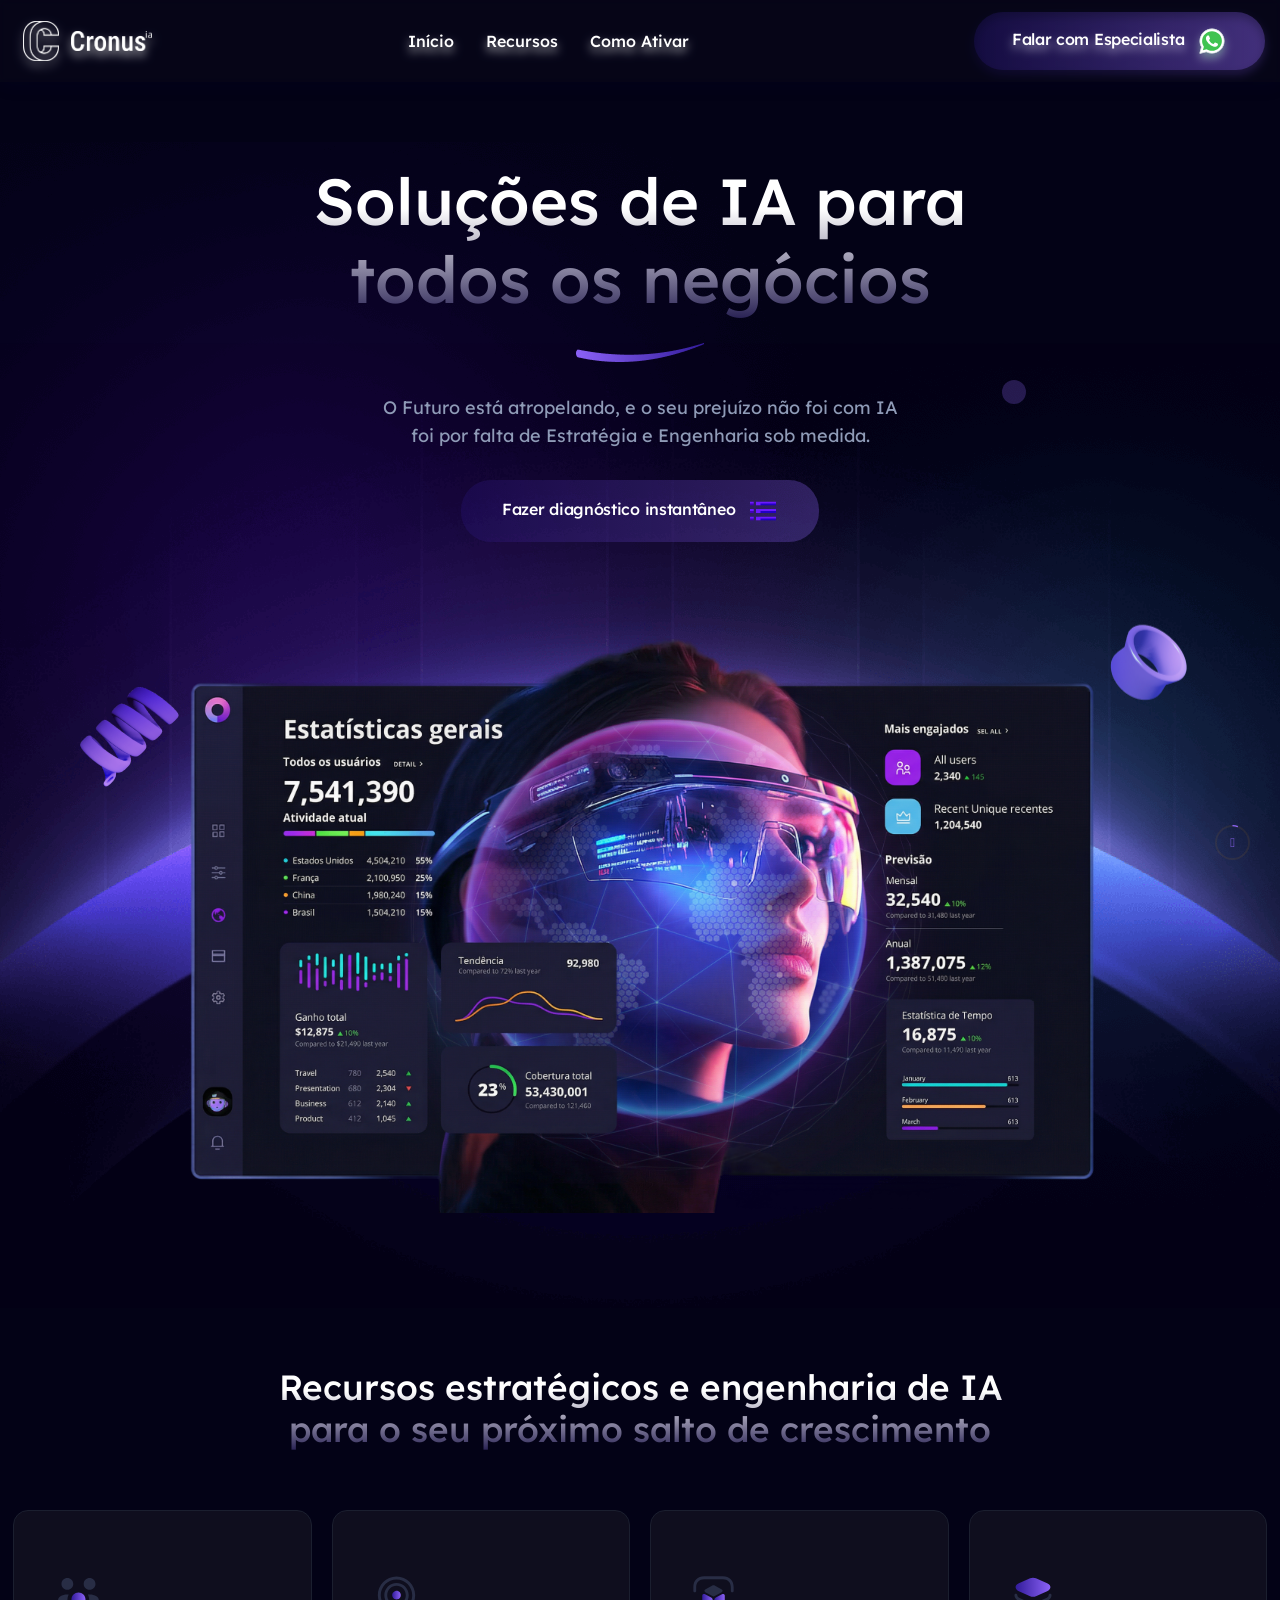
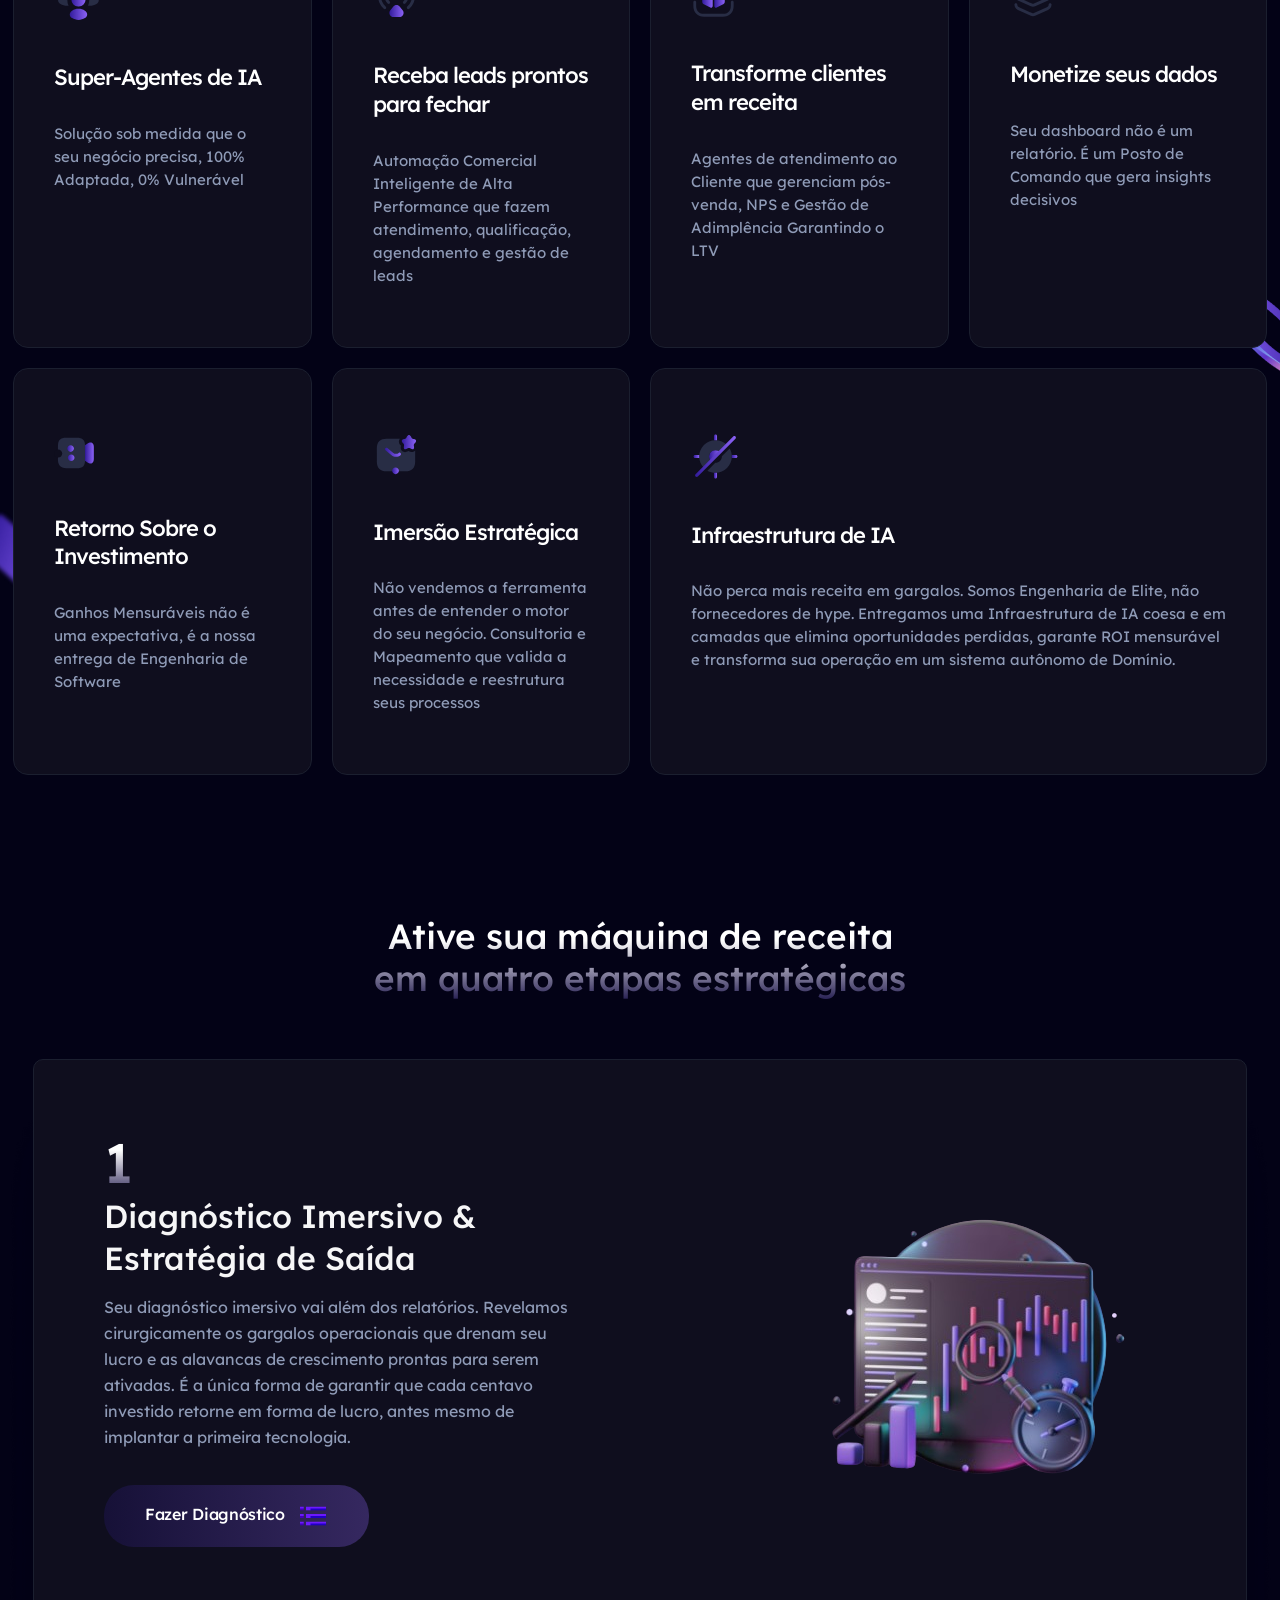
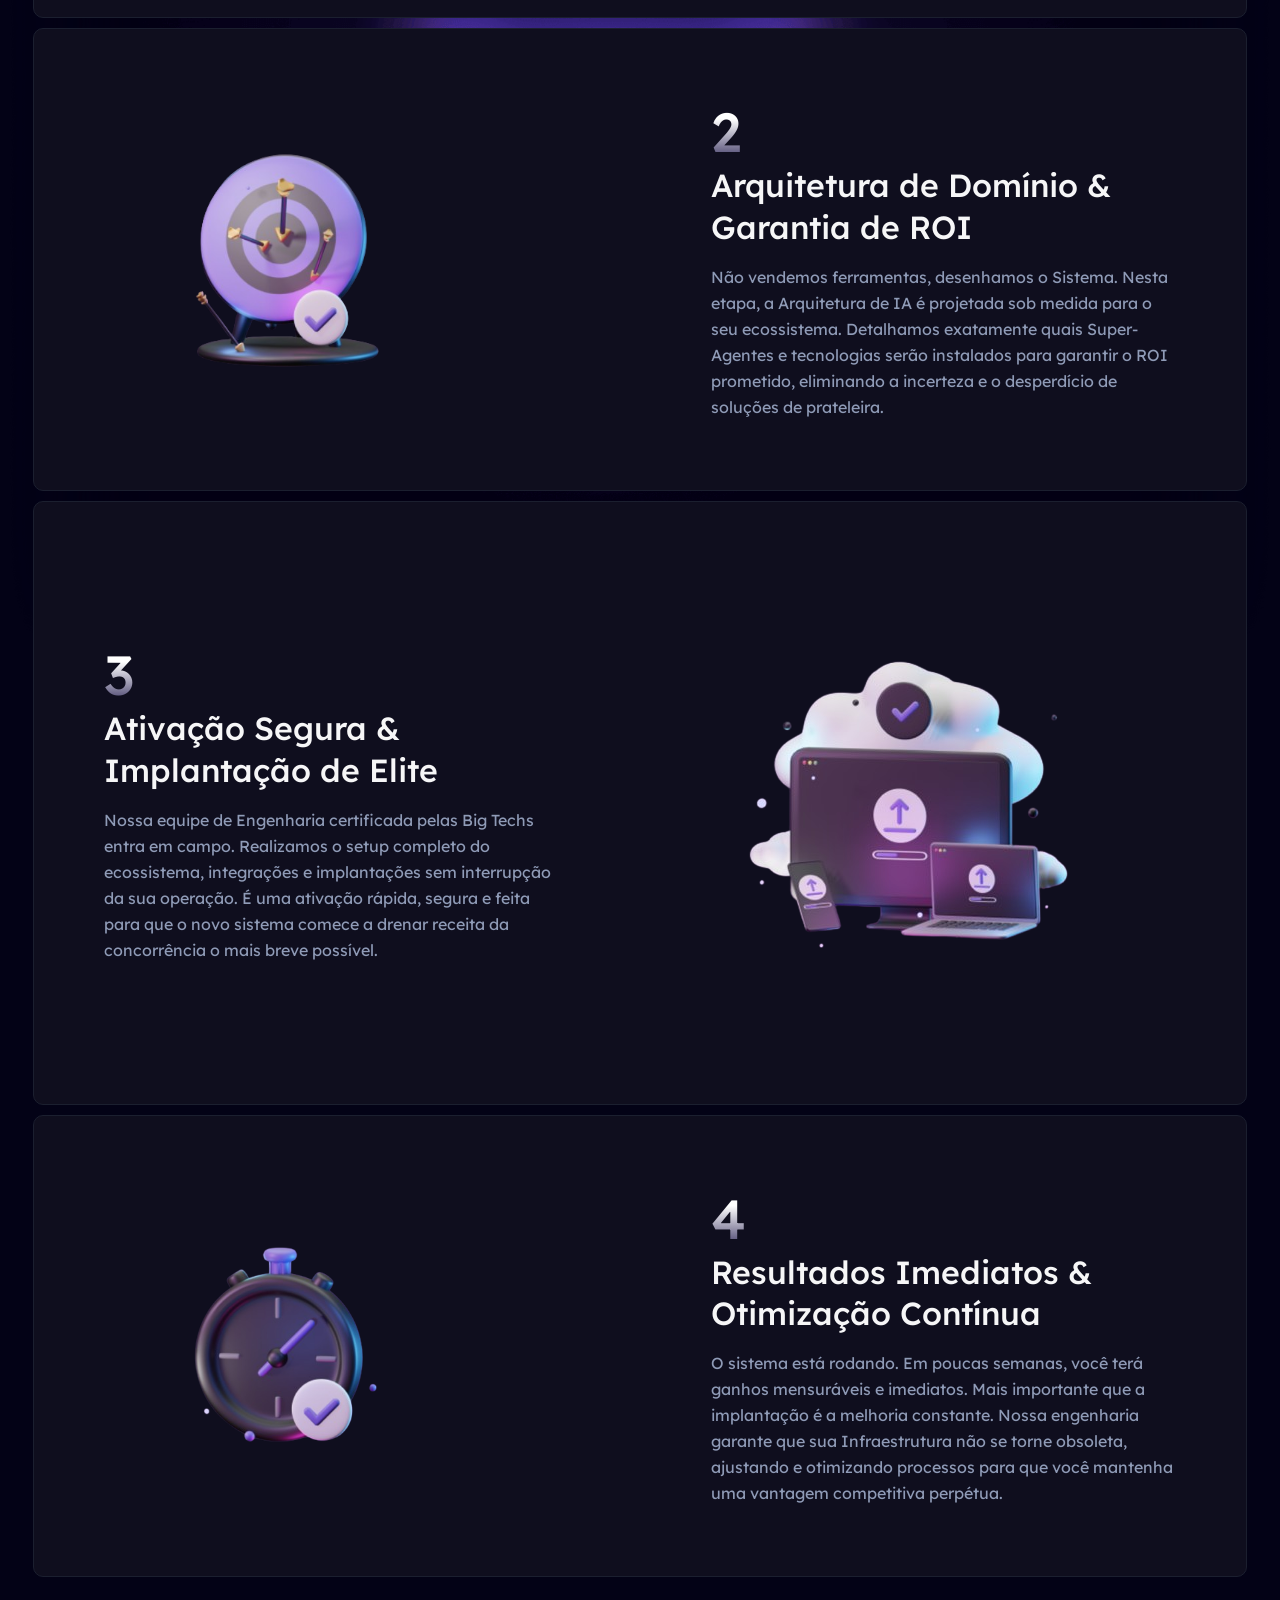
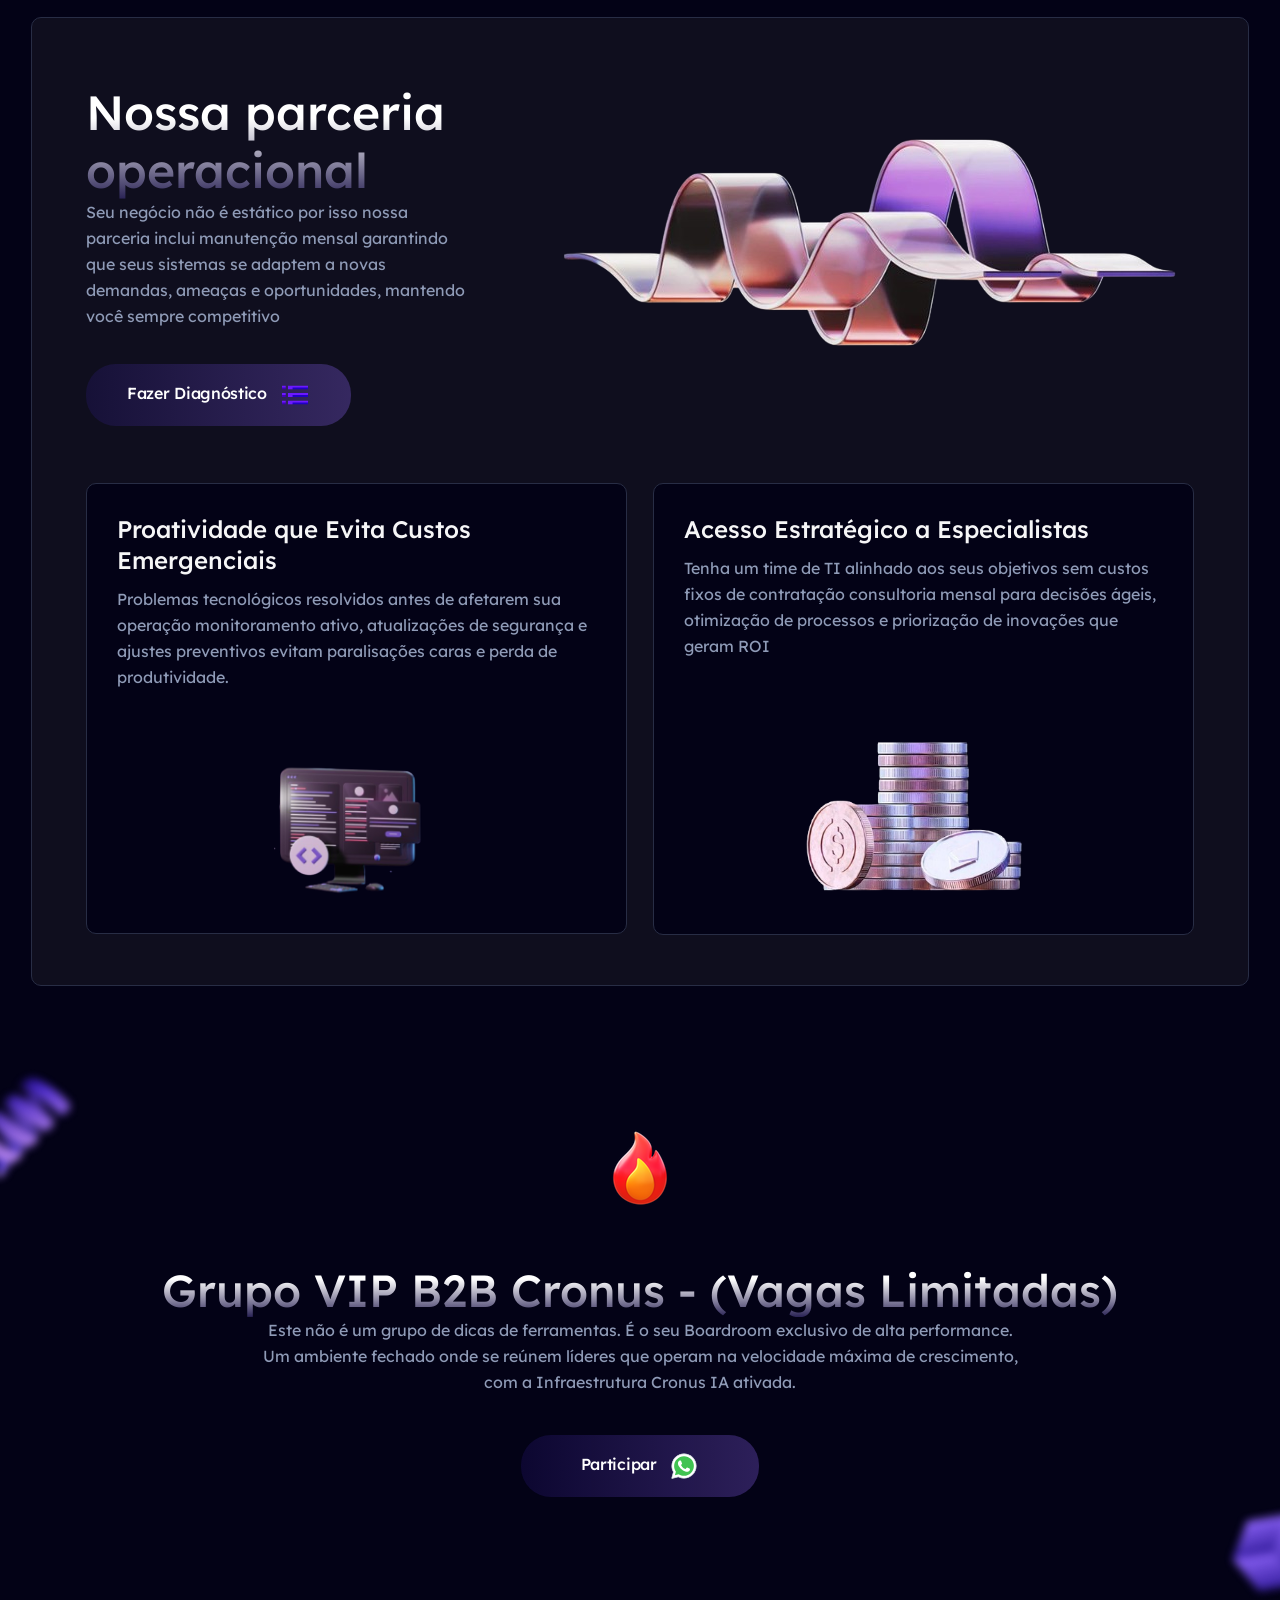
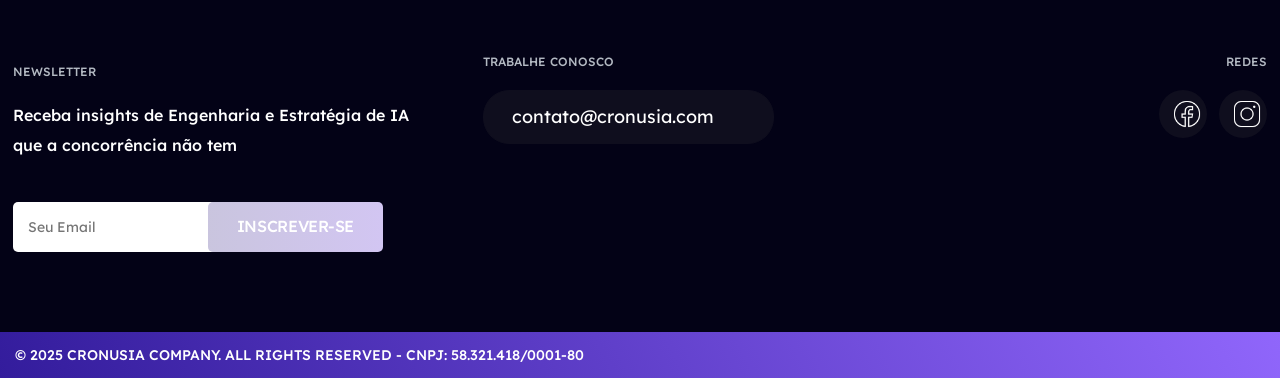
==== commit 0a949ce0: "feat: rebase new design" ====
--- a/index.html
+++ b/index.html
@@ -8,8 +8,13 @@
     <meta http-equiv="x-ua-compatible" content="ie=edge">
     <meta name="description" content="">
     <meta name="viewport" content="width=device-width, initial-scale=1, shrink-to-fit=no">
-
-    <title>Cronus Company</title>
+    <meta property="og:title" content="Cronus IA | tecnologia de ponta e estratégia para o seu negócio" />
+    <meta property="og:description" content="Soluções com Inteligência Artificial que elimina gargalos, garante o ROI e ativa o seu domínio de mercado." />
+    <meta property="og:image" content="https://cronusia.com/assets/thumwpp.png" />
+    <meta property="og:url" content="https://cronusia.com" />
+    <meta property="og:type" content="website" />
+
+    <title>CronusIA Company</title>
 
     <link rel="icon" href="assets/favicon-white.png">
 
@@ -21,6 +26,7 @@
     <link rel="stylesheet" href="./swiper.min.css">
     <link rel="stylesheet" href="./magnific-popup.css">
     <link rel="stylesheet" href="./main.css">
+
 </head>
 
 <body class="home-dark">
@@ -86,7 +92,7 @@
                         </div>
                         <div class="header__button d-none d-lg-block">
                             <a class="thm-btn thm-btn--gradient style-2" 
-                                       href="https://api.whatsapp.com/send?phone=5543996084644&text=Ol%C3%A1%2C%20vim%20do%20site%20e%20quero%20conhecer%20a%20infraestrutura%20de%20IA."
+                                       href="https://docs.google.com/forms/d/e/1FAIpQLScdllBDPq4BhCC-3qvBtflBGh1afDpNTxa6WBBaTTdJS19LwA/viewform?usp=header"
                                        target="_blank" 
                                        rel="noopener noreferrer">
                                         Falar com Especialista
@@ -239,13 +245,13 @@
                     <div class="row align-items-center justify-content-center">
                         <div class="col-lg-10">
                             <div class="hero__content style-3 text-center">
-                               <h1 class="title wow fadeInUp" data-wow-delay="0ms" data-wow-duration=".5s" style="visibility: visible; animation-duration: 0.5s; animation-delay: 0ms; animation-name: fadeInUp;">Arquitetura de IA que
-                                    <span class="xb-title--typewriter">
-                                    <span class="xb-item--text">entrega estratégia</span>
-                                    <span class="xb-item--text is-active">ativa competitividade</span>
-                                    <span class="xb-item--text">gera ROI real</span>
-                                    <span class="xb-item--text is-active">é certificada</span>
-                                    <span class="xb-item--text">monetiza dados</span>
+                               <h1 class="title wow fadeInUp" data-wow-delay="0ms" data-wow-duration=".5s" style="visibility: visible; animation-duration: 0.5s; animation-delay: 0ms; animation-name: fadeInUp;">Soluções de IA para
+                                    <span class="">
+                                        <!-- <span class="xb-item--text">entrega estratégia</span>
+                                        <span class="xb-item--text">ativa competitividade</span>
+                                        <span class="xb-item--text">gera ROI real</span>
+                                        <span class="xb-item--text is-active">é certificada</span> -->
+                                        <span class="xb-item--text">todos os negócios</span>
                                     </span>
                                 </h1>
                                <div class="shape mb-30 wow fadeInUp" data-wow-delay="100ms" data-wow-duration=".5s" style="visibility: visible; animation-duration: 0.5s; animation-delay: 100ms; animation-name: fadeInUp;">
@@ -254,7 +260,7 @@
                                 <p class="mb-30 wow fadeInUp" data-wow-delay="200ms" data-wow-duration=".5s" style="visibility: visible; animation-duration: 0.5s; animation-delay: 200ms; animation-name: fadeInUp;">O Futuro está atropelando, e o seu prejuízo não foi com IA <br> foi por falta de Estratégia e Engenharia sob medida.</p>
                                 <div class="btns wow fadeInUp" data-wow-delay="300ms" data-wow-duration=".5s" style="visibility: visible; animation-duration: 0.5s; animation-delay: 300ms; animation-name: fadeInUp;">
                                     <a class="thm-btn thm-btn--gradient style-2" 
-                                       href="https://api.whatsapp.com/send?phone=5543996084644&text=Ol%C3%A1%2C%20vim%20do%20site%20e%20quero%20conhecer%20a%20infraestrutura%20de%20IA."
+                                       href="https://docs.google.com/forms/d/e/1FAIpQLScdllBDPq4BhCC-3qvBtflBGh1afDpNTxa6WBBaTTdJS19LwA/viewform?usp=header"
                                        target="_blank" 
                                        rel="noopener noreferrer">
                                         Fazer diagnóstico instantâneo
@@ -404,7 +410,7 @@
                                 de lucro, antes mesmo de implantar a primeira tecnologia.</p>
                             <div class="mt-35">
                                 <a class="thm-btn thm-btn--gradient style-2" 
-                                   href="https://api.whatsapp.com/send?phone=5543996084644&text=Ol%C3%A1%2C%20vim%20do%20site%20e%20quero%20conhecer%20a%20infraestrutura%20de%20IA."
+                                   href="https://docs.google.com/forms/d/e/1FAIpQLScdllBDPq4BhCC-3qvBtflBGh1afDpNTxa6WBBaTTdJS19LwA/viewform?usp=header"
                                    target="_blank" 
                                    rel="noopener noreferrer">
                                     Fazer Diagnóstico 
@@ -471,7 +477,7 @@
                                             mantendo você sempre competitivo</p>
                                         <div class="mt-35">
                                             <a class="thm-btn thm-btn--gradient style-2" 
-                                                href="https://api.whatsapp.com/send?phone=5543996084644&text=Ol%C3%A1%2C%20vim%20do%20site%20e%20quero%20conhecer%20a%20infraestrutura%20de%20IA."
+                                                href="https://docs.google.com/forms/d/e/1FAIpQLScdllBDPq4BhCC-3qvBtflBGh1afDpNTxa6WBBaTTdJS19LwA/viewform?usp=header"
                                                 target="_blank" 
                                                 rel="noopener noreferrer">
                                                     Fazer Diagnóstico 
